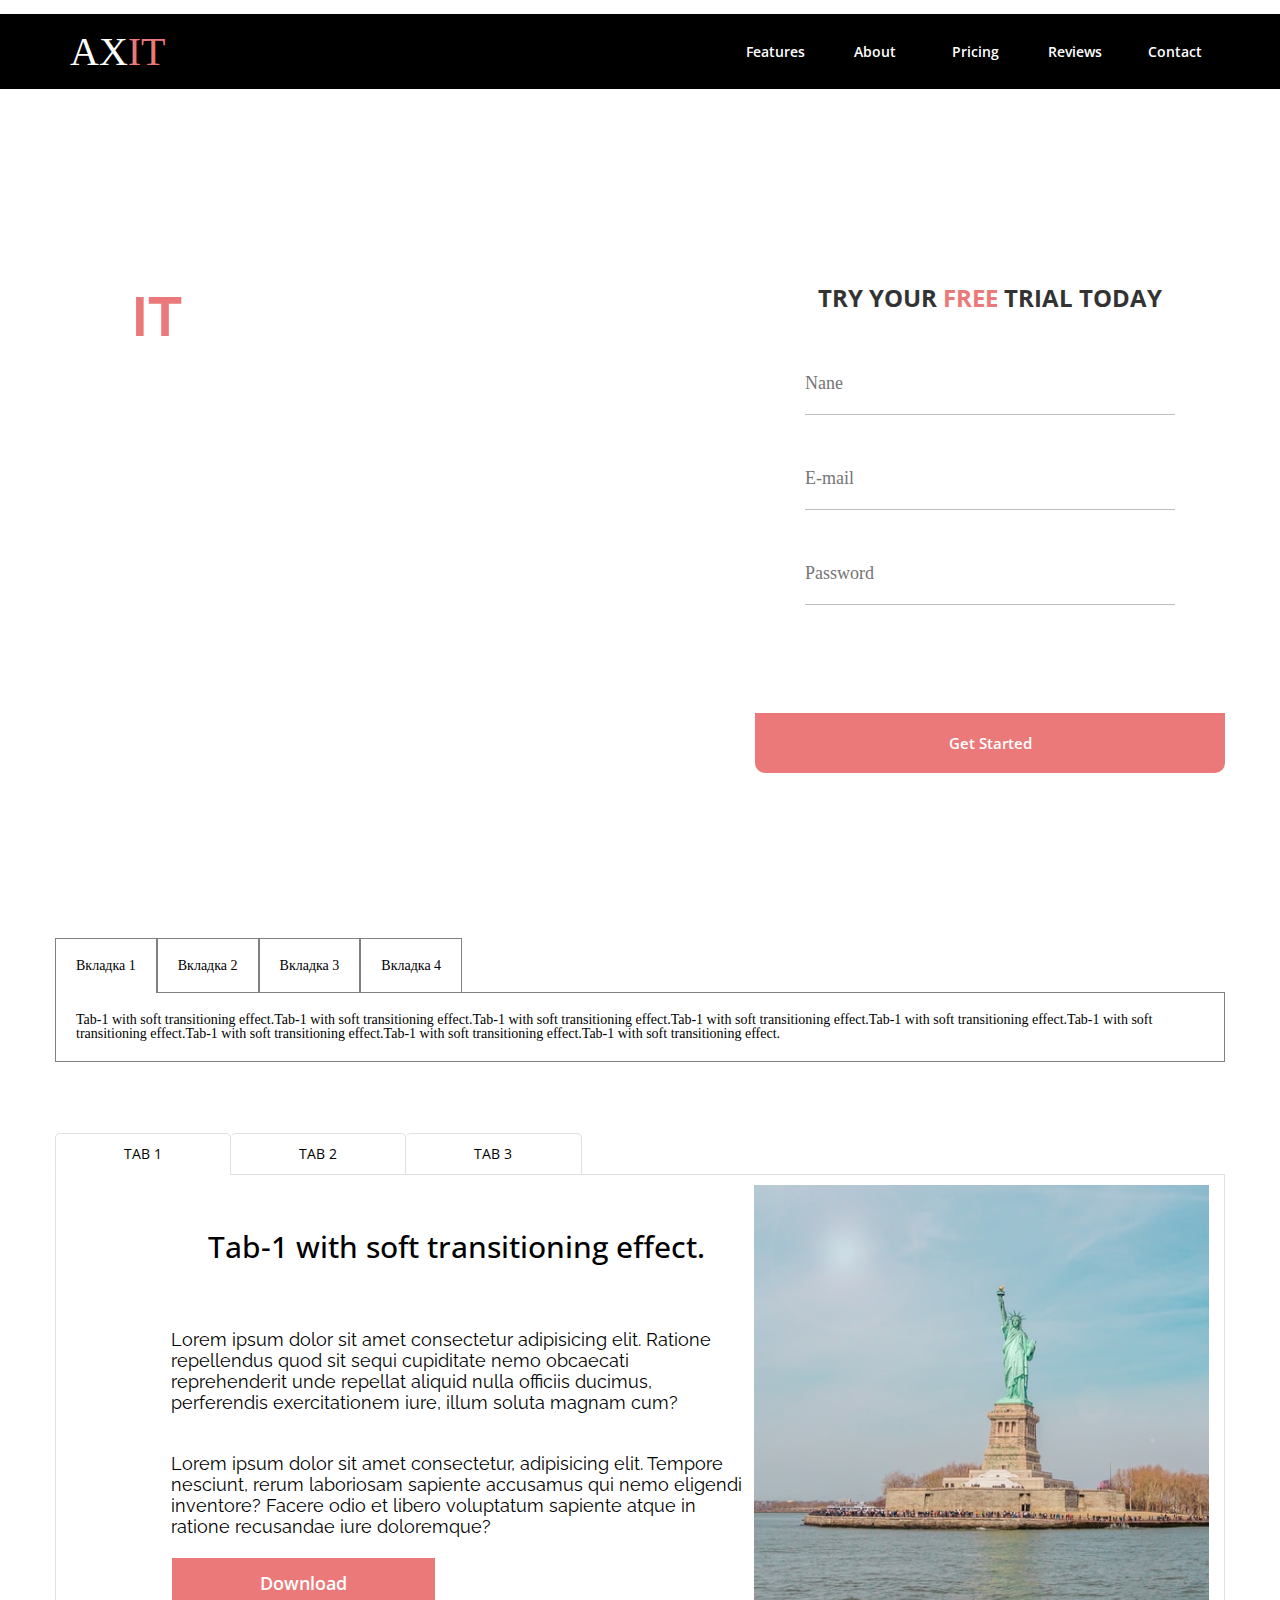
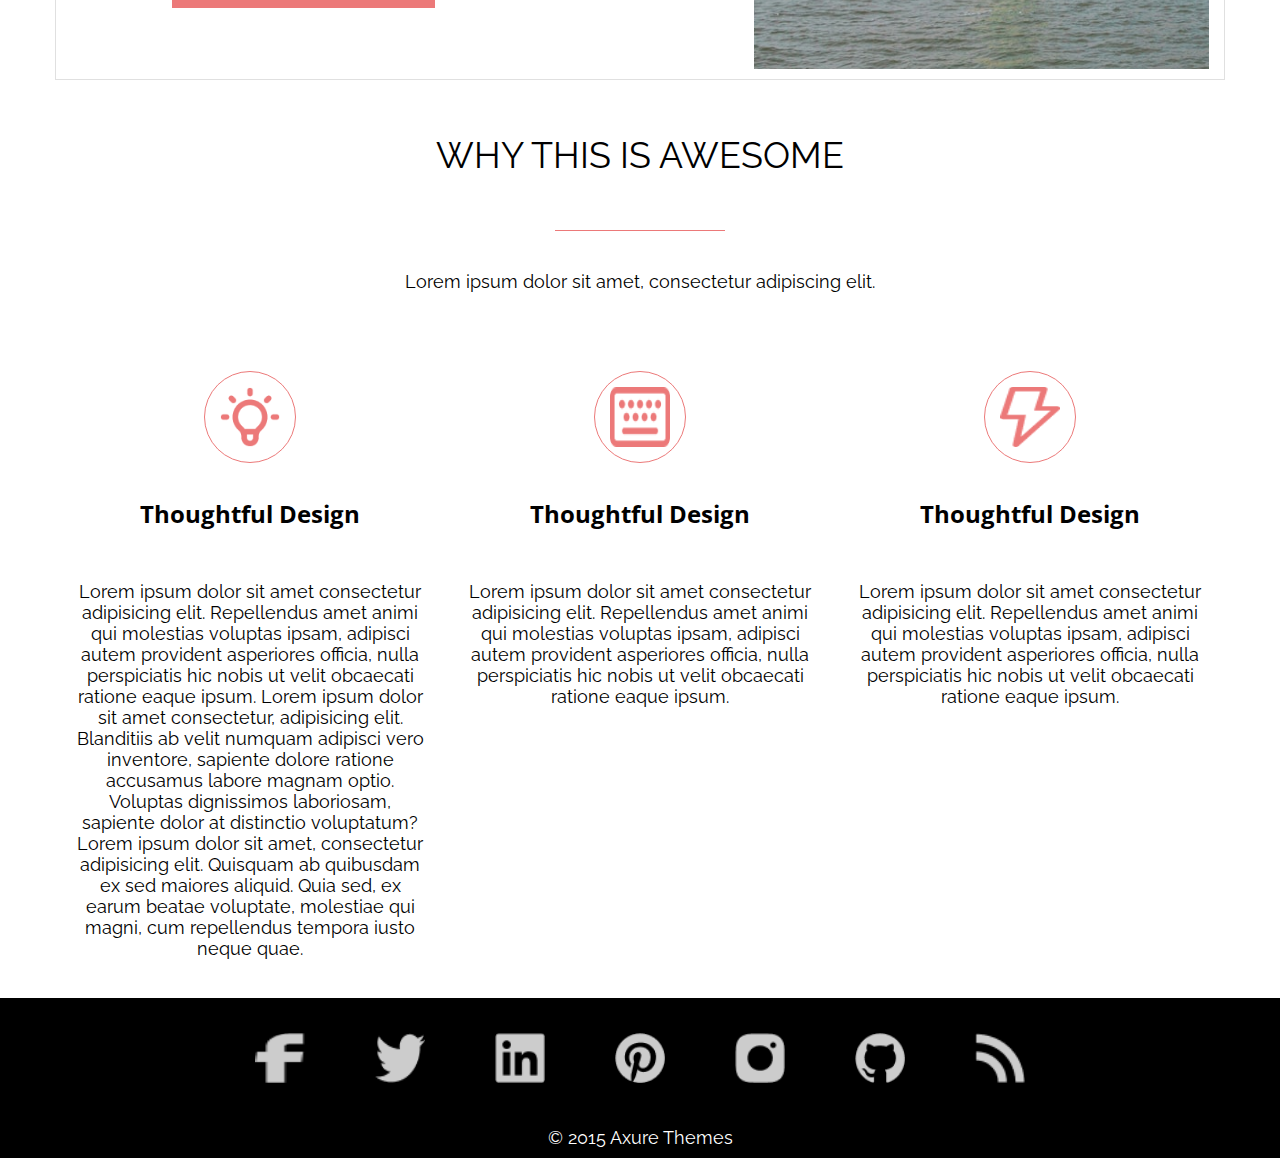
==== index.html @ 6a3c54a9 "project1" ====
<!DOCTYPE html>
<html lang="en">

<head>
    <meta charset="UTF-8">
    <meta http-equiv="X-UA-Compatible" content="IE=edge">
    <meta name="viewport" content="width=device-width, initial-scale=1.0">
    <link rel="stylesheet" href="css/style.css">
    <title>Document</title>
</head>

<body>

    <div1></div1>
    <div2>
        <ul></ul>
    </div2>
    <li>
        <div3></div3>
    </li>


    <header class="header">
        <div class="container">
            <div class="header__logo">
                <span class="logo-left">AX</span>
                <span class="logo-right">IT</span>
            </div>

            <div class="header__burger-menu">

                <input type="checkbox" name="" id="burger">
                <label for="burger" class="vvv">≡</label>

                <nav class="menu">
                    <ul class="list">
                        <li><a href="#">Features</a></li>
                        <li><a href="#">About</a></li>
                        <li><a href="#">Pricing</a></li>
                        <li><a href="#">Reviews</a></li>
                        <li><a href="#">Contact</a></li>
                    </ul>
                </nav>

            </div>
        </div>
    </header>

    <main class="main">
        <div class="container">
            <div class="main__body">
                <div class="body__logo">
                    <span class="logo__one">AX</span>
                    <span class="logo__two">IT</span>
                </div>
                <h1>
                    MODERN AXURE TEMPLATE FOR BEAUTIFUL PROTOTYPES
                </h1>
                <div class="border">

                </div>
                <p>
                    Lorem ipsum, dolor sit amet consectetur adipisicing elit.
                </p>
                <div class="body__download">
                    <a href="#" download>Download</a>
                </div>
            </div>
            <div class="main__form-invite">
                <p>
                    Try Your <span>FREE</span> Trial Today

                </p>
                <div class="person-info">
                    <input type="text" tabindex="1" required placeholder="Nane" name="name">
                    <input type="email" tabindex="2" required placeholder="E-mail" name="e-mail">
                    <input type="password" tabindex="3" placeholder="Password" name="password">
                </div>
                <div class="buttom-invite">
                    <a href="#" tabindex="4">Get Started</a>
                </div>
            </div>
        </div>
    </main>

    <section class="section-tabs">
        <div class="container">
            <div class="tabs-list">
                <div class="tab">
                    <input type="radio" id="tab1" name="tab-group" checked>
                    <label for="tab1" class="tab-title">Вкладка 1</label>
                    <div class="tab-content">
                        <div class="box1">
                            <div class="box1__content">
                                <div class="title">
                                    <p>
                                        Tab-1 with soft transitioning effect.Tab-1 with soft transitioning
                                        effect.Tab-1
                                        with soft transitioning effect.Tab-1 with soft transitioning effect.Tab-1
                                        with
                                        soft transitioning effect.Tab-1 with soft transitioning effect.Tab-1 with
                                        soft
                                        transitioning effect.Tab-1 with soft transitioning effect.Tab-1 with soft
                                        transitioning effect.
                                    </p>
                                </div>
                            </div>
                        </div>
                    </div>
                </div>
                <div class="tab">
                    <input type="radio" id="tab2" name="tab-group">
                    <label for="tab2" class="tab-title">Вкладка 2</label>
                    <section class="tab-content">Два</section>
                </div>
                <div class="tab">
                    <input type="radio" id="tab3" name="tab-group">
                    <label for="tab3" class="tab-title">Вкладка 3</label>
                    <section class="tab-content">Три</section>
                </div>
                <div class="tab">
                    <input type="radio" id="tab4" name="tab-group">
                    <label for="tab4" class="tab-title">Вкладка 4</label>
                    <section class="tab-content">Четыре</section>
                </div>
            </div>
    <br><br><br><br><br><br><br><br><br><br>
            <div class="tabs">
                <input type="radio" name="tab-btn" id="tab-btn-1" value="" checked>
                <label for="tab-btn-1">TAB 1</label>
                <input type="radio" name="tab-btn" id="tab-btn-2" value="">
                <label for="tab-btn-2">TAB 2</label>
                <input type="radio" name="tab-btn" id="tab-btn-3" value="">
                <label for="tab-btn-3">TAB 3</label>
                <div id="content-1">
                    <div class="box">
                        <div class="box__content">
                            <div class="title">
                                <p>
                                    Tab-1 with soft transitioning effect.
                                </p>
                            </div>
                            <div class="text">
                                <p>
                                    Lorem ipsum dolor sit amet consectetur adipisicing elit. Ratione repellendus quod
                                    sit sequi
                                    cupiditate nemo obcaecati reprehenderit unde repellat aliquid nulla officiis
                                    ducimus, perferendis
                                    exercitationem iure, illum soluta magnam cum?
                                </p>
                                <p>
                                    Lorem ipsum dolor sit amet consectetur, adipisicing elit. Tempore nesciunt, rerum
                                    laboriosam
                                    sapiente accusamus qui nemo eligendi inventore? Facere odio et libero voluptatum
                                    sapiente atque in
                                    ratione recusandae iure doloremque?
                                </p>
                            </div>
                            <div class="button-download">
                                <a download href="#">Download</a>
                            </div>
                        </div>
                        <div class="box__img">
                            <img src="img/section1/Rectangle 111.svg" alt="img">
                        </div>
                    </div>
                </div>
                <div id="content-2">
                    <div class="box">
                        <div class="box__content">
                            <div class="title">
                                <p>
                                    Tab-2 with soft transitioning effect.
                                </p>
                            </div>
                            <div class="text">
                                <p>
                                    Lorem ipsum dolor sit amet consectetur adipisicing elit. Ratione repellendus quod
                                    sit sequi
                                </p>
                                <p>
                                    Lorem ipsum dolor sit amet consectetur, adipisicing elit. Tempore nesciunt, rerum
                                    laboriosam
                                    sapiente accusamus qui nemo eligendi inventore? Facere odio et libero voluptatum
                                    sapiente atque in
                                    ratione recusandae iure doloremque?
                                </p>
                            </div>
                            <div class="button-download">
                                <a download href="#">Download</a>
                            </div>
                        </div>
                        <div class="box__img">
                            <img src="img/section1/Rectangle 111.svg" alt="img">
                        </div>
                    </div>
                </div>
                <div id="content-3">
                    <div class="box">
                        <div class="box__content">
                            <div class="title">
                                <p>
                                    Tab-3 with soft transitioning effect.
                                </p>
                            </div>
                            <div class="text">
                                <p>
                                    Lorem ipsum dolor sit amet consectetur adipisicing elit. Ratione repellendus quod
                                    sit sequi
                                    cupiditate nemo obcaecati reprehenderit unde repellat aliquid nulla officiis
                                    ducimus, perferendis
                                    exercitationem iure, illum soluta magnam cum?
                                    Lorem ipsum dolor sit amet consectetur adipisicing elit. Perspiciatis enim dolores
                                    atque, ducimus ut impedit dignissimos omnis alias aliquam nesciunt possimus?
                                    Molestiae mollitia quae perspiciatis molestias nemo error nam praesentium.
                                </p>
                                <p>
                                    Lorem ipsum dolor sit amet consectetur, adipisicing elit. Tempore nesciunt, rerum
                                    laboriosam
                                    sapiente accusamus qui nemo eligendi inventore? Facere odio et libero voluptatum
                                    sapiente atque in
                                    ratione recusandae iure doloremque?
                                </p>
                            </div>
                            <div class="button-download">
                                <a download href="#">Download</a>
                            </div>
                        </div>
                        <div class="box__img">
                            <img src="img/section1/Rectangle 111.svg" alt="img">
                        </div>
                    </div>
                </div>
            </div>
        </div>

    </section>


    <section class="section2">
        <div class="container">
            <div class="section2__header">
                <h2 class="awesome">
                    WHY THIS IS AWESOME
                </h2>
                <div class="border"></div>
                <p class="header__text">
                    Lorem ipsum dolor sit amet, consectetur adipiscing elit.
                </p>
            </div>

            <div class="section2__main">
                <div class="title__wraper">
                    <div class="img__wrapper">
                        <img src="img/section2/lamp.png" alt="">
                    </div>
                    <h4>
                        Thoughtful Design
                    </h4>
                    <p>
                        Lorem ipsum dolor sit amet consectetur adipisicing elit. Repellendus amet animi qui molestias
                        voluptas ipsam, adipisci autem provident asperiores officia, nulla perspiciatis hic nobis ut
                        velit obcaecati ratione eaque ipsum.
                        Lorem ipsum dolor sit amet consectetur, adipisicing elit. Blanditiis ab velit numquam adipisci
                        vero inventore, sapiente dolore ratione accusamus labore magnam optio. Voluptas dignissimos
                        laboriosam, sapiente dolor at distinctio voluptatum?
                        Lorem ipsum dolor sit amet, consectetur adipisicing elit. Quisquam ab quibusdam ex sed maiores
                        aliquid. Quia sed, ex earum beatae voluptate, molestiae qui magni, cum repellendus tempora iusto
                        neque quae.
                    </p>
                </div>
                <div class="title__wraper">
                    <div class="img__wrapper">
                        <img src="img/section2/keypad.png" alt="">
                    </div>
                    <h4>
                        Thoughtful Design
                    </h4>
                    <p>
                        Lorem ipsum dolor sit amet consectetur adipisicing elit. Repellendus amet animi qui molestias
                        voluptas ipsam, adipisci autem provident asperiores officia, nulla perspiciatis hic nobis ut
                        velit obcaecati ratione eaque ipsum.
                    </p>
                </div>
                <div class="title__wraper">
                    <div class="img__wrapper">
                        <img src="img/section2/lighting.png" alt="">
                    </div>
                    <h4>
                        Thoughtful Design
                    </h4>
                    <p>
                        Lorem ipsum dolor sit amet consectetur adipisicing elit. Repellendus amet animi qui molestias
                        voluptas ipsam, adipisci autem provident asperiores officia, nulla perspiciatis hic nobis ut
                        velit obcaecati ratione eaque ipsum.
                    </p>
                </div>
            </div>
        </div>
    </section>

    <footer class="footer">
        <div class="container">
            <div class="social">
                <a href="">
                    <img class="footer-social" src="img/footer/faceboock.png" alt="">
                </a>
                <a href="">
                    <img class="footer-social" src="img/footer/twitter.png" alt="">
                </a>
                <a href="">
                    <img class="footer-social" src="img/footer/linkedin.png" alt="">
                </a>
                <a href="">
                    <img class="footer-social" src="img/footer/pinterest.png" alt="">
                </a>
                <a href="">
                    <img class="footer-social" src="img/footer/instagram.png" alt="">
                </a>
                <a href="">
                    <img class="footer-social" src="img/footer/github.png" alt="">
                </a>
                <a href="">
                    <img class="footer-social" src="img/footer/rss.png" alt="">
                </a>

            </div>
            <p class="text-сop">
                © 2015 Axure Themes
            </p>

        </div>
    </footer>





</body>

</html>
---- css/style.css ----
@charset "UTF-8";
@import url("https://fonts.googleapis.com/css2?family=Kaushan+Script&family=Open+Sans:wght@700&family=Raleway&display=swap");
@import url("https://fonts.googleapis.com/css2?family=Kaushan+Script&family=Open+Sans:wght@700&family=Raleway&display=swap");
@import url("https://fonts.googleapis.com/css2?family=Kaushan+Script&family=Open+Sans&family=Raleway&display=swap");
* {
  padding: 0;
  margin: 0;
  border: 0;
}

*, *:before, *:after {
  -moz-box-sizing: border-box;
  -webkit-box-sizing: border-box;
  box-sizing: border-box;
}

:focus, :active {
  outline: none;
}

a:focus, a:active {
  outline: none;
}

nav, footer, header, aside {
  display: block;
}

html, body {
  height: 100%;
  width: 100%;
  font-size: 100%;
  line-height: 1;
  font-size: 14px;
  -ms-text-size-adjust: 100%;
  -moz-text-size-adjust: 100%;
  -webkit-text-size-abjust: 100%;
}

input, button, textarea {
  font-family: inherit;
}

input::-ms-clear {
  display: none;
}

button {
  cursor: pointer;
}

button::-moz-focus-inner {
  padding: 0;
  border: 0;
}

a, a :visited {
  text-decoration: none;
}

a:hover {
  text-decoration: none;
}

ul li {
  list-style: none;
}

img {
  vertical-align: top;
}

h1, h2, h3, h4, h5, h6 {
  font-size: inherit;
  font-weight: inherit;
}

.header {
  background: #000;
}
.header .container {
  max-width: 1170px;
  margin: 0 auto;
  display: flex;
  justify-content: space-between;
  align-items: flex-start;
}

.header__logo {
  margin: 0 0 0 15px;
  display: flex;
  align-items: center;
}
.header__logo .logo-left {
  color: #ffffff;
  font-size: 40px;
  line-height: 75px;
}
.header__logo .logo-right {
  color: #EC7979;
  font-size: 40px;
  line-height: 75px;
}

#burger, .vvv {
  display: none;
}

.menu {
  max-width: 570px;
}
.menu .list {
  display: flex;
  justify-content: flex-end;
}
.menu .list > li {
  text-align: center;
  width: 20%;
  min-width: 100px;
}
.menu .list > li > a {
  color: #ffffff;
  font-family: "Open Sans";
  font-weight: 600;
  font-size: 14px;
  line-height: 75px;
}

@media (max-width: 600px) {
  .header__logo {
    position: absolute;
    left: 0;
  }

  #burger, [for=burger] {
    display: none;
  }

  .vvv {
    width: 100%;
    text-align: right;
  }

  .header__burger-menu {
    width: 100%;
    padding: 15px;
  }
  .header__burger-menu .menu {
    width: 100%;
    display: none;
  }
  .header__burger-menu .menu .list {
    display: flex;
    flex-direction: column;
    align-items: center;
    background: #000;
  }
  .header__burger-menu .menu .list > li > a {
    display: inline-block;
    font-size: 14px;
    font-weight: 600;
    line-height: 19px;
    padding: 15px 0 25px 0;
    color: #ffffff;
    font-family: "Open Sans";
  }
  .header__burger-menu [for=burger] {
    display: inline-block;
    font-size: 45px;
    color: #ffffff;
  }

  #burger:checked + .vvv + .menu {
    display: block;
  }
  #burger:checked + .vvv + .menu .list {
    display: flex;
    flex-direction: column;
    align-items: center;
  }
  #burger:checked + .vvv + .menu .list > li {
    color: #ffffff;
  }
}
.main {
  background: url(../../img/main/image.png) 0 0/100% 100% no-repeat;
}
@media (width: 600px) {
  .main .main {
    background: url(../../img/main/image.png) 0 0/100% auto no-repeat;
  }
}
.main .container {
  max-width: 1170px;
  margin: 0 auto;
  display: flex;
  justify-content: space-around;
  flex-wrap: wrap;
  align-self: center;
  flex: 1 1 300px;
  align-items: center;
}
.main .container .main__body {
  display: flex;
  flex-direction: column;
  flex: 1 1 300px;
  margin: 200px 0 0 0;
}
.main .container .main__body .body__logo {
  margin: 0px 0px 45px 0px;
}
.main .container .main__body .body__logo .logo__one {
  font-family: "Raleway";
  font-weight: 700;
  color: #ffffff;
  font-size: 55px;
}
.main .container .main__body .body__logo .logo__two {
  font-family: "Raleway";
  font-weight: 700;
  color: #EC7979;
  font-size: 55px;
}
.main .container .main__body > h1 {
  font-family: "Raleway";
  color: #ffffff;
  font-weight: 500;
  font-size: 48px;
  line-height: 56px;
  margin: 0px 0px 45px 0px;
  text-transform: uppercase;
  text-align: left;
  padding: 0px 0px 0px 0px;
}
.main .container .main__body .border {
  width: 170px;
  border-bottom: 1px solid #ffffff;
  margin: 0px 0px 42px 0px;
}
.main .container .main__body > p {
  width: 270px;
  margin: 0px 0px 42px 0px;
  font-family: "Raleway";
  font-size: 18px;
  line-height: 21px;
  color: #FFFFFF;
}
.main .container .main__body .body__download {
  margin: 0 0 200px 0;
}
.main .container .main__body .body__download > a {
  display: inline-block;
  width: 40%;
  min-width: 100px;
  max-width: 350px;
  border: 3px solid #ffffff;
  text-decoration: none;
  color: #ffffff;
  font-family: "Open Sans";
  font-weight: 600;
  font-size: 18px;
  line-height: 58px;
  text-transform: capitalize;
  text-align: center;
}
.main .container .main__form-invite {
  max-width: 470px;
  background: #ffffff;
  border-radius: 10px;
  display: flex;
  flex-direction: column;
  align-items: center;
  flex: 1 1 300px;
}
.main .container .main__form-invite > p {
  padding: 28px 0px;
  font-family: "Open Sans";
  font-weight: 700;
  font-size: 24px;
  line-height: 34px;
  text-align: center;
  text-transform: uppercase;
  color: #333333;
}
.main .container .main__form-invite > p > span {
  color: #EC7979;
}
@media (width: 625px) {
  .main .container .main__form-invite .container {
    padding: 100px 20px 20px 20px;
  }
  .main .container .main__form-invite .main__body {
    margin: 0 0 0 0;
  }
  .main .container .main__form-invite .main__form-invite {
    margin: 50px 0 0 0;
  }
}
.main .container .main__form-invite .person-info {
  padding: 10px 50px 75px 50px;
}
.main .container .main__form-invite .person-info > input {
  margin: 0 0 33px 0;
  width: 100%;
  border-bottom: 1px solid #BDBDBD;
  font-size: 18px;
  line-height: 18px;
  padding: 20px 0 20px 0;
}
.main .container .main__form-invite .buttom-invite {
  width: 100%;
}
.main .container .main__form-invite .buttom-invite > a {
  display: inline-block;
  width: 100%;
  line-height: 60px;
  background: #EC7979;
  border-radius: 0px 0px 10px 10px;
  text-align: center;
  font-family: "Open Sans";
  font-weight: 600;
  font-size: 15px;
  line-height: 60px;
  color: #FFFFFF;
}

.section-tabs {
  max-width: 1200px;
  margin: 0 auto;
}
.section-tabs .container {
  max-width: 1170px;
  margin: 0 auto;
}

.tabs-list {
  display: flex;
  position: relative;
}
.tabs-list .tab {
  display: inline-block;
}
.tabs-list .tab input[type=radio] {
  display: none;
}
.tabs-list .tab .tab-title {
  display: block;
  position: relative;
  top: 1px;
  border: 1px solid gray;
  border-bottom: none;
  padding: 20px;
}
.tabs-list .tab .tab-content {
  display: none;
}
.tabs-list .tab input:checked ~ .tab-title {
  background: #fff;
  z-index: 1;
}
.tabs-list .tab input:checked ~ .tab-content {
  display: block;
  padding: 20px;
  border: 1px solid gray;
  position: absolute;
  width: 100%;
  left: 0;
}

.tabs {
  font-size: 0;
}

.tabs > input[type=radio] {
  display: none;
}

.tabs > div {
  display: none;
  border: 1px solid #e0e0e0;
  padding: 10px 15px;
  font-size: 16px;
}

#tab-btn-1:checked ~ #content-1,
#tab-btn-2:checked ~ #content-2,
#tab-btn-3:checked ~ #content-3 {
  display: block;
}

.tabs > label {
  display: inline-block;
  text-align: center;
  border: 1px solid #e0e0e0;
  border-radius: 5px 5px 0px 0px;
  width: 15%;
  min-width: 60px;
  max-width: 200px;
  font-family: "Open Sans";
  font-size: 14px;
  line-height: 40px;
  transition: color 0.15s ease-in-out, background-color 0.15s ease-in-out;
  cursor: pointer;
  position: relative;
  top: 1px;
}

.tabs > label:not(:first-of-type) {
  border-left: none;
}

.tabs > input[type=radio]:checked + label {
  background-color: #fff;
  border-bottom: 1px solid #fff;
}

.box {
  display: flex;
  flex-wrap: wrap;
  justify-content: stretch;
}
.box .box__content {
  padding: 0px 10px;
  display: flex;
  flex-direction: column;
  flex: 1 1 300px;
}
.box .box__content .title > p {
  max-width: 570px;
  margin: 0 0 0 90px;
  font-family: "Open Sans";
  font-weight: 500;
  font-size: 30px;
  line-height: 42px;
  text-align: center;
  padding: 41px 10px;
}
.box .box__content .text > p {
  margin: 0 0 0 90px;
  padding: 20px 0px;
  font-family: "Raleway";
  font-size: 18px;
  line-height: 21px;
}
.box .box__content .button-download {
  margin: 0 0 0 90px;
  width: 100%;
  display: flex;
  justify-content: left;
}
.box .box__content .button-download > a {
  width: 40%;
  line-height: 50px;
  border: 1px solid;
  text-align: center;
  background: #EC7979;
  color: #ffffff;
  text-decoration: none;
  font-size: 18px;
  font-weight: 600;
  font-family: "Open Sans";
}
.box .box__img {
  width: 40%;
}
.box .box__img img {
  width: 100%;
  max-width: 470px;
}

@media (max-width: 600px) {
  .box {
    display: flex;
    flex-direction: column;
  }
  .box .box__content {
    padding: 0px;
    display: flex;
    flex-direction: column;
    flex: 1 1 300px;
  }
  .box .box__content .title > p {
    max-width: 100%;
    margin: 0;
    font-weight: 700;
    font-size: 18px;
    line-height: 24px;
    padding: 44px 40px;
  }
  .box .box__content .text > p {
    text-align: center;
    margin: 0;
    padding: 29px 40px;
    font-family: "Raleway";
    font-size: 18px;
    line-height: 21px;
  }
  .box .box__content .button-download {
    margin: 0;
    width: 100%;
    display: flex;
    justify-content: center;
  }
  .box .box__img {
    margin: 0;
    padding: 0;
    display: flex;
    justify-content: center;
  }
  .box .box__img img {
    display: none;
  }
}
.section2 {
  max-width: 1200px;
  margin: 0 auto;
}
.section2 .container {
  max-width: 1170px;
  margin: 0 auto;
}
.section2 .container .section2__header {
  display: flex;
  align-items: center;
  text-align: center;
  flex-direction: column;
}
.section2 .container .section2__header .awesome {
  padding: 54px 0px;
  font-family: "Raleway";
  font-size: 36px;
  line-height: 42px;
}
.section2 .container .section2__header .border {
  width: 170px;
  border-bottom: 1px solid #EC7979;
}
.section2 .container .section2__header .border {
  width: 170px;
  border-bottom: 1px solid #EC7979;
}
.section2 .container .section2__header .header__text {
  padding: 40px 0;
  font-family: "Raleway";
  font-size: 18px;
  line-height: 21px;
}
.section2 .container .section2__main {
  display: flex;
  align-items: flex-start;
  justify-content: space-around;
  flex-wrap: wrap;
}
.section2 .container .section2__main .title__wraper {
  min-width: 288px;
  display: flex;
  align-items: center;
  justify-content: center;
  flex-direction: column;
  flex: 1 1 33%;
  padding: 39px 0px;
}
.section2 .container .section2__main .title__wraper .img__wrapper {
  border: 1px solid #EC7979;
  border-radius: 50%;
  width: 92px;
  height: 92px;
  display: flex;
  align-items: center;
  justify-content: center;
}
.section2 .container .section2__main .title__wraper .img__wrapper img {
  width: 60px;
  height: 60px;
}
.section2 .container .section2__main .title__wraper h4 {
  padding: 33.5px 0px;
  font-family: "Open Sans";
  font-weight: 700;
  font-size: 24px;
  line-height: 33px;
  text-align: center;
}
.section2 .container .section2__main .title__wraper p {
  padding: 18px 20px 0px 20px;
  font-family: "Raleway";
  font-size: 18px;
  line-height: 21px;
  text-align: center;
}

.footer {
  background: #000000;
}
.footer .container {
  max-width: 1200px;
  margin: 0 auto;
}
.footer .container .social {
  display: flex;
  justify-content: center;
  flex-wrap: wrap;
}
.footer .container .social .footer-social {
  margin: 35px;
  width: 50px;
  height: 50px;
}

.text-сop {
  text-align: center;
  color: #ffffff;
  font-family: "Raleway";
  font-size: 18px;
  line-height: 40px;
}
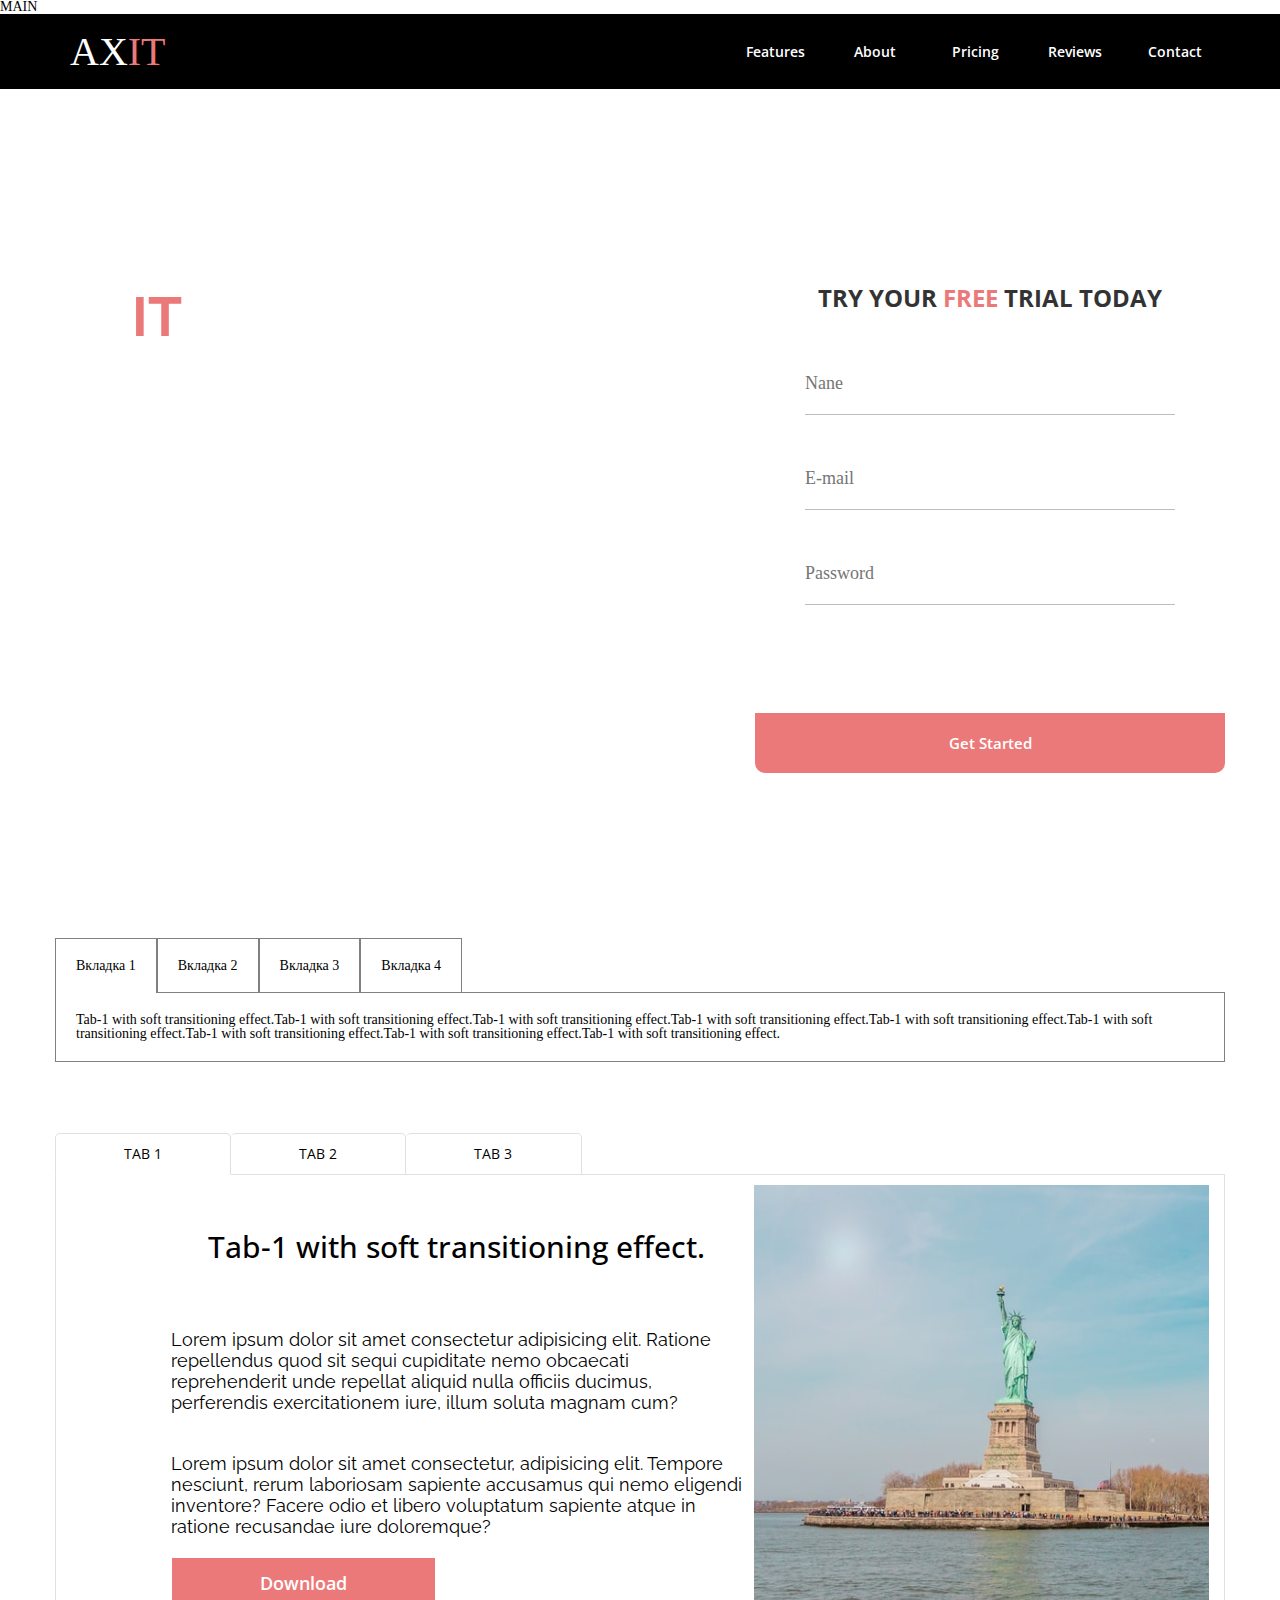
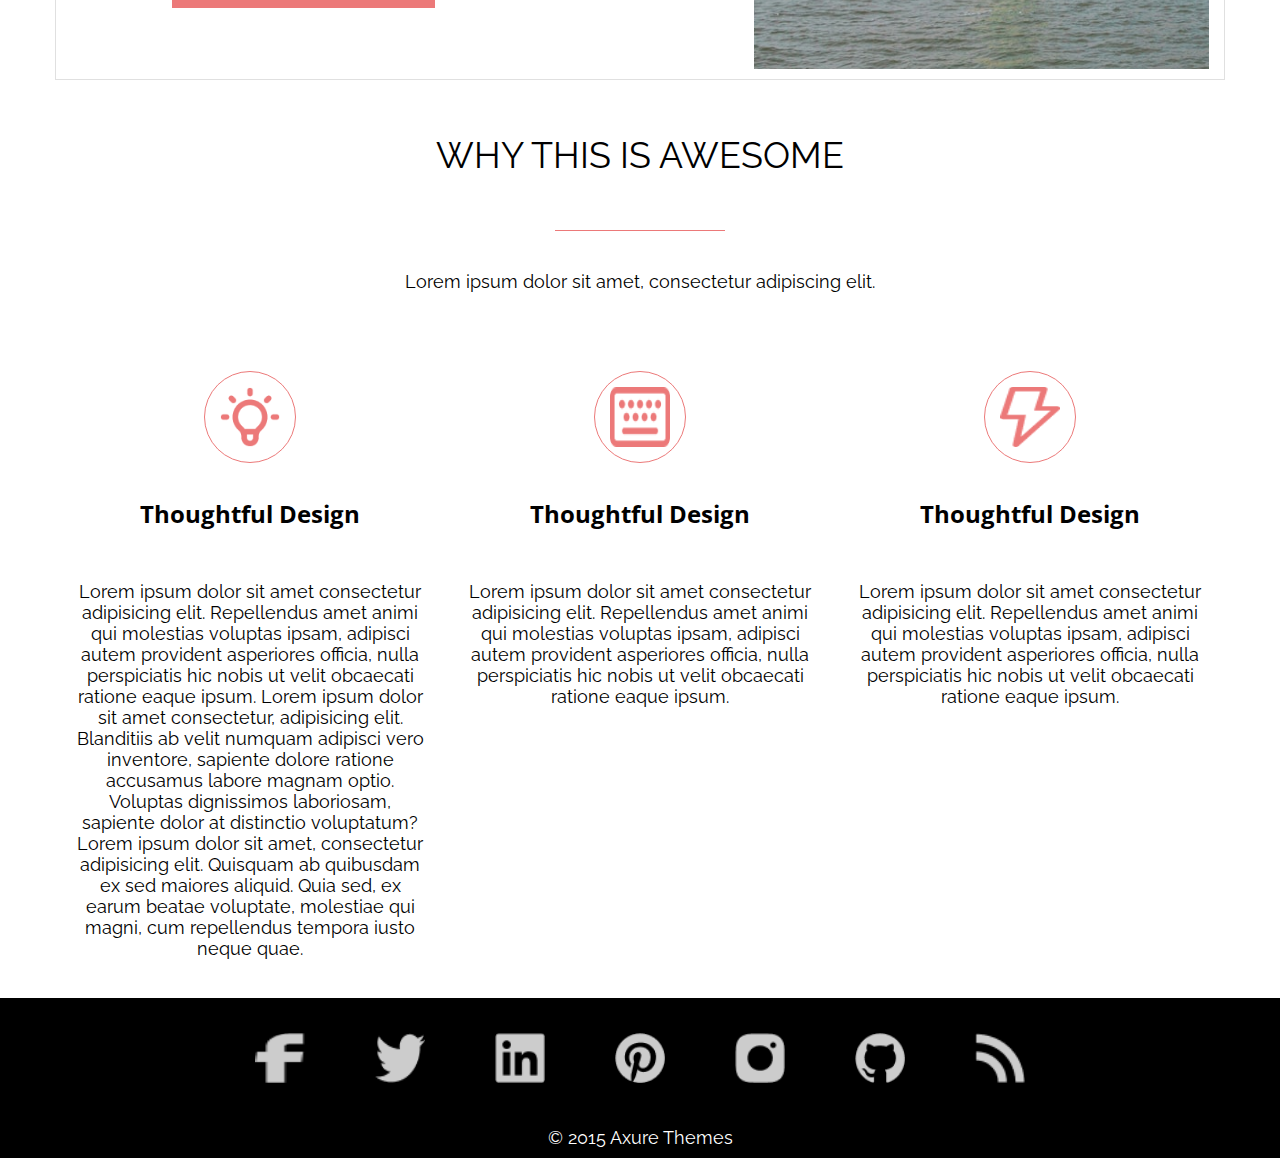
==== commit 5a09c1f1: "change index.html for amin branch" ====
--- a/index.html
+++ b/index.html
@@ -10,14 +10,7 @@
 </head>
 
 <body>
-
-    <div1></div1>
-    <div2>
-        <ul></ul>
-    </div2>
-    <li>
-        <div3></div3>
-    </li>
+<div>MAIN</div>
 
 
     <header class="header">
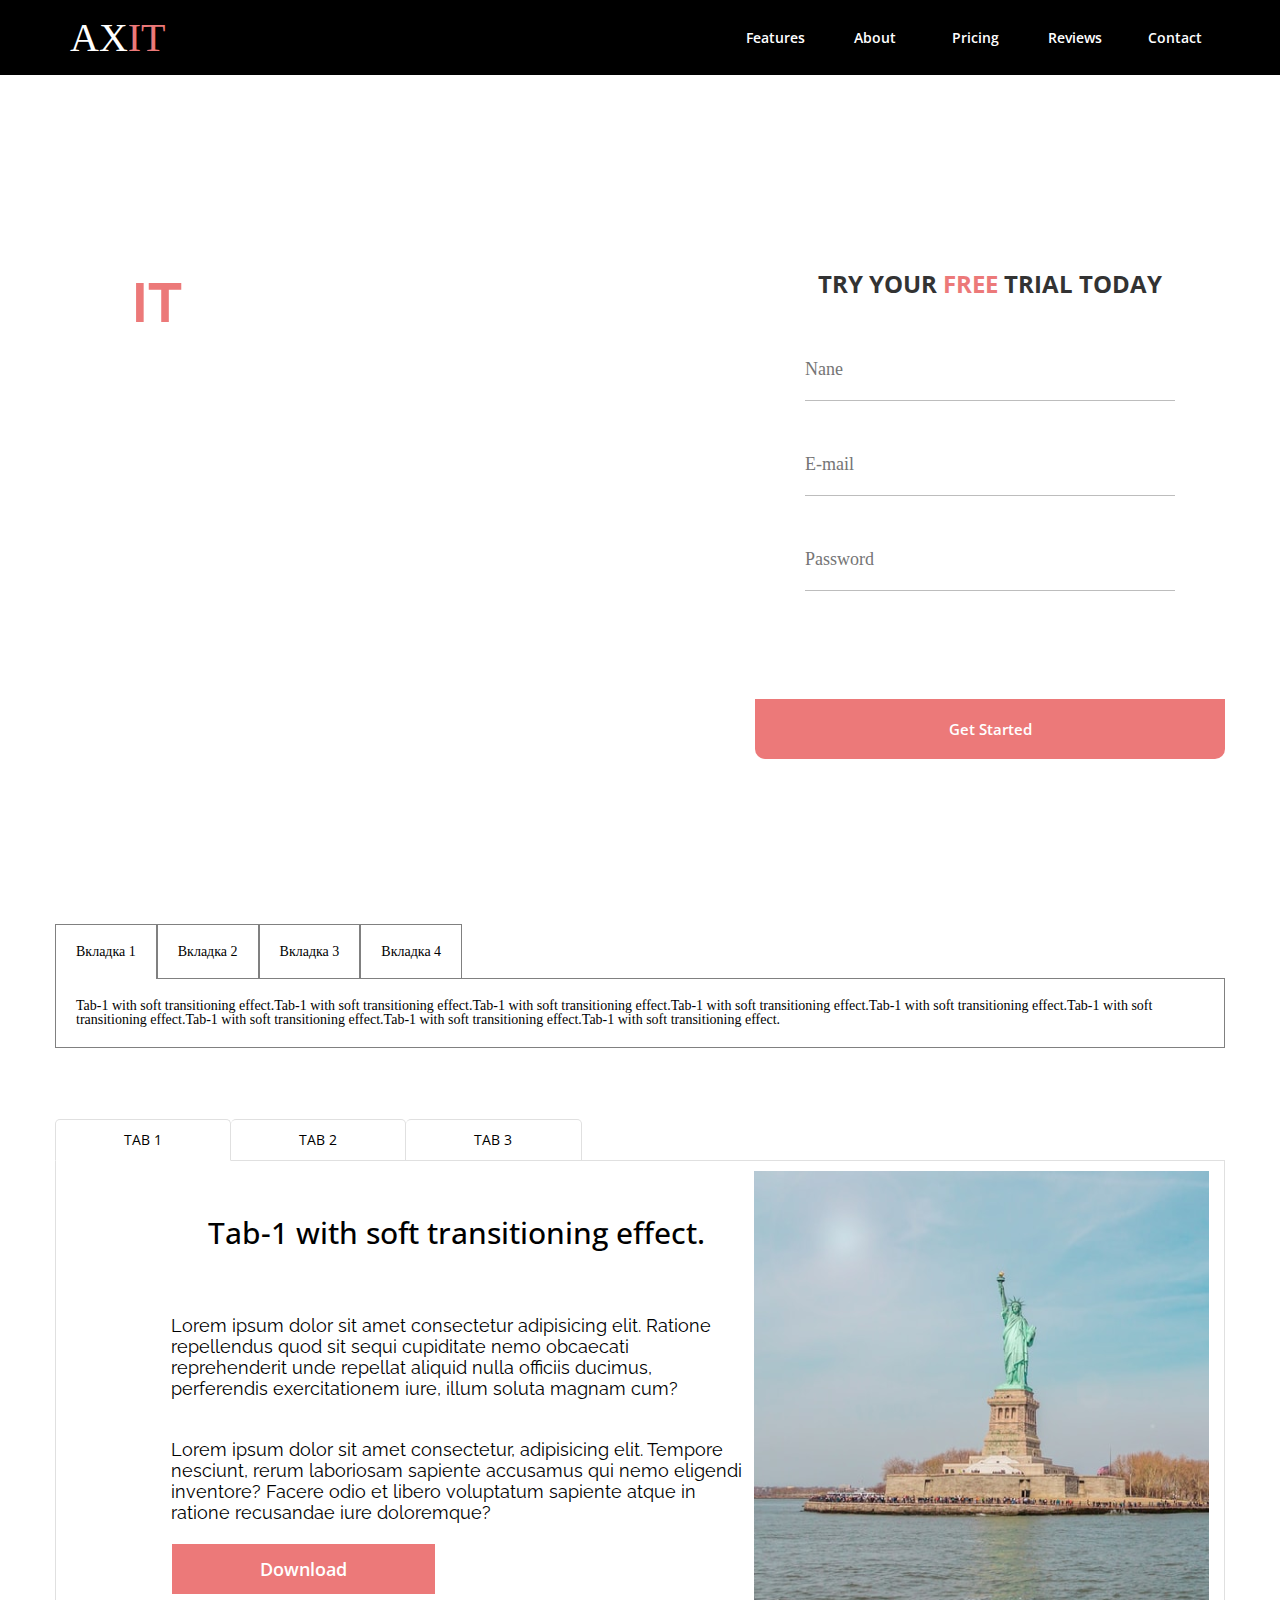
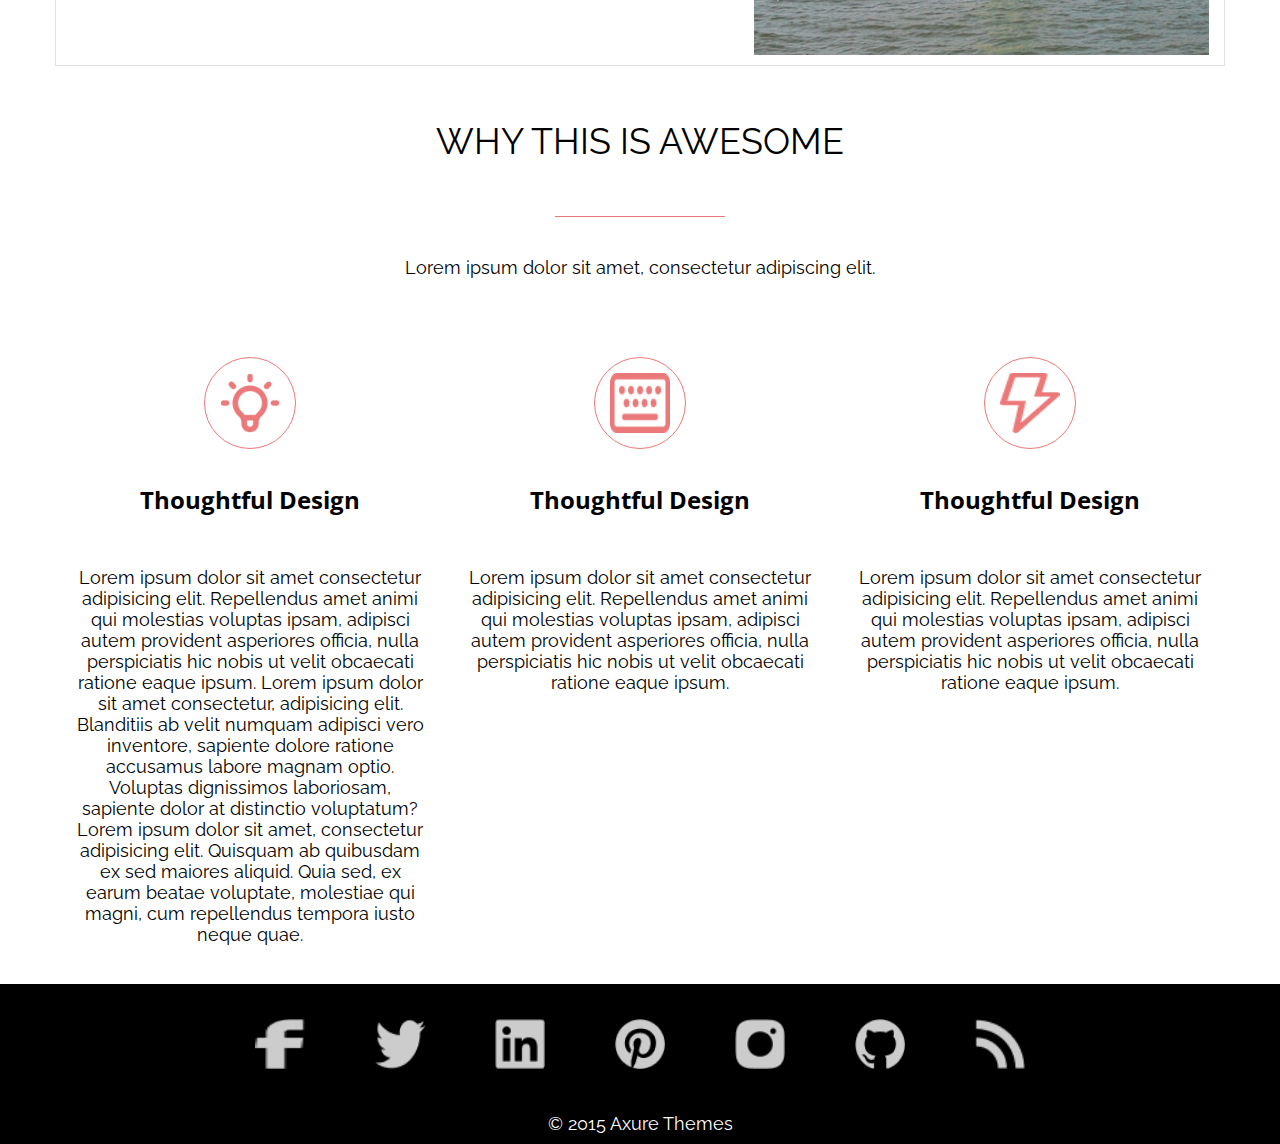
==== commit 8a34b978: "Merge branch 'dev'" ====
--- a/index.html
+++ b/index.html
@@ -6,12 +6,10 @@
     <meta http-equiv="X-UA-Compatible" content="IE=edge">
     <meta name="viewport" content="width=device-width, initial-scale=1.0">
     <link rel="stylesheet" href="css/style.css">
-    <title>Document</title>
+    <title>Document Title</title>
 </head>
 
 <body>
-<div>MAIN</div>
-
 
     <header class="header">
         <div class="container">
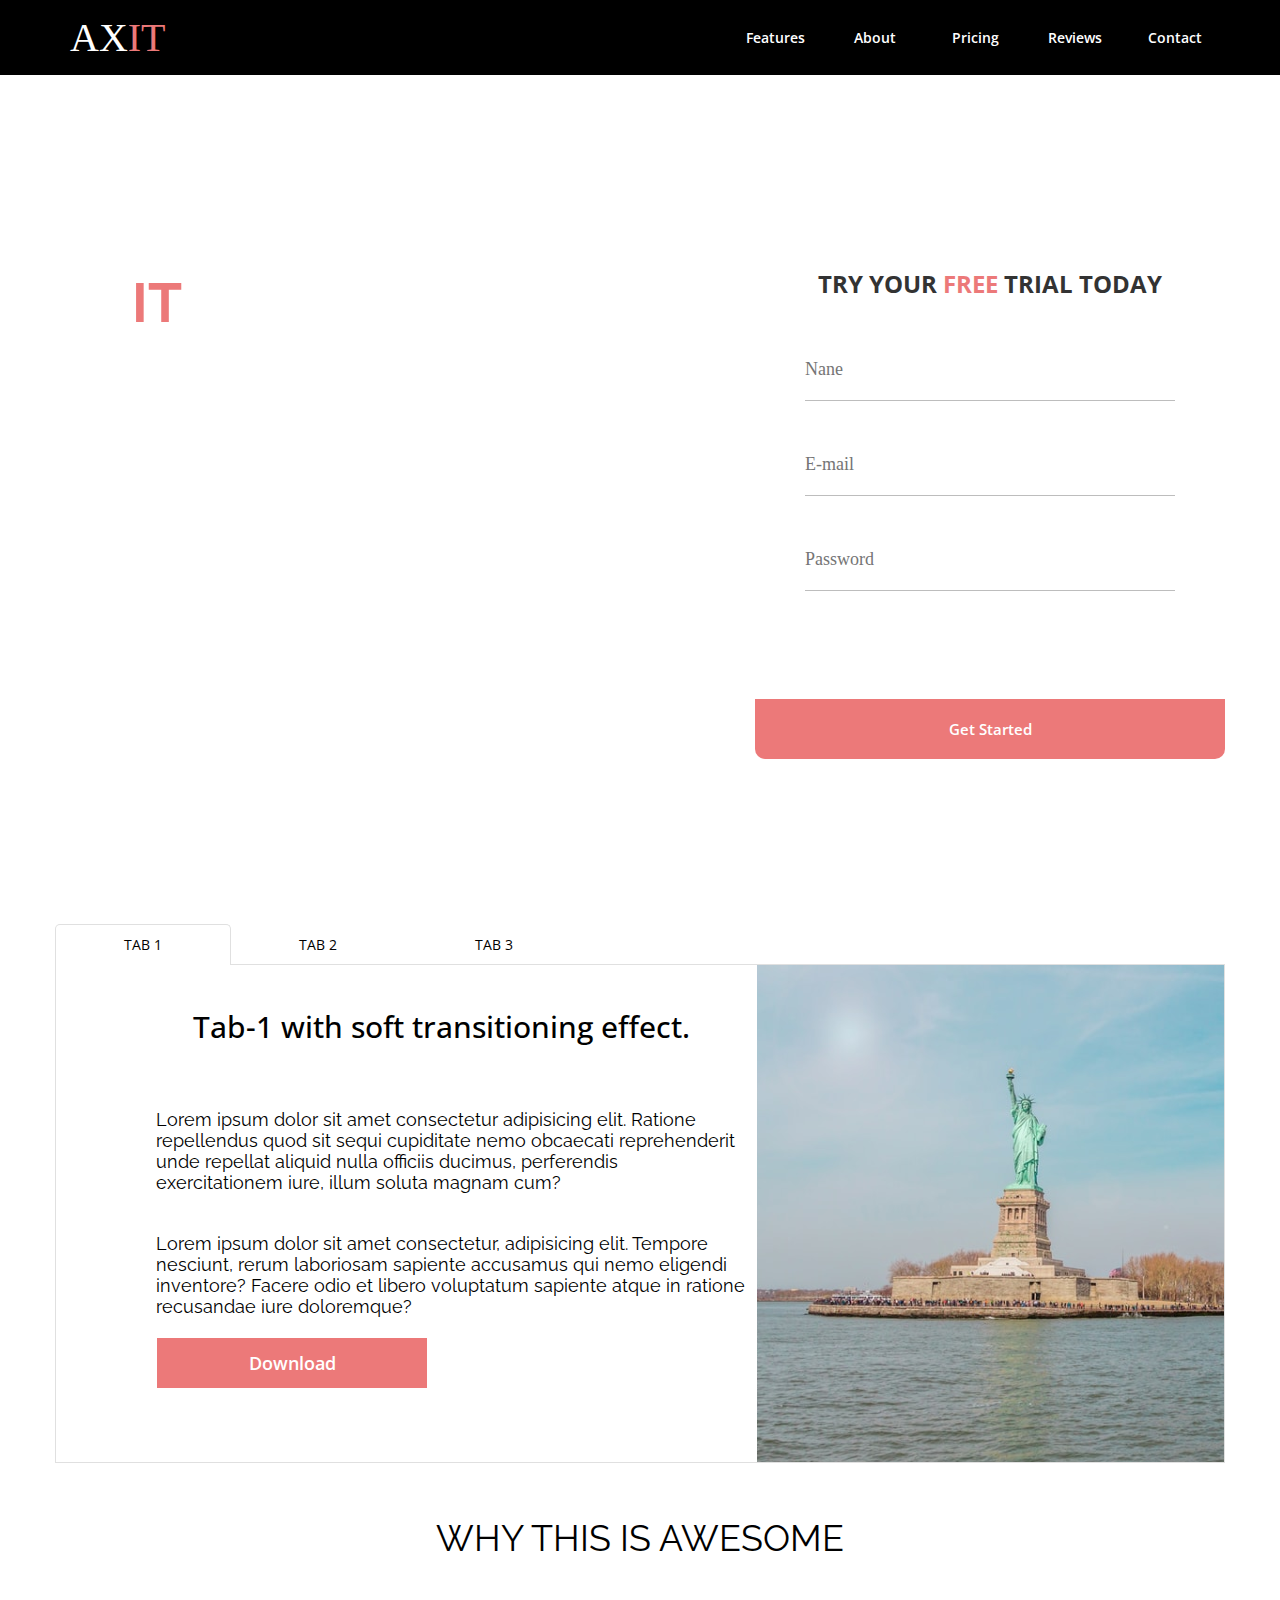
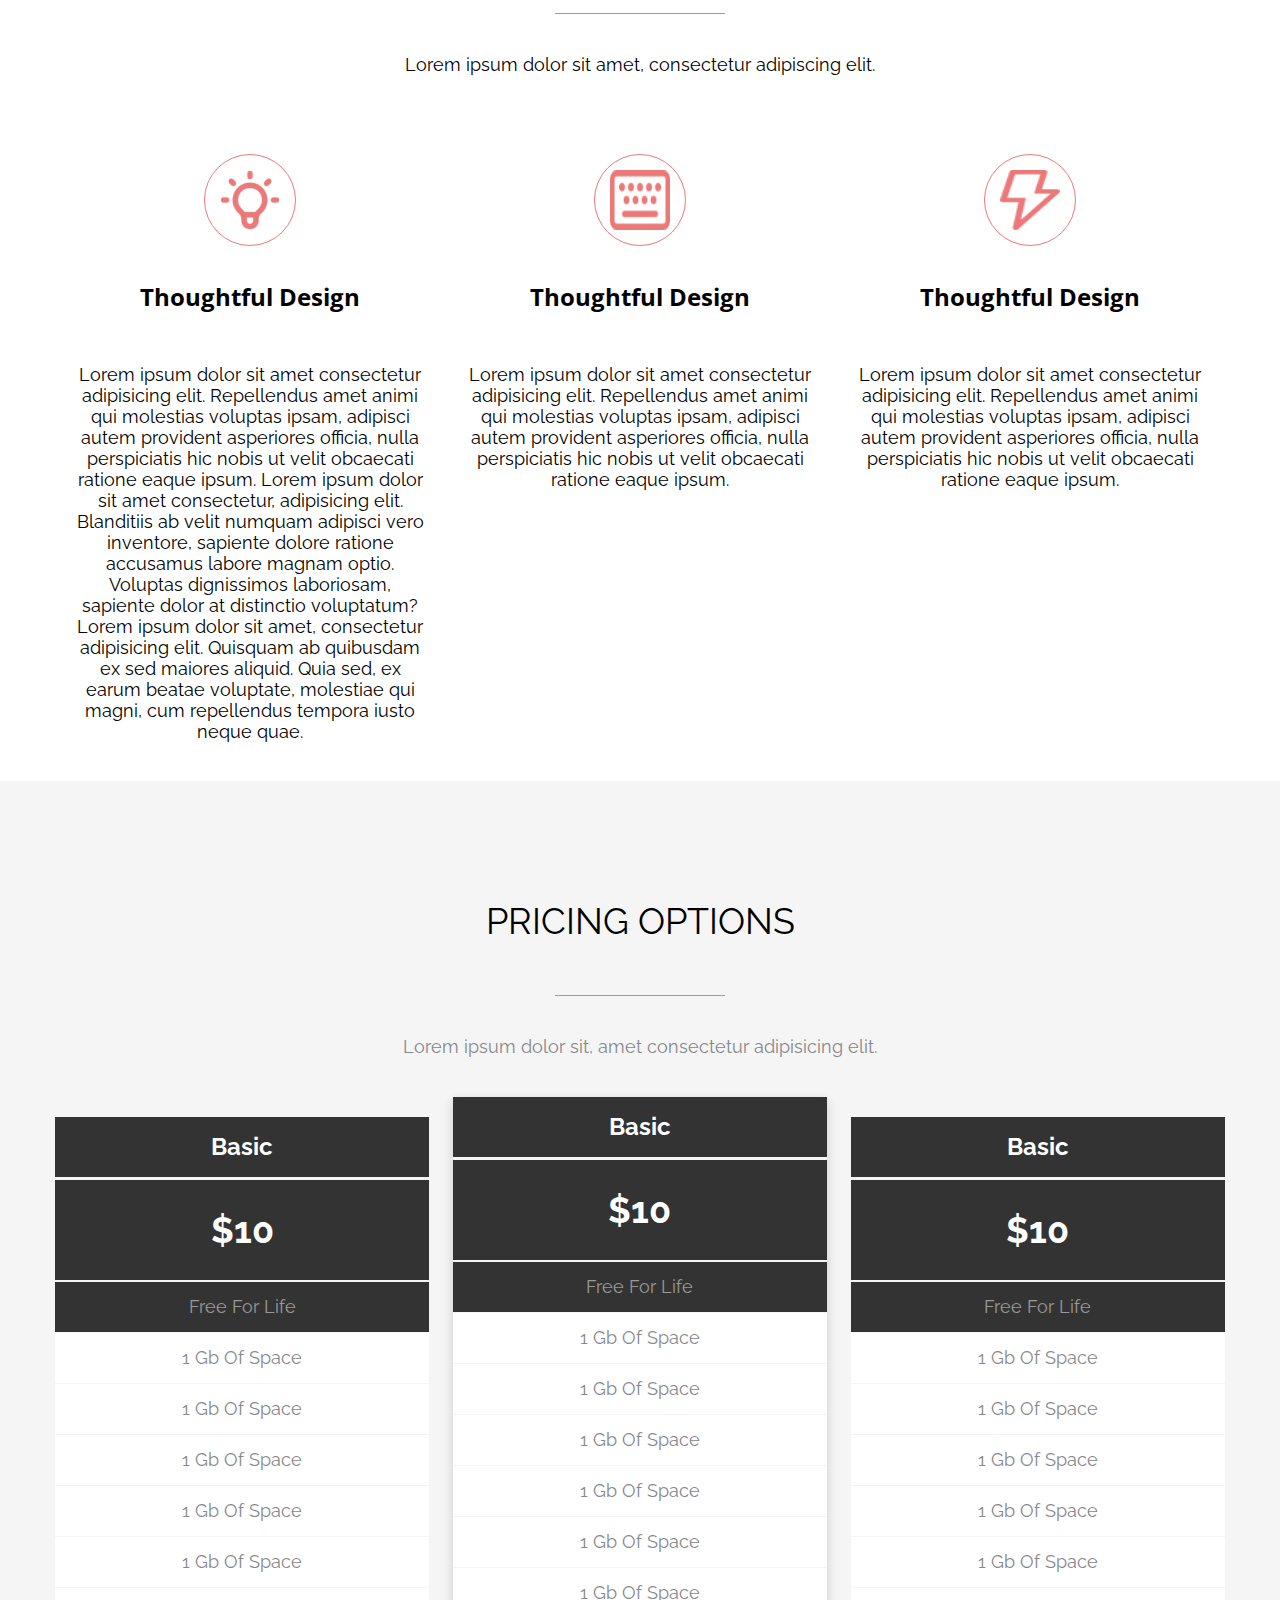
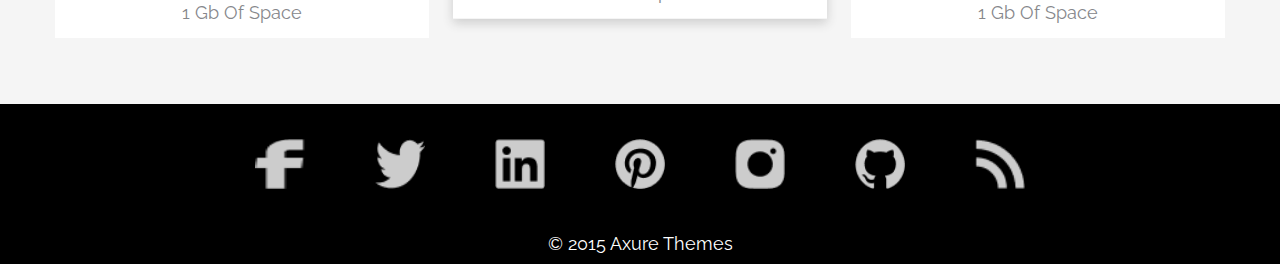
==== commit 033b048f: "error correction blocks "pricing" and "tabs"" ====
--- a/index.html
+++ b/index.html
@@ -76,54 +76,14 @@
 
     <section class="section-tabs">
         <div class="container">
-            <div class="tabs-list">
-                <div class="tab">
-                    <input type="radio" id="tab1" name="tab-group" checked>
-                    <label for="tab1" class="tab-title">Вкладка 1</label>
-                    <div class="tab-content">
-                        <div class="box1">
-                            <div class="box1__content">
-                                <div class="title">
-                                    <p>
-                                        Tab-1 with soft transitioning effect.Tab-1 with soft transitioning
-                                        effect.Tab-1
-                                        with soft transitioning effect.Tab-1 with soft transitioning effect.Tab-1
-                                        with
-                                        soft transitioning effect.Tab-1 with soft transitioning effect.Tab-1 with
-                                        soft
-                                        transitioning effect.Tab-1 with soft transitioning effect.Tab-1 with soft
-                                        transitioning effect.
-                                    </p>
-                                </div>
-                            </div>
-                        </div>
-                    </div>
-                </div>
-                <div class="tab">
-                    <input type="radio" id="tab2" name="tab-group">
-                    <label for="tab2" class="tab-title">Вкладка 2</label>
-                    <section class="tab-content">Два</section>
-                </div>
-                <div class="tab">
-                    <input type="radio" id="tab3" name="tab-group">
-                    <label for="tab3" class="tab-title">Вкладка 3</label>
-                    <section class="tab-content">Три</section>
-                </div>
-                <div class="tab">
-                    <input type="radio" id="tab4" name="tab-group">
-                    <label for="tab4" class="tab-title">Вкладка 4</label>
-                    <section class="tab-content">Четыре</section>
-                </div>
-            </div>
-    <br><br><br><br><br><br><br><br><br><br>
             <div class="tabs">
-                <input type="radio" name="tab-btn" id="tab-btn-1" value="" checked>
+                <input type="radio" name="tab-btn" id="tab-btn-1" checked>
                 <label for="tab-btn-1">TAB 1</label>
-                <input type="radio" name="tab-btn" id="tab-btn-2" value="">
+                <input type="radio" name="tab-btn" id="tab-btn-2">
                 <label for="tab-btn-2">TAB 2</label>
-                <input type="radio" name="tab-btn" id="tab-btn-3" value="">
+                <input type="radio" name="tab-btn" id="tab-btn-3">
                 <label for="tab-btn-3">TAB 3</label>
-                <div id="content-1">
+                <div class="content" id="content-1">
                     <div class="box">
                         <div class="box__content">
                             <div class="title">
@@ -156,7 +116,7 @@
                         </div>
                     </div>
                 </div>
-                <div id="content-2">
+                <div class="content" id="content-2">
                     <div class="box">
                         <div class="box__content">
                             <div class="title">
@@ -186,7 +146,7 @@
                         </div>
                     </div>
                 </div>
-                <div id="content-3">
+                <div class="content" id="content-3">
                     <div class="box">
                         <div class="box__content">
                             <div class="title">
@@ -290,6 +250,60 @@
         </div>
     </section>
 
+    <section class="prices">
+        <div class="container">
+            <div class="prices-section__titles">
+                <h2>
+                    pricing options
+                </h2>
+                <p>
+                    Lorem ipsum dolor sit, amet consectetur adipisicing elit.
+                </p>
+            </div>
+            <div class="prices-section__items">
+                <div class="prises-section__item">
+                    <ul class="item__property">
+                        <li>Basic</li>
+                        <li>$10</li>
+                        <li>Free for life</li>
+                        <li>1 Gb Of Space</li>
+                        <li>1 Gb Of Space</li>
+                        <li>1 Gb Of Space</li>
+                        <li>1 Gb Of Space</li>
+                        <li>1 Gb Of Space</li>
+                        <li>1 Gb Of Space</li>
+                    </ul>
+                </div>
+                <div class="prises-section__item">
+                    <ul class="item__property">
+                        <li>Basic</li>
+                        <li>$10</li>
+                        <li>Free for life</li>
+                        <li>1 Gb Of Space</li>
+                        <li>1 Gb Of Space</li>
+                        <li>1 Gb Of Space</li>
+                        <li>1 Gb Of Space</li>
+                        <li>1 Gb Of Space</li>
+                        <li>1 Gb Of Space</li>
+                    </ul>
+                </div>
+                <div class="prises-section__item">
+                    <ul class="item__property">
+                        <li>Basic</li>
+                        <li>$10</li>
+                        <li>Free for life</li>
+                        <li>1 Gb Of Space</li>
+                        <li>1 Gb Of Space</li>
+                        <li>1 Gb Of Space</li>
+                        <li>1 Gb Of Space</li>
+                        <li>1 Gb Of Space</li>
+                        <li>1 Gb Of Space</li>
+                    </ul>
+                </div>
+            </div>
+        </div>
+    </section>
+
     <footer class="footer">
         <div class="container">
             <div class="social">
--- a/css/style.css
+++ b/css/style.css
@@ -9,7 +9,6 @@
 }
 
 *, *:before, *:after {
-  -moz-box-sizing: border-box;
   -webkit-box-sizing: border-box;
   box-sizing: border-box;
 }
@@ -81,15 +80,25 @@
 .header .container {
   max-width: 1170px;
   margin: 0 auto;
-  display: flex;
-  justify-content: space-between;
-  align-items: flex-start;
+  display: -webkit-box;
+  display: -ms-flexbox;
+  display: flex;
+  -webkit-box-pack: justify;
+      -ms-flex-pack: justify;
+          justify-content: space-between;
+  -webkit-box-align: start;
+      -ms-flex-align: start;
+          align-items: flex-start;
 }
 
 .header__logo {
   margin: 0 0 0 15px;
-  display: flex;
-  align-items: center;
+  display: -webkit-box;
+  display: -ms-flexbox;
+  display: flex;
+  -webkit-box-align: center;
+      -ms-flex-align: center;
+          align-items: center;
 }
 .header__logo .logo-left {
   color: #ffffff;
@@ -110,8 +119,12 @@
   max-width: 570px;
 }
 .menu .list {
-  display: flex;
-  justify-content: flex-end;
+  display: -webkit-box;
+  display: -ms-flexbox;
+  display: flex;
+  -webkit-box-pack: end;
+      -ms-flex-pack: end;
+          justify-content: flex-end;
 }
 .menu .list > li {
   text-align: center;
@@ -150,9 +163,16 @@
     display: none;
   }
   .header__burger-menu .menu .list {
+    display: -webkit-box;
+    display: -ms-flexbox;
     display: flex;
-    flex-direction: column;
-    align-items: center;
+    -webkit-box-orient: vertical;
+    -webkit-box-direction: normal;
+        -ms-flex-direction: column;
+            flex-direction: column;
+    -webkit-box-align: center;
+        -ms-flex-align: center;
+            align-items: center;
     background: #000;
   }
   .header__burger-menu .menu .list > li > a {
@@ -174,9 +194,16 @@
     display: block;
   }
   #burger:checked + .vvv + .menu .list {
+    display: -webkit-box;
+    display: -ms-flexbox;
     display: flex;
-    flex-direction: column;
-    align-items: center;
+    -webkit-box-orient: vertical;
+    -webkit-box-direction: normal;
+        -ms-flex-direction: column;
+            flex-direction: column;
+    -webkit-box-align: center;
+        -ms-flex-align: center;
+            align-items: center;
   }
   #burger:checked + .vvv + .menu .list > li {
     color: #ffffff;
@@ -193,17 +220,34 @@
 .main .container {
   max-width: 1170px;
   margin: 0 auto;
-  display: flex;
-  justify-content: space-around;
-  flex-wrap: wrap;
-  align-self: center;
-  flex: 1 1 300px;
-  align-items: center;
+  display: -webkit-box;
+  display: -ms-flexbox;
+  display: flex;
+  -ms-flex-pack: distribute;
+      justify-content: space-around;
+  -ms-flex-wrap: wrap;
+      flex-wrap: wrap;
+  -ms-flex-item-align: center;
+      -ms-grid-row-align: center;
+      align-self: center;
+  -webkit-box-flex: 1;
+      -ms-flex: 1 1 300px;
+          flex: 1 1 300px;
+  -webkit-box-align: center;
+      -ms-flex-align: center;
+          align-items: center;
 }
 .main .container .main__body {
-  display: flex;
-  flex-direction: column;
-  flex: 1 1 300px;
+  display: -webkit-box;
+  display: -ms-flexbox;
+  display: flex;
+  -webkit-box-orient: vertical;
+  -webkit-box-direction: normal;
+      -ms-flex-direction: column;
+          flex-direction: column;
+  -webkit-box-flex: 1;
+      -ms-flex: 1 1 300px;
+          flex: 1 1 300px;
   margin: 200px 0 0 0;
 }
 .main .container .main__body .body__logo {
@@ -267,10 +311,19 @@
   max-width: 470px;
   background: #ffffff;
   border-radius: 10px;
-  display: flex;
-  flex-direction: column;
-  align-items: center;
-  flex: 1 1 300px;
+  display: -webkit-box;
+  display: -ms-flexbox;
+  display: flex;
+  -webkit-box-orient: vertical;
+  -webkit-box-direction: normal;
+      -ms-flex-direction: column;
+          flex-direction: column;
+  -webkit-box-align: center;
+      -ms-flex-align: center;
+          align-items: center;
+  -webkit-box-flex: 1;
+      -ms-flex: 1 1 300px;
+          flex: 1 1 300px;
 }
 .main .container .main__form-invite > p {
   padding: 28px 0px;
@@ -333,65 +386,25 @@
   margin: 0 auto;
 }
 
-.tabs-list {
-  display: flex;
-  position: relative;
-}
-.tabs-list .tab {
-  display: inline-block;
-}
-.tabs-list .tab input[type=radio] {
-  display: none;
-}
-.tabs-list .tab .tab-title {
-  display: block;
-  position: relative;
-  top: 1px;
-  border: 1px solid gray;
-  border-bottom: none;
-  padding: 20px;
-}
-.tabs-list .tab .tab-content {
-  display: none;
-}
-.tabs-list .tab input:checked ~ .tab-title {
-  background: #fff;
-  z-index: 1;
-}
-.tabs-list .tab input:checked ~ .tab-content {
-  display: block;
-  padding: 20px;
-  border: 1px solid gray;
-  position: absolute;
-  width: 100%;
-  left: 0;
-}
-
 .tabs {
   font-size: 0;
 }
-
 .tabs > input[type=radio] {
   display: none;
 }
-
-.tabs > div {
+.tabs input[type=radio]:checked + label {
+  border: 1px solid #e0e0e0;
+  background-color: #fff;
+  border-bottom: none;
+}
+.tabs .content {
   display: none;
   border: 1px solid #e0e0e0;
-  padding: 10px 15px;
   font-size: 16px;
 }
-
-#tab-btn-1:checked ~ #content-1,
-#tab-btn-2:checked ~ #content-2,
-#tab-btn-3:checked ~ #content-3 {
-  display: block;
-}
-
-.tabs > label {
+.tabs label {
   display: inline-block;
   text-align: center;
-  border: 1px solid #e0e0e0;
   border-radius: 5px 5px 0px 0px;
   width: 15%;
   min-width: 60px;
@@ -399,33 +412,39 @@
   font-family: "Open Sans";
   font-size: 14px;
   line-height: 40px;
+  -webkit-transition: color 0.15s ease-in-out, background-color 0.15s ease-in-out;
   transition: color 0.15s ease-in-out, background-color 0.15s ease-in-out;
   cursor: pointer;
   position: relative;
   top: 1px;
 }
-
-.tabs > label:not(:first-of-type) {
+.tabs label:not(:first-of-type) {
   border-left: none;
 }
-
-.tabs > input[type=radio]:checked + label {
-  background-color: #fff;
-  border-bottom: 1px solid #fff;
-}
-
-.box {
-  display: flex;
-  flex-wrap: wrap;
-  justify-content: stretch;
-}
-.box .box__content {
+.tabs .content .box {
+  display: -webkit-box;
+  display: -ms-flexbox;
+  display: flex;
+  -ms-flex-wrap: wrap;
+      flex-wrap: wrap;
+  -webkit-box-pack: stretch;
+      -ms-flex-pack: stretch;
+          justify-content: stretch;
+}
+.tabs .content .box .box__content {
   padding: 0px 10px;
-  display: flex;
-  flex-direction: column;
-  flex: 1 1 300px;
-}
-.box .box__content .title > p {
+  display: -webkit-box;
+  display: -ms-flexbox;
+  display: flex;
+  -webkit-box-orient: vertical;
+  -webkit-box-direction: normal;
+      -ms-flex-direction: column;
+          flex-direction: column;
+  -webkit-box-flex: 1;
+      -ms-flex: 1 1 300px;
+          flex: 1 1 300px;
+}
+.tabs .content .box .box__content .title > p {
   max-width: 570px;
   margin: 0 0 0 90px;
   font-family: "Open Sans";
@@ -435,20 +454,24 @@
   text-align: center;
   padding: 41px 10px;
 }
-.box .box__content .text > p {
+.tabs .content .box .box__content .text > p {
   margin: 0 0 0 90px;
   padding: 20px 0px;
   font-family: "Raleway";
   font-size: 18px;
   line-height: 21px;
 }
-.box .box__content .button-download {
-  margin: 0 0 0 90px;
+.tabs .content .box .box__content .button-download {
+  margin: 0 0 20px 90px;
   width: 100%;
-  display: flex;
-  justify-content: left;
-}
-.box .box__content .button-download > a {
+  display: -webkit-box;
+  display: -ms-flexbox;
+  display: flex;
+  -webkit-box-pack: left;
+      -ms-flex-pack: left;
+          justify-content: left;
+}
+.tabs .content .box .box__content .button-download > a {
   width: 40%;
   line-height: 50px;
   border: 1px solid;
@@ -460,24 +483,42 @@
   font-weight: 600;
   font-family: "Open Sans";
 }
-.box .box__img {
+.tabs .content .box .box__img {
   width: 40%;
 }
-.box .box__img img {
+.tabs .content .box .box__img img {
   width: 100%;
   max-width: 470px;
 }
 
+#tab-btn-1:checked ~ #content-1,
+#tab-btn-2:checked ~ #content-2,
+#tab-btn-3:checked ~ #content-3 {
+  display: block;
+}
+
 @media (max-width: 600px) {
   .box {
+    display: -webkit-box;
+    display: -ms-flexbox;
     display: flex;
-    flex-direction: column;
+    -webkit-box-orient: vertical;
+    -webkit-box-direction: normal;
+        -ms-flex-direction: column;
+            flex-direction: column;
   }
   .box .box__content {
     padding: 0px;
+    display: -webkit-box;
+    display: -ms-flexbox;
     display: flex;
-    flex-direction: column;
-    flex: 1 1 300px;
+    -webkit-box-orient: vertical;
+    -webkit-box-direction: normal;
+        -ms-flex-direction: column;
+            flex-direction: column;
+    -webkit-box-flex: 1;
+        -ms-flex: 1 1 300px;
+            flex: 1 1 300px;
   }
   .box .box__content .title > p {
     max-width: 100%;
@@ -498,14 +539,22 @@
   .box .box__content .button-download {
     margin: 0;
     width: 100%;
+    display: -webkit-box;
+    display: -ms-flexbox;
     display: flex;
-    justify-content: center;
+    -webkit-box-pack: center;
+        -ms-flex-pack: center;
+            justify-content: center;
   }
   .box .box__img {
     margin: 0;
     padding: 0;
+    display: -webkit-box;
+    display: -ms-flexbox;
     display: flex;
-    justify-content: center;
+    -webkit-box-pack: center;
+        -ms-flex-pack: center;
+            justify-content: center;
   }
   .box .box__img img {
     display: none;
@@ -520,10 +569,17 @@
   margin: 0 auto;
 }
 .section2 .container .section2__header {
-  display: flex;
-  align-items: center;
-  text-align: center;
-  flex-direction: column;
+  display: -webkit-box;
+  display: -ms-flexbox;
+  display: flex;
+  -webkit-box-align: center;
+      -ms-flex-align: center;
+          align-items: center;
+  text-align: center;
+  -webkit-box-orient: vertical;
+  -webkit-box-direction: normal;
+      -ms-flex-direction: column;
+          flex-direction: column;
 }
 .section2 .container .section2__header .awesome {
   padding: 54px 0px;
@@ -546,18 +602,35 @@
   line-height: 21px;
 }
 .section2 .container .section2__main {
-  display: flex;
-  align-items: flex-start;
-  justify-content: space-around;
-  flex-wrap: wrap;
+  display: -webkit-box;
+  display: -ms-flexbox;
+  display: flex;
+  -webkit-box-align: start;
+      -ms-flex-align: start;
+          align-items: flex-start;
+  -ms-flex-pack: distribute;
+      justify-content: space-around;
+  -ms-flex-wrap: wrap;
+      flex-wrap: wrap;
 }
 .section2 .container .section2__main .title__wraper {
   min-width: 288px;
-  display: flex;
-  align-items: center;
-  justify-content: center;
-  flex-direction: column;
-  flex: 1 1 33%;
+  display: -webkit-box;
+  display: -ms-flexbox;
+  display: flex;
+  -webkit-box-align: center;
+      -ms-flex-align: center;
+          align-items: center;
+  -webkit-box-pack: center;
+      -ms-flex-pack: center;
+          justify-content: center;
+  -webkit-box-orient: vertical;
+  -webkit-box-direction: normal;
+      -ms-flex-direction: column;
+          flex-direction: column;
+  -webkit-box-flex: 1;
+      -ms-flex: 1 1 33%;
+          flex: 1 1 33%;
   padding: 39px 0px;
 }
 .section2 .container .section2__main .title__wraper .img__wrapper {
@@ -565,9 +638,15 @@
   border-radius: 50%;
   width: 92px;
   height: 92px;
-  display: flex;
-  align-items: center;
-  justify-content: center;
+  display: -webkit-box;
+  display: -ms-flexbox;
+  display: flex;
+  -webkit-box-align: center;
+      -ms-flex-align: center;
+          align-items: center;
+  -webkit-box-pack: center;
+      -ms-flex-pack: center;
+          justify-content: center;
 }
 .section2 .container .section2__main .title__wraper .img__wrapper img {
   width: 60px;
@@ -589,6 +668,222 @@
   text-align: center;
 }
 
+.prices {
+  background: #F5F5F5;
+  padding: 50px 0px;
+}
+.prices .container {
+  margin: 0px auto;
+  max-width: 1200px;
+  padding: 15px;
+}
+.prices .container .prices-section__titles {
+  display: -webkit-box;
+  display: -ms-flexbox;
+  display: flex;
+  -webkit-box-orient: vertical;
+  -webkit-box-direction: normal;
+      -ms-flex-direction: column;
+          flex-direction: column;
+}
+.prices .container .prices-section__titles h2 {
+  font-family: "Raleway";
+  font-size: 36px;
+  line-height: 42px;
+  text-align: center;
+  text-transform: uppercase;
+  color: #000000;
+  position: relative;
+  padding: 54px 0px;
+}
+.prices .container .prices-section__titles h2::after {
+  content: "";
+  position: absolute;
+  width: 170px;
+  bottom: 0;
+  height: 1px;
+  left: 50%;
+  background: #EC7979;
+  margin: 0 0 0 -85px;
+}
+.prices .container .prices-section__titles p {
+  margin: 40px 0px;
+  font-family: "Raleway";
+  font-size: 18px;
+  line-height: 21px;
+  text-align: center;
+  color: #86878B;
+}
+.prices .container .prices-section__items {
+  display: -webkit-box;
+  display: -ms-flexbox;
+  display: flex;
+  -webkit-box-flex: 1;
+      -ms-flex: 1 1 250px;
+          flex: 1 1 250px;
+  -webkit-box-pack: justify;
+      -ms-flex-pack: justify;
+          justify-content: space-between;
+}
+.prices .container .prices-section__items .prises-section__item {
+  width: 32%;
+}
+.prices .container .prices-section__items .prises-section__item .item__property li:nth-child(1) {
+  background: #333333;
+  font-family: "Raleway";
+  font-weight: 700;
+  text-align: center;
+  color: #FFFFFF;
+  font-size: 24px;
+  line-height: 60px;
+  text-transform: capitalize;
+}
+.prices .container .prices-section__items .prises-section__item .item__property li:nth-child(2) {
+  background: #333333;
+  font-family: "Raleway";
+  font-weight: 700;
+  text-align: center;
+  color: #FFFFFF;
+  font-size: 36px;
+  line-height: 100px;
+  border: 2px solid #F5F5F5;
+  border-left: none;
+  border-right: none;
+}
+.prices .container .prices-section__items .prises-section__item .item__property li:nth-child(3) {
+  background: #333333;
+  font-family: "Raleway";
+  font-weight: 700;
+  text-align: center;
+  color: #FFFFFF;
+  font-weight: 400;
+  font-size: 18px;
+  line-height: 50px;
+  color: rgba(255, 255, 255, 0.5);
+}
+.prices .container .prices-section__items .prises-section__item .item__property li {
+  border-bottom: 1px solid #F5F5F5;
+  font-family: "Raleway";
+  font-size: 18px;
+  line-height: 50px;
+  text-align: center;
+  text-transform: capitalize;
+  color: #86878B;
+  background: #ffffff;
+}
+.prices .container .prices-section__items .prises-section__item:nth-child(2) {
+  -webkit-box-shadow: 0px 4px 10px rgba(51, 51, 51, 0.2);
+          box-shadow: 0px 4px 10px rgba(51, 51, 51, 0.2);
+  margin: 0px 0px 20px 0px;
+}
+.prices .container .prices-section__items .prises-section__item:nth-child(1) {
+  margin: 20px 0px 0px 0px;
+}
+.prices .container .prices-section__items .prises-section__item:nth-child(3) {
+  margin: 20px 0px 0px 0px;
+}
+
+@media (max-width: 992px) {
+  .prices .container .prices-section__titles h2 {
+    font-size: 24px;
+    line-height: 28px;
+    padding: 46px 0px;
+  }
+  .prices .container .prices-section__titles h2::after {
+    content: "";
+    width: 143px;
+    left: 50%;
+    background: #EC7979;
+    margin: 0 0 0 -71.5px;
+  }
+  .prices .container .prices-section__titles p {
+    margin: 32px 0px;
+    font-size: 14px;
+    line-height: 16px;
+  }
+  .prices .container .prices-section__items .prises-section__item {
+    max-width: 32%;
+  }
+  .prices .container .prices-section__items .prises-section__item .item__name {
+    line-height: 53px;
+  }
+  .prices .container .prices-section__items .prises-section__item .item__price {
+    line-height: 88.5px;
+  }
+  .prices .container .prices-section__items .prises-section__item .item__description {
+    line-height: 44px;
+  }
+  .prices .container .prices-section__items .prises-section__item .item__property li {
+    line-height: 44px;
+  }
+  .prices .container .prices-section__items .prises-section__item:nth-child(1) {
+    margin: 12px 0px 0px 0px;
+  }
+  .prices .container .prices-section__items .prises-section__item:nth-child(3) {
+    margin: 12px 0px 0px 0px;
+  }
+}
+@media (max-width: 600px) {
+  .prices .container .prices-section__titles h2 {
+    font-size: 24px;
+    line-height: 28px;
+    padding: 45px 0px;
+  }
+  .prices .container .prices-section__titles h2::after {
+    content: "";
+    position: absolute;
+    width: 134px;
+    margin: 0 0 0 -67px;
+  }
+  .prices .container .prices-section__titles p {
+    margin: 24px 0px;
+    font-size: 14px;
+    line-height: 16px;
+  }
+  .prices .container .prices-section__items {
+    display: -webkit-box;
+    display: -ms-flexbox;
+    display: flex;
+    -webkit-box-orient: vertical;
+    -webkit-box-direction: normal;
+        -ms-flex-direction: column;
+            flex-direction: column;
+    -webkit-box-align: center;
+        -ms-flex-align: center;
+            align-items: center;
+  }
+  .prices .container .prices-section__items .prises-section__item {
+    min-width: 100%;
+  }
+  .prices .container .prices-section__items .prises-section__item .item__name {
+    font-size: 18px;
+    line-height: 47px;
+    text-transform: capitalize;
+  }
+  .prices .container .prices-section__items .prises-section__item .item__price {
+    font-size: 24px;
+    line-height: 78px;
+    border: 2px solid #F5F5F5;
+  }
+  .prices .container .prices-section__items .prises-section__item .item__description {
+    font-size: 14px;
+    line-height: 39px;
+  }
+  .prices .container .prices-section__items .prises-section__item .item__property li {
+    font-size: 14px;
+    line-height: 39px;
+  }
+  .prices .container .prices-section__items .prises-section__item:nth-child(2) {
+    -webkit-box-shadow: none;
+            box-shadow: none;
+  }
+  .prices .container .prices-section__items .prises-section__item:nth-child(1) {
+    margin: 0px 0px 0px 0px;
+  }
+  .prices .container .prices-section__items .prises-section__item:nth-child(3) {
+    margin: 0px 0px 0px 0px;
+  }
+}
 .footer {
   background: #000000;
 }
@@ -597,9 +892,14 @@
   margin: 0 auto;
 }
 .footer .container .social {
-  display: flex;
-  justify-content: center;
-  flex-wrap: wrap;
+  display: -webkit-box;
+  display: -ms-flexbox;
+  display: flex;
+  -webkit-box-pack: center;
+      -ms-flex-pack: center;
+          justify-content: center;
+  -ms-flex-wrap: wrap;
+      flex-wrap: wrap;
 }
 .footer .container .social .footer-social {
   margin: 35px;
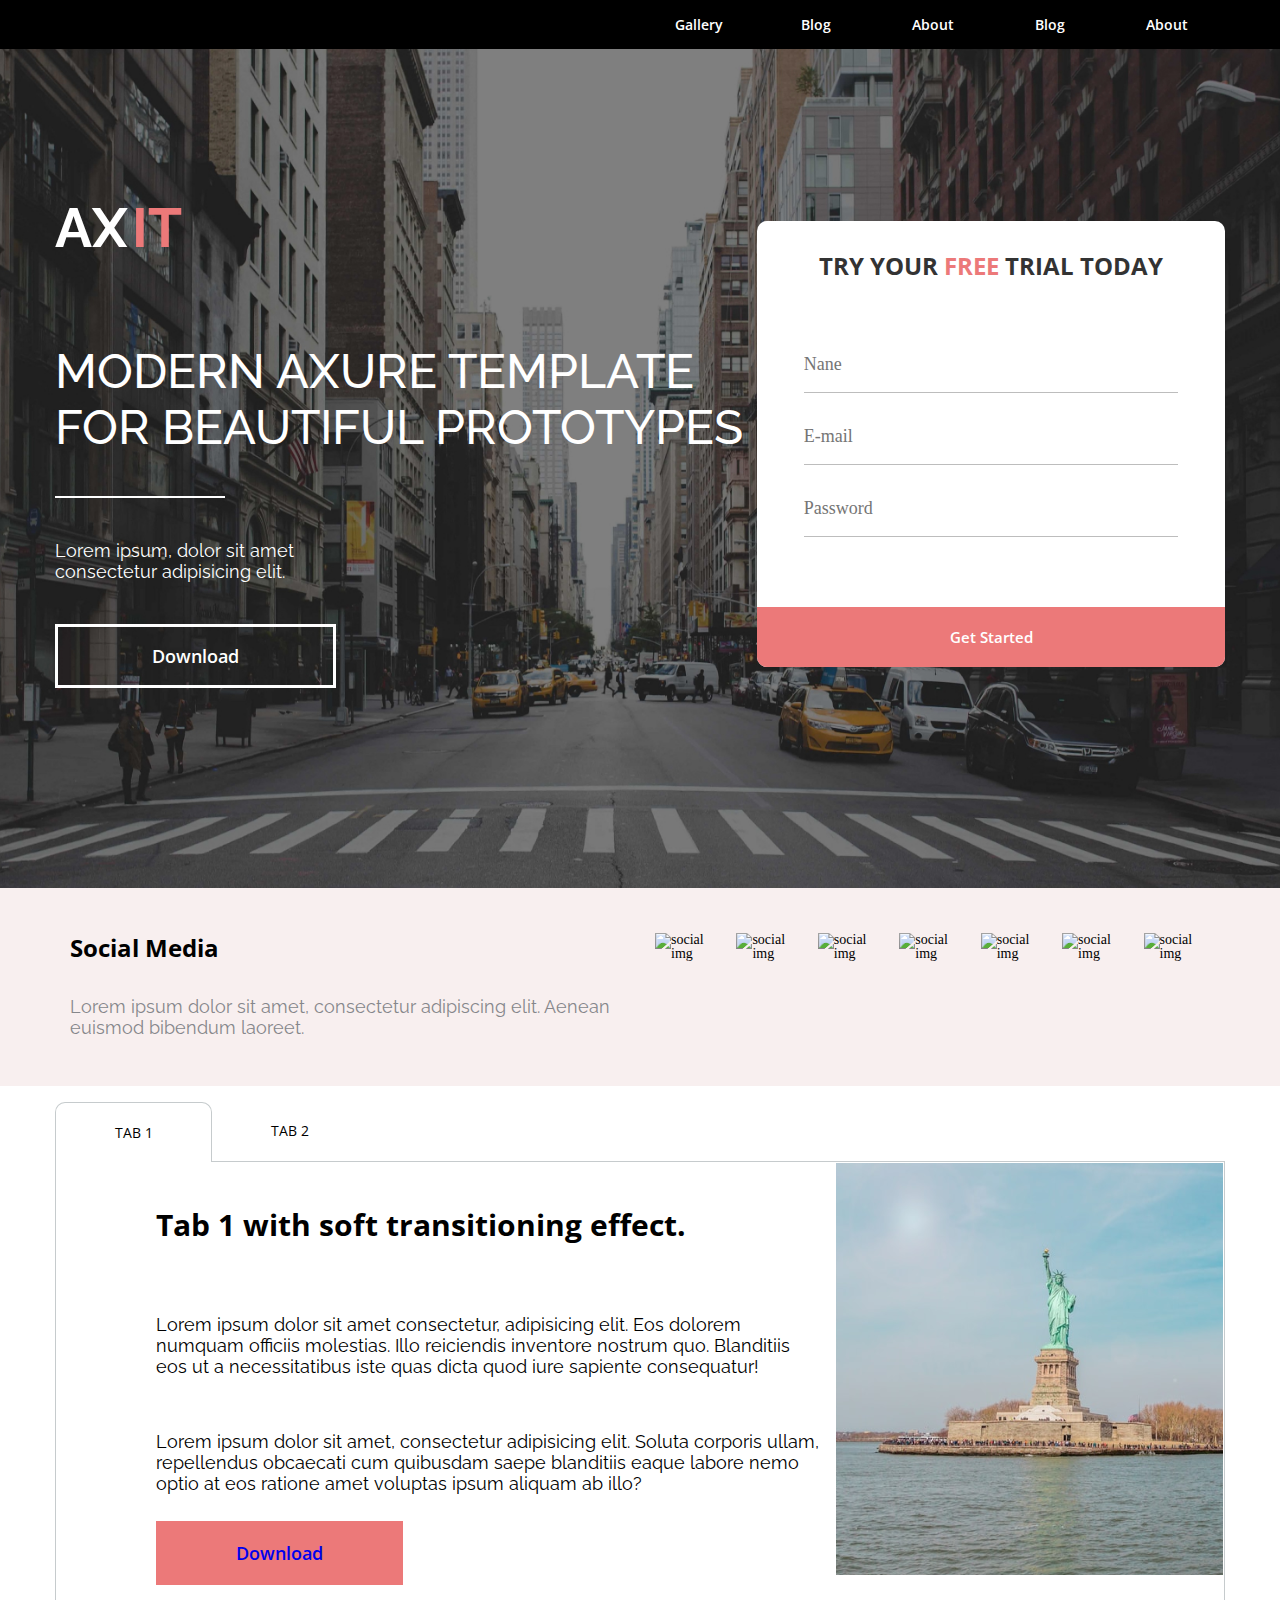
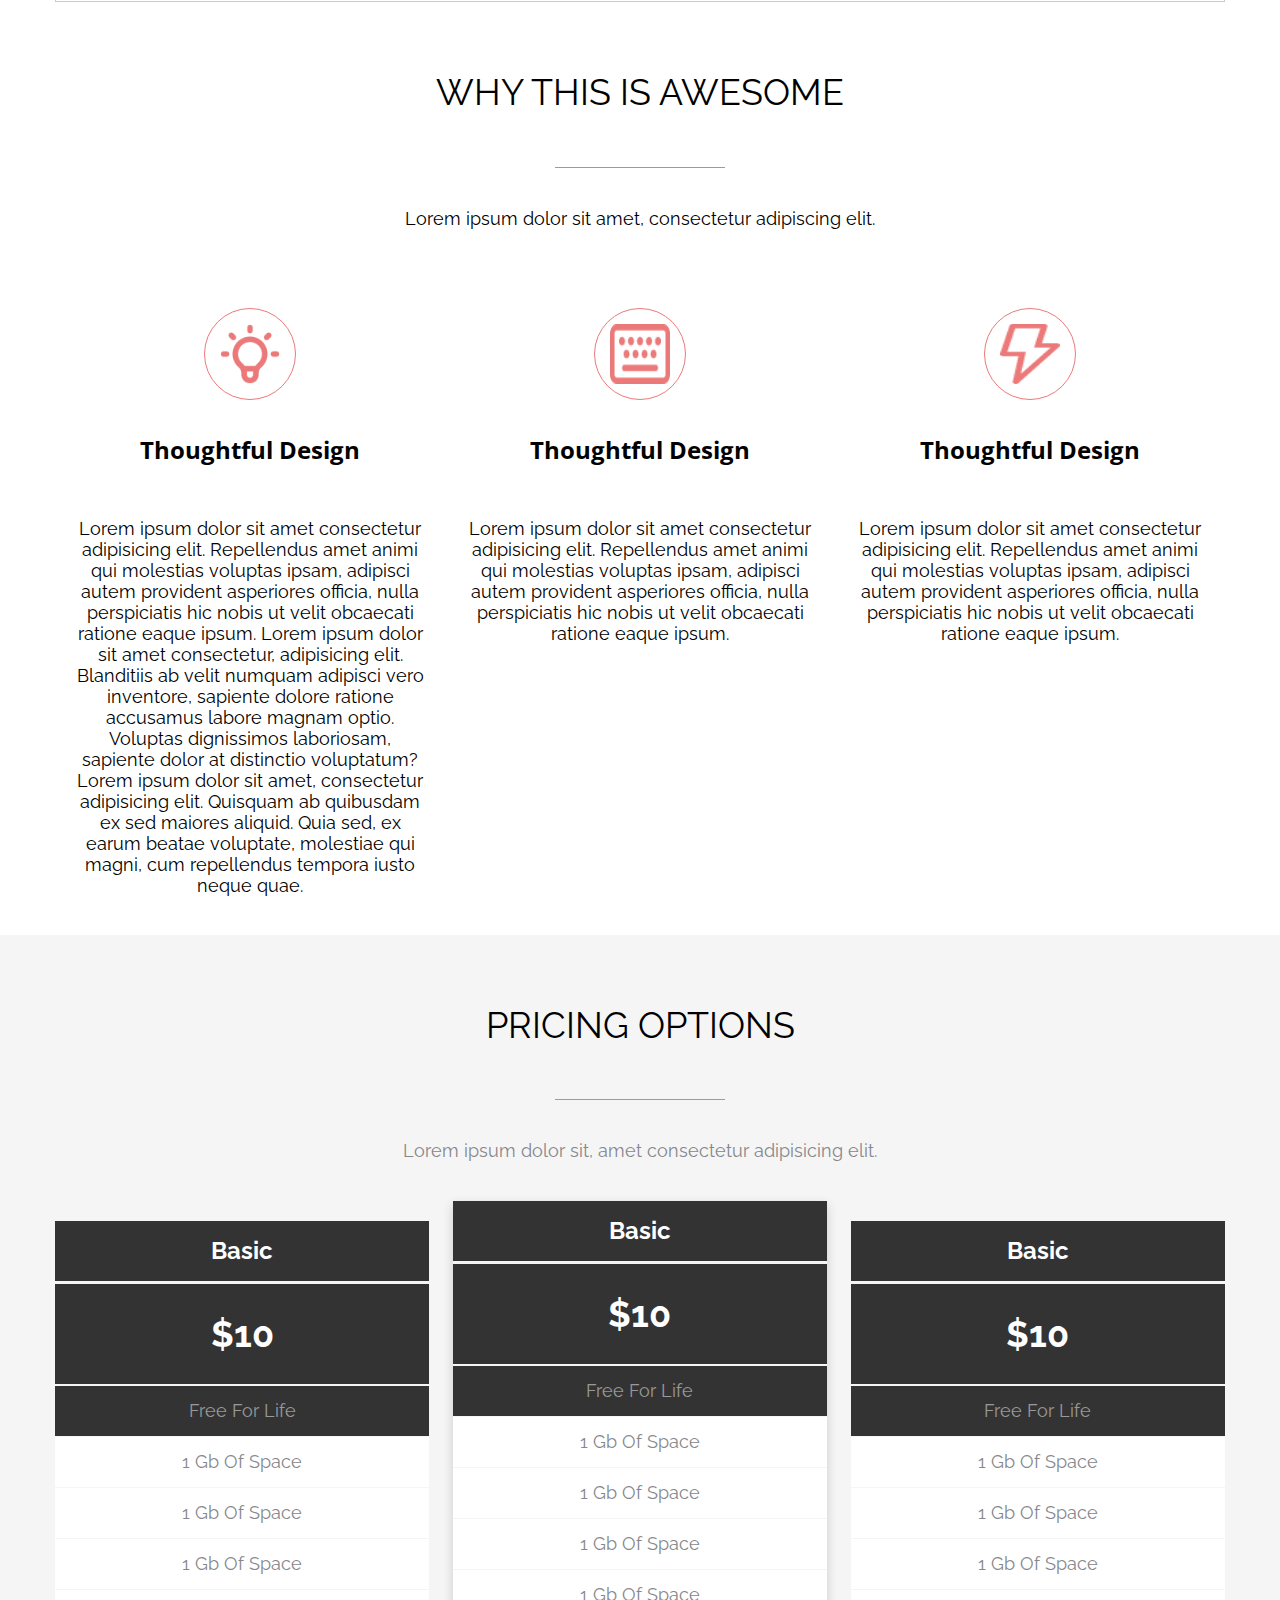
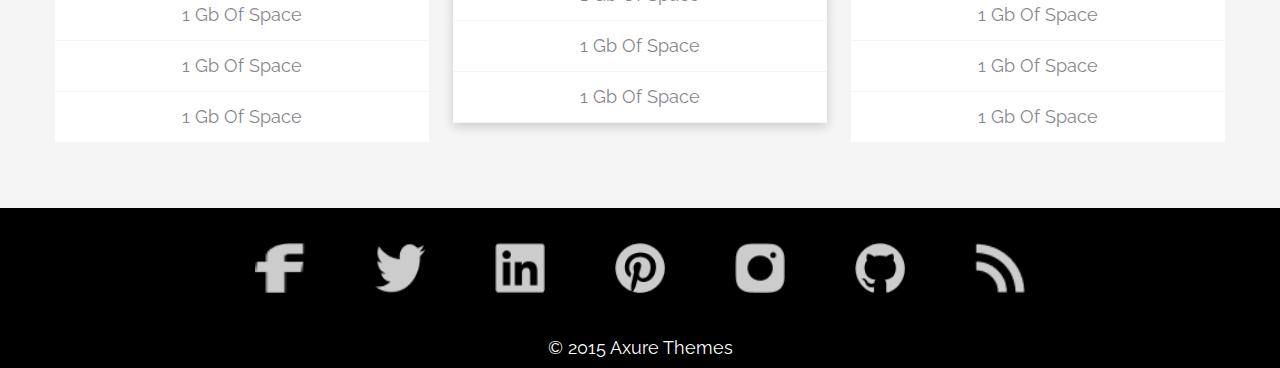
==== commit 9ebadca5: "redact section tabs" ====
--- a/index.html
+++ b/index.html
@@ -13,31 +13,32 @@
 
     <header class="header">
         <div class="container">
-            <div class="header__logo">
-                <span class="logo-left">AX</span>
-                <span class="logo-right">IT</span>
-            </div>
-
-            <div class="header__burger-menu">
-
-                <input type="checkbox" name="" id="burger">
-                <label for="burger" class="vvv">≡</label>
-
-                <nav class="menu">
-                    <ul class="list">
-                        <li><a href="#">Features</a></li>
-                        <li><a href="#">About</a></li>
-                        <li><a href="#">Pricing</a></li>
-                        <li><a href="#">Reviews</a></li>
-                        <li><a href="#">Contact</a></li>
-                    </ul>
-                </nav>
-
-            </div>
+            <!-- Logo -->
+            <a href="#" class="logo">
+                <img src="img/header/1.svg" alt="">
+            </a>
+            <!-- Hamburger icon -->
+            <input class="side-menu" type="checkbox" id="side-menu"/>
+            <label class="hamburger" for="side-menu">
+                <img src="img/header/hamburger.png" alt="">
+                <img src="img/header/cross-burger.png" alt="">
+            </label>
+            <!-- Menu -->
+            <nav class="nav">
+                <ul class="menu">
+                    <li><a href="#">Gallery</a></li>
+                    <li><a href="#">Blog</a> </li>
+                    <li><a href="#">About</a></li>
+                    <li><a href="#">Blog</a> </li>
+                    <li><a href="#">about</a></li>
+                </ul>
+            </nav>
         </div>
     </header>
 
-    <main class="main">
+
+
+    <main class="main">  
         <div class="container">
             <div class="main__body">
                 <div class="body__logo">
@@ -48,7 +49,7 @@
                     MODERN AXURE TEMPLATE FOR BEAUTIFUL PROTOTYPES
                 </h1>
                 <div class="border">
-
+        
                 </div>
                 <p>
                     Lorem ipsum, dolor sit amet consectetur adipisicing elit.
@@ -60,7 +61,6 @@
             <div class="main__form-invite">
                 <p>
                     Try Your <span>FREE</span> Trial Today
-
                 </p>
                 <div class="person-info">
                     <input type="text" tabindex="1" required placeholder="Nane" name="name">
@@ -74,117 +74,80 @@
         </div>
     </main>
 
-    <section class="section-tabs">
+    <section class="media">
+        <div class="container">
+            <div class="media__title">
+                <h2>
+                    Social Media
+                </h2>
+                <p>
+                    Lorem ipsum dolor sit amet, consectetur adipiscing elit. Aenean euismod bibendum laoreet.
+                </p>
+            </div>
+            <div class="media__social">
+                <img src="img/social/1.svg" alt="social img">
+                <img src="img/social/2.svg" alt="social img">
+                <img src="img/social/3.svg" alt="social img">
+                <img src="img/social/4.svg" alt="social img">
+                <img src="img/social/5.svg" alt="social img">
+                <img src="img/social/6.svg" alt="social img">
+                <img src="img/social/7.svg" alt="social img">
+            </div>
+        </div>
+    </section>
+
+    <section class="section-tabs" >
         <div class="container">
             <div class="tabs">
-                <input type="radio" name="tab-btn" id="tab-btn-1" checked>
-                <label for="tab-btn-1">TAB 1</label>
-                <input type="radio" name="tab-btn" id="tab-btn-2">
-                <label for="tab-btn-2">TAB 2</label>
-                <input type="radio" name="tab-btn" id="tab-btn-3">
-                <label for="tab-btn-3">TAB 3</label>
-                <div class="content" id="content-1">
-                    <div class="box">
-                        <div class="box__content">
-                            <div class="title">
-                                <p>
-                                    Tab-1 with soft transitioning effect.
-                                </p>
-                            </div>
-                            <div class="text">
-                                <p>
-                                    Lorem ipsum dolor sit amet consectetur adipisicing elit. Ratione repellendus quod
-                                    sit sequi
-                                    cupiditate nemo obcaecati reprehenderit unde repellat aliquid nulla officiis
-                                    ducimus, perferendis
-                                    exercitationem iure, illum soluta magnam cum?
-                                </p>
-                                <p>
-                                    Lorem ipsum dolor sit amet consectetur, adipisicing elit. Tempore nesciunt, rerum
-                                    laboriosam
-                                    sapiente accusamus qui nemo eligendi inventore? Facere odio et libero voluptatum
-                                    sapiente atque in
-                                    ratione recusandae iure doloremque?
-                                </p>
-                            </div>
+                <input type="radio" name="tabs" id="tabone" checked="checked">
+                <label for="tabone">Tab 1</label>
+                <div class="tab"> 
+                    <div class="tab__body">
+                        <div class="body__info">
+                            <h2>
+                                Tab 1 with soft transitioning effect.
+                            </h2>
+                            <p>
+                                Lorem ipsum dolor sit amet consectetur, adipisicing elit. Eos dolorem numquam officiis molestias. Illo reiciendis inventore nostrum quo. Blanditiis eos ut a necessitatibus iste quas dicta quod iure sapiente consequatur!
+                            </p>
+                            <p>
+                                Lorem ipsum dolor sit amet, consectetur adipisicing elit. Soluta corporis ullam, repellendus obcaecati cum quibusdam saepe blanditiis eaque labore nemo optio at eos ratione amet voluptas ipsum aliquam ab illo?
+                            </p>
                             <div class="button-download">
-                                <a download href="#">Download</a>
+                                <p><a href="#" download="">Download</a></p>
                             </div>
                         </div>
-                        <div class="box__img">
-                            <img src="img/section1/Rectangle 111.svg" alt="img">
+                        <div class="body__photo">
+                            <img src="img/section1/Rectangle 111.svg" alt="">
                         </div>
                     </div>
                 </div>
-                <div class="content" id="content-2">
-                    <div class="box">
-                        <div class="box__content">
-                            <div class="title">
-                                <p>
-                                    Tab-2 with soft transitioning effect.
-                                </p>
-                            </div>
-                            <div class="text">
-                                <p>
-                                    Lorem ipsum dolor sit amet consectetur adipisicing elit. Ratione repellendus quod
-                                    sit sequi
-                                </p>
-                                <p>
-                                    Lorem ipsum dolor sit amet consectetur, adipisicing elit. Tempore nesciunt, rerum
-                                    laboriosam
-                                    sapiente accusamus qui nemo eligendi inventore? Facere odio et libero voluptatum
-                                    sapiente atque in
-                                    ratione recusandae iure doloremque?
-                                </p>
-                            </div>
+                <input type="radio" name="tabs" id="tabtwo">
+                <label for="tabtwo">Tab 2</label>
+                <div class="tab">
+                    <div class="tab__body">
+                        <div class="body__info">
+                            <h2>
+                                Tab 2 with soft transitioning effect.
+                            </h2>
+                            <p>
+                                Lorem ipsum dolor sit amet consectetur, adipisicing elit. Eos dolorem numquam officiis molestias. Illo reiciendis inventore nostrum quo. Blanditiis eos ut a necessitatibus iste quas dicta quod iure sapiente consequatur!
+                            </p>
+                            <p>
+                                Lorem ipsum dolor sit amet consectetur adipisicing elit. Quod atque delectus necessitatibus ratione iure optio magnam autem ipsam, exercitationem nobis omnis praesentium quam sapiente perferendis consequuntur, fugit consequatur aliquid eum!
+                                Lorem ipsum dolor sit amet, consectetur adipisicing elit. Soluta corporis ullam, repellendus obcaecati cum quibusdam saepe blanditiis eaque labore nemo optio at eos ratione amet voluptas ipsum aliquam ab illo?
+                            </p>
                             <div class="button-download">
-                                <a download href="#">Download</a>
+                                <p>Download</p>
                             </div>
                         </div>
-                        <div class="box__img">
-                            <img src="img/section1/Rectangle 111.svg" alt="img">
+                        <div class="body__photo">
+                            <img src="img/section1/Rectangle 111.svg" alt="">
                         </div>
                     </div>
                 </div>
-                <div class="content" id="content-3">
-                    <div class="box">
-                        <div class="box__content">
-                            <div class="title">
-                                <p>
-                                    Tab-3 with soft transitioning effect.
-                                </p>
-                            </div>
-                            <div class="text">
-                                <p>
-                                    Lorem ipsum dolor sit amet consectetur adipisicing elit. Ratione repellendus quod
-                                    sit sequi
-                                    cupiditate nemo obcaecati reprehenderit unde repellat aliquid nulla officiis
-                                    ducimus, perferendis
-                                    exercitationem iure, illum soluta magnam cum?
-                                    Lorem ipsum dolor sit amet consectetur adipisicing elit. Perspiciatis enim dolores
-                                    atque, ducimus ut impedit dignissimos omnis alias aliquam nesciunt possimus?
-                                    Molestiae mollitia quae perspiciatis molestias nemo error nam praesentium.
-                                </p>
-                                <p>
-                                    Lorem ipsum dolor sit amet consectetur, adipisicing elit. Tempore nesciunt, rerum
-                                    laboriosam
-                                    sapiente accusamus qui nemo eligendi inventore? Facere odio et libero voluptatum
-                                    sapiente atque in
-                                    ratione recusandae iure doloremque?
-                                </p>
-                            </div>
-                            <div class="button-download">
-                                <a download href="#">Download</a>
-                            </div>
-                        </div>
-                        <div class="box__img">
-                            <img src="img/section1/Rectangle 111.svg" alt="img">
-                        </div>
-                    </div>
-                </div>
-            </div>
-        </div>
-
+            </div>  
+        </div>
     </section>
 
 
@@ -337,6 +300,7 @@
         </div>
     </footer>
 
+    
 
 
 
--- a/css/style.css
+++ b/css/style.css
@@ -9,6 +9,7 @@
 }
 
 *, *:before, *:after {
+  -moz-box-sizing: border-box;
   -webkit-box-sizing: border-box;
   box-sizing: border-box;
 }
@@ -75,180 +76,109 @@
 }
 
 .header {
-  background: #000;
+  background-color: #000000;
+  position: fixed;
+  width: 100%;
+  top: 0;
+  z-index: 50;
 }
 .header .container {
-  max-width: 1170px;
   margin: 0 auto;
-  display: -webkit-box;
-  display: -ms-flexbox;
-  display: flex;
-  -webkit-box-pack: justify;
-      -ms-flex-pack: justify;
-          justify-content: space-between;
-  -webkit-box-align: start;
-      -ms-flex-align: start;
-          align-items: flex-start;
-}
-
-.header__logo {
-  margin: 0 0 0 15px;
-  display: -webkit-box;
-  display: -ms-flexbox;
-  display: flex;
-  -webkit-box-align: center;
-      -ms-flex-align: center;
-          align-items: center;
-}
-.header__logo .logo-left {
-  color: #ffffff;
-  font-size: 40px;
-  line-height: 75px;
-}
-.header__logo .logo-right {
-  color: #EC7979;
-  font-size: 40px;
-  line-height: 75px;
-}
-
-#burger, .vvv {
-  display: none;
-}
-
-.menu {
-  max-width: 570px;
-}
-.menu .list {
-  display: -webkit-box;
-  display: -ms-flexbox;
-  display: flex;
-  -webkit-box-pack: end;
-      -ms-flex-pack: end;
-          justify-content: flex-end;
-}
-.menu .list > li {
-  text-align: center;
+  max-width: 1200px;
+  width: 100%;
+  padding: 15px;
+  display: flex;
+  justify-content: space-between;
+  align-items: center;
+}
+.header .container .logo img {
+  height: 45px;
+}
+.header .container .nav {
+  min-width: 50%;
+}
+.header .container .nav .menu {
+  display: flex;
+}
+.header .container .nav .menu li {
+  min-width: 80px;
   width: 20%;
-  min-width: 100px;
-}
-.menu .list > li > a {
-  color: #ffffff;
+  text-align: center;
+  text-transform: capitalize;
+}
+.header .container .nav .menu li a {
+  color: #FFFFFF;
   font-family: "Open Sans";
   font-weight: 600;
   font-size: 14px;
-  line-height: 75px;
+  line-height: 19px;
+}
+
+.side-menu[type=checkbox] {
+  display: none;
+}
+
+.hamburger {
+  display: none;
 }
 
 @media (max-width: 600px) {
-  .header__logo {
+  .header .container {
+    display: block;
+  }
+  .header .container .hamburger {
+    display: block;
     position: absolute;
-    left: 0;
-  }
-
-  #burger, [for=burger] {
+    right: 15px;
+    top: 15px;
+  }
+  .header .container .hamburger img {
+    width: 45px;
+  }
+  .header .container .hamburger :nth-child(2) {
     display: none;
   }
-
-  .vvv {
+  .header .container .nav {
+    max-width: 1200px;
+    margin: 15px -15px 0px -15px;
     width: 100%;
-    text-align: right;
-  }
-
-  .header__burger-menu {
-    width: 100%;
-    padding: 15px;
-  }
-  .header__burger-menu .menu {
-    width: 100%;
+    height: 100%;
+    position: fixed;
+    background-color: #000000;
+    overflow: hidden;
+    max-height: 0;
+  }
+  .header .container .nav .menu {
+    flex-direction: column;
+    align-items: center;
+  }
+  .header .container .nav .menu li {
+    margin: 25px 0 25px 0;
+  }
+  .header .side-menu:checked ~ label :nth-child(1) {
     display: none;
   }
-  .header__burger-menu .menu .list {
-    display: -webkit-box;
-    display: -ms-flexbox;
-    display: flex;
-    -webkit-box-orient: vertical;
-    -webkit-box-direction: normal;
-        -ms-flex-direction: column;
-            flex-direction: column;
-    -webkit-box-align: center;
-        -ms-flex-align: center;
-            align-items: center;
-    background: #000;
-  }
-  .header__burger-menu .menu .list > li > a {
-    display: inline-block;
-    font-size: 14px;
-    font-weight: 600;
-    line-height: 19px;
-    padding: 15px 0 25px 0;
-    color: #ffffff;
-    font-family: "Open Sans";
-  }
-  .header__burger-menu [for=burger] {
-    display: inline-block;
-    font-size: 45px;
-    color: #ffffff;
-  }
-
-  #burger:checked + .vvv + .menu {
+  .header .side-menu:checked ~ label :nth-child(2) {
     display: block;
   }
-  #burger:checked + .vvv + .menu .list {
-    display: -webkit-box;
-    display: -ms-flexbox;
-    display: flex;
-    -webkit-box-orient: vertical;
-    -webkit-box-direction: normal;
-        -ms-flex-direction: column;
-            flex-direction: column;
-    -webkit-box-align: center;
-        -ms-flex-align: center;
-            align-items: center;
-  }
-  #burger:checked + .vvv + .menu .list > li {
-    color: #ffffff;
+  .header .side-menu:checked ~ nav {
+    max-height: 100%;
   }
 }
 .main {
-  background: url(../../img/main/image.png) 0 0/100% 100% no-repeat;
-}
-@media (width: 600px) {
-  .main .main {
-    background: url(../../img/main/image.png) 0 0/100% auto no-repeat;
-  }
+  background: #F8EFEF url(../img/main/group.jpg) center/auto 100% no-repeat;
 }
 .main .container {
-  max-width: 1170px;
+  padding: 200px 15px;
+  max-width: 1200px;
   margin: 0 auto;
-  display: -webkit-box;
-  display: -ms-flexbox;
-  display: flex;
-  -ms-flex-pack: distribute;
-      justify-content: space-around;
-  -ms-flex-wrap: wrap;
-      flex-wrap: wrap;
-  -ms-flex-item-align: center;
-      -ms-grid-row-align: center;
-      align-self: center;
-  -webkit-box-flex: 1;
-      -ms-flex: 1 1 300px;
-          flex: 1 1 300px;
-  -webkit-box-align: center;
-      -ms-flex-align: center;
-          align-items: center;
+  display: flex;
+  justify-content: center;
+  align-items: center;
 }
 .main .container .main__body {
-  display: -webkit-box;
-  display: -ms-flexbox;
-  display: flex;
-  -webkit-box-orient: vertical;
-  -webkit-box-direction: normal;
-      -ms-flex-direction: column;
-          flex-direction: column;
-  -webkit-box-flex: 1;
-      -ms-flex: 1 1 300px;
-          flex: 1 1 300px;
-  margin: 200px 0 0 0;
+  display: flex;
+  flex-direction: column;
 }
 .main .container .main__body .body__logo {
   margin: 0px 0px 45px 0px;
@@ -265,23 +195,27 @@
   color: #EC7979;
   font-size: 55px;
 }
-.main .container .main__body > h1 {
-  font-family: "Raleway";
-  color: #ffffff;
+.main .container .main__body h1 {
+  font-family: "Raleway";
   font-weight: 500;
   font-size: 48px;
   line-height: 56px;
-  margin: 0px 0px 45px 0px;
   text-transform: uppercase;
-  text-align: left;
-  padding: 0px 0px 0px 0px;
-}
-.main .container .main__body .border {
+  color: #ffffff;
+  position: relative;
+  padding: 43px 0px;
+  margin: 0 0 42px 0;
+}
+.main .container .main__body h1::after {
+  content: "";
+  position: absolute;
   width: 170px;
-  border-bottom: 1px solid #ffffff;
-  margin: 0px 0px 42px 0px;
-}
-.main .container .main__body > p {
+  bottom: 0;
+  height: 2px;
+  left: 0;
+  background: #ffffff;
+}
+.main .container .main__body p {
   width: 270px;
   margin: 0px 0px 42px 0px;
   font-family: "Raleway";
@@ -289,10 +223,7 @@
   line-height: 21px;
   color: #FFFFFF;
 }
-.main .container .main__body .body__download {
-  margin: 0 0 200px 0;
-}
-.main .container .main__body .body__download > a {
+.main .container .main__body .body__download a {
   display: inline-block;
   width: 40%;
   min-width: 100px;
@@ -308,25 +239,17 @@
   text-align: center;
 }
 .main .container .main__form-invite {
+  min-width: 40%;
   max-width: 470px;
   background: #ffffff;
   border-radius: 10px;
-  display: -webkit-box;
-  display: -ms-flexbox;
-  display: flex;
-  -webkit-box-orient: vertical;
-  -webkit-box-direction: normal;
-      -ms-flex-direction: column;
-          flex-direction: column;
-  -webkit-box-align: center;
-      -ms-flex-align: center;
-          align-items: center;
-  -webkit-box-flex: 1;
-      -ms-flex: 1 1 300px;
-          flex: 1 1 300px;
+  display: flex;
+  flex-direction: column;
+  align-items: center;
+  flex: 1 1 300px;
 }
 .main .container .main__form-invite > p {
-  padding: 28px 0px;
+  padding: 28px 0px 0px 0px;
   font-family: "Open Sans";
   font-weight: 700;
   font-size: 24px;
@@ -338,225 +261,289 @@
 .main .container .main__form-invite > p > span {
   color: #EC7979;
 }
-@media (width: 625px) {
-  .main .container .main__form-invite .container {
-    padding: 100px 20px 20px 20px;
-  }
-  .main .container .main__form-invite .main__body {
-    margin: 0 0 0 0;
-  }
-  .main .container .main__form-invite .main__form-invite {
-    margin: 50px 0 0 0;
-  }
-}
 .main .container .main__form-invite .person-info {
-  padding: 10px 50px 75px 50px;
+  padding: 15% 10%;
 }
 .main .container .main__form-invite .person-info > input {
-  margin: 0 0 33px 0;
+  padding: 0px 0px 18px 0px;
   width: 100%;
   border-bottom: 1px solid #BDBDBD;
   font-size: 18px;
-  line-height: 18px;
-  padding: 20px 0 20px 0;
+  line-height: 20px;
+}
+.main .container .main__form-invite .person-info > input:nth-child(2) {
+  margin: 33px 0;
 }
 .main .container .main__form-invite .buttom-invite {
   width: 100%;
 }
 .main .container .main__form-invite .buttom-invite > a {
-  display: inline-block;
   width: 100%;
-  line-height: 60px;
+  height: 60px;
   background: #EC7979;
   border-radius: 0px 0px 10px 10px;
-  text-align: center;
   font-family: "Open Sans";
   font-weight: 600;
   font-size: 15px;
-  line-height: 60px;
+  line-height: 18px;
   color: #FFFFFF;
-}
-
-.section-tabs {
+  display: flex;
+  align-items: center;
+  justify-content: center;
+}
+
+@media (max-width: 600px) {
+  .main {
+    padding: 80px 0 50px 0;
+  }
+  .main .container {
+    padding: 100px 20px 20px 20px;
+    flex-direction: column;
+  }
+  .main .container .main__body {
+    width: 100%;
+    align-items: center;
+  }
+  .main .container .main__body .body__logo {
+    display: none;
+  }
+  .main .container .main__body h1 {
+    font-size: 36px;
+    line-height: 42px;
+    text-align: center;
+  }
+  .main .container .main__body h1::after {
+    content: "";
+    width: 134px;
+    left: 50%;
+    background: #ffffff;
+    margin: 0 0 0 -67px;
+  }
+  .main .container .main__body p {
+    font-size: 14px;
+    line-height: 16px;
+    text-align: center;
+  }
+  .main .container .main__body .body__download {
+    width: 100%;
+  }
+  .main .container .main__body .body__download a {
+    display: inline-block;
+    width: 100%;
+    max-width: 600px;
+    font-size: 18px;
+    line-height: 44px;
+  }
+  .main .container .main__form-invite {
+    margin: 40px 0 0 0;
+    width: 100%;
+  }
+}
+.media {
+  padding: 15px;
+  background: #F8EFEF;
+}
+.media .container {
+  margin: 0 auto;
+  max-width: 1170px;
+  padding: 15px;
+  display: flex;
+  justify-content: center;
+}
+.media .container .media__title {
+  width: 50%;
+}
+.media .container .media__title h2 {
+  padding: 14px 0px;
+  font-family: "Open Sans";
+  font-weight: 700;
+  font-size: 24px;
+  line-height: 32px;
+  text-transform: capitalize;
+}
+.media .container .media__title p {
+  margin: 18px 0px 18px 0px;
+  font-family: "Raleway";
+  font-size: 18px;
+  line-height: 21px;
+  color: #86878B;
+}
+.media .container .media__social {
+  width: 50%;
+  display: flex;
+}
+.media .container .media__social img {
+  padding: 15px;
+  width: 15%;
+}
+
+@media (max-width: 992px) {
+  .media .container .media__title h2 {
+    padding: 10px 0px;
+    font-size: 18px;
+    line-height: 25px;
+  }
+  .media .container .media__title p {
+    margin: 13px 0px 13px 0px;
+    font-size: 14px;
+    line-height: 16px;
+  }
+}
+@media (max-width: 600px) {
+  .media .container {
+    flex-direction: column;
+    align-items: center;
+  }
+  .media .container .media__title {
+    width: 100%;
+  }
+  .media .container .media__title h2 {
+    margin: 30px 0px 0px 0px;
+    text-align: center;
+    padding: 10px 0px;
+    font-size: 18px;
+    line-height: 25px;
+  }
+  .media .container .media__title p {
+    text-align: center;
+    margin: 13px 0px 13px 0px;
+    font-size: 14px;
+    line-height: 16px;
+  }
+  .media .container .media__social {
+    margin: 19px 0px 44px 0px;
+    width: 100%;
+  }
+}
+.section-tabs .container {
+  margin: 0 auto;
   max-width: 1200px;
-  margin: 0 auto;
-}
-.section-tabs .container {
-  max-width: 1170px;
-  margin: 0 auto;
-}
-
-.tabs {
-  font-size: 0;
-}
-.tabs > input[type=radio] {
-  display: none;
-}
-.tabs input[type=radio]:checked + label {
-  border: 1px solid #e0e0e0;
-  background-color: #fff;
-  border-bottom: none;
-}
-.tabs .content {
-  display: none;
-  border: 1px solid #e0e0e0;
-  font-size: 16px;
-}
-.tabs label {
-  display: inline-block;
-  text-align: center;
-  border-radius: 5px 5px 0px 0px;
-  width: 15%;
-  min-width: 60px;
-  max-width: 200px;
+  padding: 15px;
+}
+.section-tabs .container .tabs {
+  display: flex;
+  flex-wrap: wrap;
+}
+.section-tabs .container .tabs label {
+  border-radius: 10px 10px 0 0;
+  display: block;
+  padding: 20px 5%;
+  text-transform: uppercase;
+  background: #fff;
   font-family: "Open Sans";
   font-size: 14px;
+  line-height: 19px;
+}
+.section-tabs .container .tabs .tab {
+  order: 99;
+  border: 1px solid #C6CBCD;
+  width: 100%;
+  display: none;
+  padding: 1px 1px 1px 100px;
+  background: #fff;
+}
+.section-tabs .container .tabs .tab .tab__body {
+  display: flex;
+}
+.section-tabs .container .tabs .tab .tab__body .body__info {
+  padding: 0 15px 15px 0;
+}
+.section-tabs .container .tabs .tab .tab__body .body__info h2 {
+  padding: 42px 0px;
+  font-family: "Open Sans";
+  font-weight: 700;
+  font-size: 30px;
   line-height: 40px;
-  -webkit-transition: color 0.15s ease-in-out, background-color 0.15s ease-in-out;
-  transition: color 0.15s ease-in-out, background-color 0.15s ease-in-out;
-  cursor: pointer;
+}
+.section-tabs .container .tabs .tab .tab__body .body__info p {
+  padding: 27px 0px;
+  font-family: "Raleway";
+  font-size: 18px;
+  line-height: 21px;
+  align-items: center;
+}
+.section-tabs .container .tabs .tab .tab__body .body__info .button-download p {
+  display: inline-block;
+  background: #EC7979;
+  font-family: "Open Sans";
+  font-weight: 600;
+  font-size: 18px;
+  line-height: 24px;
+  text-align: center;
+  text-transform: capitalize;
+  padding: 3% 12%;
+  color: #FFFFFF;
+}
+.section-tabs .container .tabs .tab .tab__body .body__photo {
+  width: 100%;
+}
+.section-tabs .container .tabs .tab .tab__body .body__photo img {
+  max-width: 470px;
+  width: 100%;
+}
+.section-tabs .container .tabs input[type=radio] {
+  display: none;
+}
+.section-tabs .container .tabs input[type=radio]:checked + label {
+  background: #fff;
+  border: 1px solid #C6CBCD;
   position: relative;
-  top: 1px;
-}
-.tabs label:not(:first-of-type) {
-  border-left: none;
-}
-.tabs .content .box {
-  display: -webkit-box;
-  display: -ms-flexbox;
-  display: flex;
-  -ms-flex-wrap: wrap;
-      flex-wrap: wrap;
-  -webkit-box-pack: stretch;
-      -ms-flex-pack: stretch;
-          justify-content: stretch;
-}
-.tabs .content .box .box__content {
-  padding: 0px 10px;
-  display: -webkit-box;
-  display: -ms-flexbox;
-  display: flex;
-  -webkit-box-orient: vertical;
-  -webkit-box-direction: normal;
-      -ms-flex-direction: column;
-          flex-direction: column;
-  -webkit-box-flex: 1;
-      -ms-flex: 1 1 300px;
-          flex: 1 1 300px;
-}
-.tabs .content .box .box__content .title > p {
-  max-width: 570px;
-  margin: 0 0 0 90px;
-  font-family: "Open Sans";
-  font-weight: 500;
-  font-size: 30px;
-  line-height: 42px;
-  text-align: center;
-  padding: 41px 10px;
-}
-.tabs .content .box .box__content .text > p {
-  margin: 0 0 0 90px;
-  padding: 20px 0px;
-  font-family: "Raleway";
-  font-size: 18px;
-  line-height: 21px;
-}
-.tabs .content .box .box__content .button-download {
-  margin: 0 0 20px 90px;
-  width: 100%;
-  display: -webkit-box;
-  display: -ms-flexbox;
-  display: flex;
-  -webkit-box-pack: left;
-      -ms-flex-pack: left;
-          justify-content: left;
-}
-.tabs .content .box .box__content .button-download > a {
-  width: 40%;
-  line-height: 50px;
-  border: 1px solid;
-  text-align: center;
-  background: #EC7979;
-  color: #ffffff;
-  text-decoration: none;
-  font-size: 18px;
-  font-weight: 600;
-  font-family: "Open Sans";
-}
-.tabs .content .box .box__img {
-  width: 40%;
-}
-.tabs .content .box .box__img img {
-  width: 100%;
-  max-width: 470px;
-}
-
-#tab-btn-1:checked ~ #content-1,
-#tab-btn-2:checked ~ #content-2,
-#tab-btn-3:checked ~ #content-3 {
+  bottom: -1px;
+  border-bottom: none;
+}
+.section-tabs .container .tabs input[type=radio]:checked + label + .tab {
   display: block;
 }
 
 @media (max-width: 600px) {
-  .box {
-    display: -webkit-box;
-    display: -ms-flexbox;
+  .section-tabs .container .tabs label {
+    font-family: "Open Sans";
+    font-size: 18px;
+    line-height: 25px;
+  }
+  .section-tabs .container .tabs .tab {
+    order: 99;
+    border: 1px solid #C6CBCD;
+    width: 100%;
+    display: none;
+    padding: 15px;
+    background: #fff;
+  }
+  .section-tabs .container .tabs .tab .tab__body {
     display: flex;
-    -webkit-box-orient: vertical;
-    -webkit-box-direction: normal;
-        -ms-flex-direction: column;
-            flex-direction: column;
-  }
-  .box .box__content {
-    padding: 0px;
-    display: -webkit-box;
-    display: -ms-flexbox;
-    display: flex;
-    -webkit-box-orient: vertical;
-    -webkit-box-direction: normal;
-        -ms-flex-direction: column;
-            flex-direction: column;
-    -webkit-box-flex: 1;
-        -ms-flex: 1 1 300px;
-            flex: 1 1 300px;
-  }
-  .box .box__content .title > p {
-    max-width: 100%;
-    margin: 0;
-    font-weight: 700;
+  }
+  .section-tabs .container .tabs .tab .tab__body .body__info {
+    padding: 0 15px 15px 0;
+  }
+  .section-tabs .container .tabs .tab .tab__body .body__info h2 {
+    padding: 42px 0px;
+    text-align: center;
     font-size: 18px;
-    line-height: 24px;
-    padding: 44px 40px;
-  }
-  .box .box__content .text > p {
+    line-height: 25px;
+  }
+  .section-tabs .container .tabs .tab .tab__body .body__info p {
     text-align: center;
-    margin: 0;
-    padding: 29px 40px;
+    padding: 27px 0px;
     font-family: "Raleway";
     font-size: 18px;
     line-height: 21px;
-  }
-  .box .box__content .button-download {
-    margin: 0;
-    width: 100%;
-    display: -webkit-box;
-    display: -ms-flexbox;
-    display: flex;
-    -webkit-box-pack: center;
-        -ms-flex-pack: center;
-            justify-content: center;
-  }
-  .box .box__img {
-    margin: 0;
-    padding: 0;
-    display: -webkit-box;
-    display: -ms-flexbox;
-    display: flex;
-    -webkit-box-pack: center;
-        -ms-flex-pack: center;
-            justify-content: center;
-  }
-  .box .box__img img {
+    align-items: center;
+  }
+  .section-tabs .container .tabs .tab .tab__body .body__info .button-download p {
+    display: inline-block;
+    background: #EC7979;
+    font-family: "Open Sans";
+    font-weight: 600;
+    font-size: 18px;
+    line-height: 24px;
+    text-align: center;
+    text-transform: capitalize;
+    padding: 17px 100px;
+  }
+  .section-tabs .container .tabs .tab .tab__body .body__info .button-download p a {
+    color: #fff;
+  }
+  .section-tabs .container .tabs .tab .tab__body .body__photo {
     display: none;
   }
 }
@@ -569,17 +556,10 @@
   margin: 0 auto;
 }
 .section2 .container .section2__header {
-  display: -webkit-box;
-  display: -ms-flexbox;
-  display: flex;
-  -webkit-box-align: center;
-      -ms-flex-align: center;
-          align-items: center;
-  text-align: center;
-  -webkit-box-orient: vertical;
-  -webkit-box-direction: normal;
-      -ms-flex-direction: column;
-          flex-direction: column;
+  display: flex;
+  align-items: center;
+  text-align: center;
+  flex-direction: column;
 }
 .section2 .container .section2__header .awesome {
   padding: 54px 0px;
@@ -602,35 +582,18 @@
   line-height: 21px;
 }
 .section2 .container .section2__main {
-  display: -webkit-box;
-  display: -ms-flexbox;
-  display: flex;
-  -webkit-box-align: start;
-      -ms-flex-align: start;
-          align-items: flex-start;
-  -ms-flex-pack: distribute;
-      justify-content: space-around;
-  -ms-flex-wrap: wrap;
-      flex-wrap: wrap;
+  display: flex;
+  align-items: flex-start;
+  justify-content: space-around;
+  flex-wrap: wrap;
 }
 .section2 .container .section2__main .title__wraper {
   min-width: 288px;
-  display: -webkit-box;
-  display: -ms-flexbox;
-  display: flex;
-  -webkit-box-align: center;
-      -ms-flex-align: center;
-          align-items: center;
-  -webkit-box-pack: center;
-      -ms-flex-pack: center;
-          justify-content: center;
-  -webkit-box-orient: vertical;
-  -webkit-box-direction: normal;
-      -ms-flex-direction: column;
-          flex-direction: column;
-  -webkit-box-flex: 1;
-      -ms-flex: 1 1 33%;
-          flex: 1 1 33%;
+  display: flex;
+  align-items: center;
+  justify-content: center;
+  flex-direction: column;
+  flex: 1 1 33%;
   padding: 39px 0px;
 }
 .section2 .container .section2__main .title__wraper .img__wrapper {
@@ -638,15 +601,9 @@
   border-radius: 50%;
   width: 92px;
   height: 92px;
-  display: -webkit-box;
-  display: -ms-flexbox;
-  display: flex;
-  -webkit-box-align: center;
-      -ms-flex-align: center;
-          align-items: center;
-  -webkit-box-pack: center;
-      -ms-flex-pack: center;
-          justify-content: center;
+  display: flex;
+  align-items: center;
+  justify-content: center;
 }
 .section2 .container .section2__main .title__wraper .img__wrapper img {
   width: 60px;
@@ -670,7 +627,7 @@
 
 .prices {
   background: #F5F5F5;
-  padding: 50px 0px;
+  padding: 0px 0px 50px 0px;
 }
 .prices .container {
   margin: 0px auto;
@@ -678,13 +635,8 @@
   padding: 15px;
 }
 .prices .container .prices-section__titles {
-  display: -webkit-box;
-  display: -ms-flexbox;
-  display: flex;
-  -webkit-box-orient: vertical;
-  -webkit-box-direction: normal;
-      -ms-flex-direction: column;
-          flex-direction: column;
+  display: flex;
+  flex-direction: column;
 }
 .prices .container .prices-section__titles h2 {
   font-family: "Raleway";
@@ -715,15 +667,9 @@
   color: #86878B;
 }
 .prices .container .prices-section__items {
-  display: -webkit-box;
-  display: -ms-flexbox;
-  display: flex;
-  -webkit-box-flex: 1;
-      -ms-flex: 1 1 250px;
-          flex: 1 1 250px;
-  -webkit-box-pack: justify;
-      -ms-flex-pack: justify;
-          justify-content: space-between;
+  display: flex;
+  flex: 1 1 250px;
+  justify-content: space-between;
 }
 .prices .container .prices-section__items .prises-section__item {
   width: 32%;
@@ -772,8 +718,7 @@
   background: #ffffff;
 }
 .prices .container .prices-section__items .prises-section__item:nth-child(2) {
-  -webkit-box-shadow: 0px 4px 10px rgba(51, 51, 51, 0.2);
-          box-shadow: 0px 4px 10px rgba(51, 51, 51, 0.2);
+  box-shadow: 0px 4px 10px rgba(51, 51, 51, 0.2);
   margin: 0px 0px 20px 0px;
 }
 .prices .container .prices-section__items .prises-section__item:nth-child(1) {
@@ -841,16 +786,9 @@
     line-height: 16px;
   }
   .prices .container .prices-section__items {
-    display: -webkit-box;
-    display: -ms-flexbox;
     display: flex;
-    -webkit-box-orient: vertical;
-    -webkit-box-direction: normal;
-        -ms-flex-direction: column;
-            flex-direction: column;
-    -webkit-box-align: center;
-        -ms-flex-align: center;
-            align-items: center;
+    flex-direction: column;
+    align-items: center;
   }
   .prices .container .prices-section__items .prises-section__item {
     min-width: 100%;
@@ -874,8 +812,7 @@
     line-height: 39px;
   }
   .prices .container .prices-section__items .prises-section__item:nth-child(2) {
-    -webkit-box-shadow: none;
-            box-shadow: none;
+    box-shadow: none;
   }
   .prices .container .prices-section__items .prises-section__item:nth-child(1) {
     margin: 0px 0px 0px 0px;
@@ -892,14 +829,9 @@
   margin: 0 auto;
 }
 .footer .container .social {
-  display: -webkit-box;
-  display: -ms-flexbox;
-  display: flex;
-  -webkit-box-pack: center;
-      -ms-flex-pack: center;
-          justify-content: center;
-  -ms-flex-wrap: wrap;
-      flex-wrap: wrap;
+  display: flex;
+  justify-content: center;
+  flex-wrap: wrap;
 }
 .footer .container .social .footer-social {
   margin: 35px;
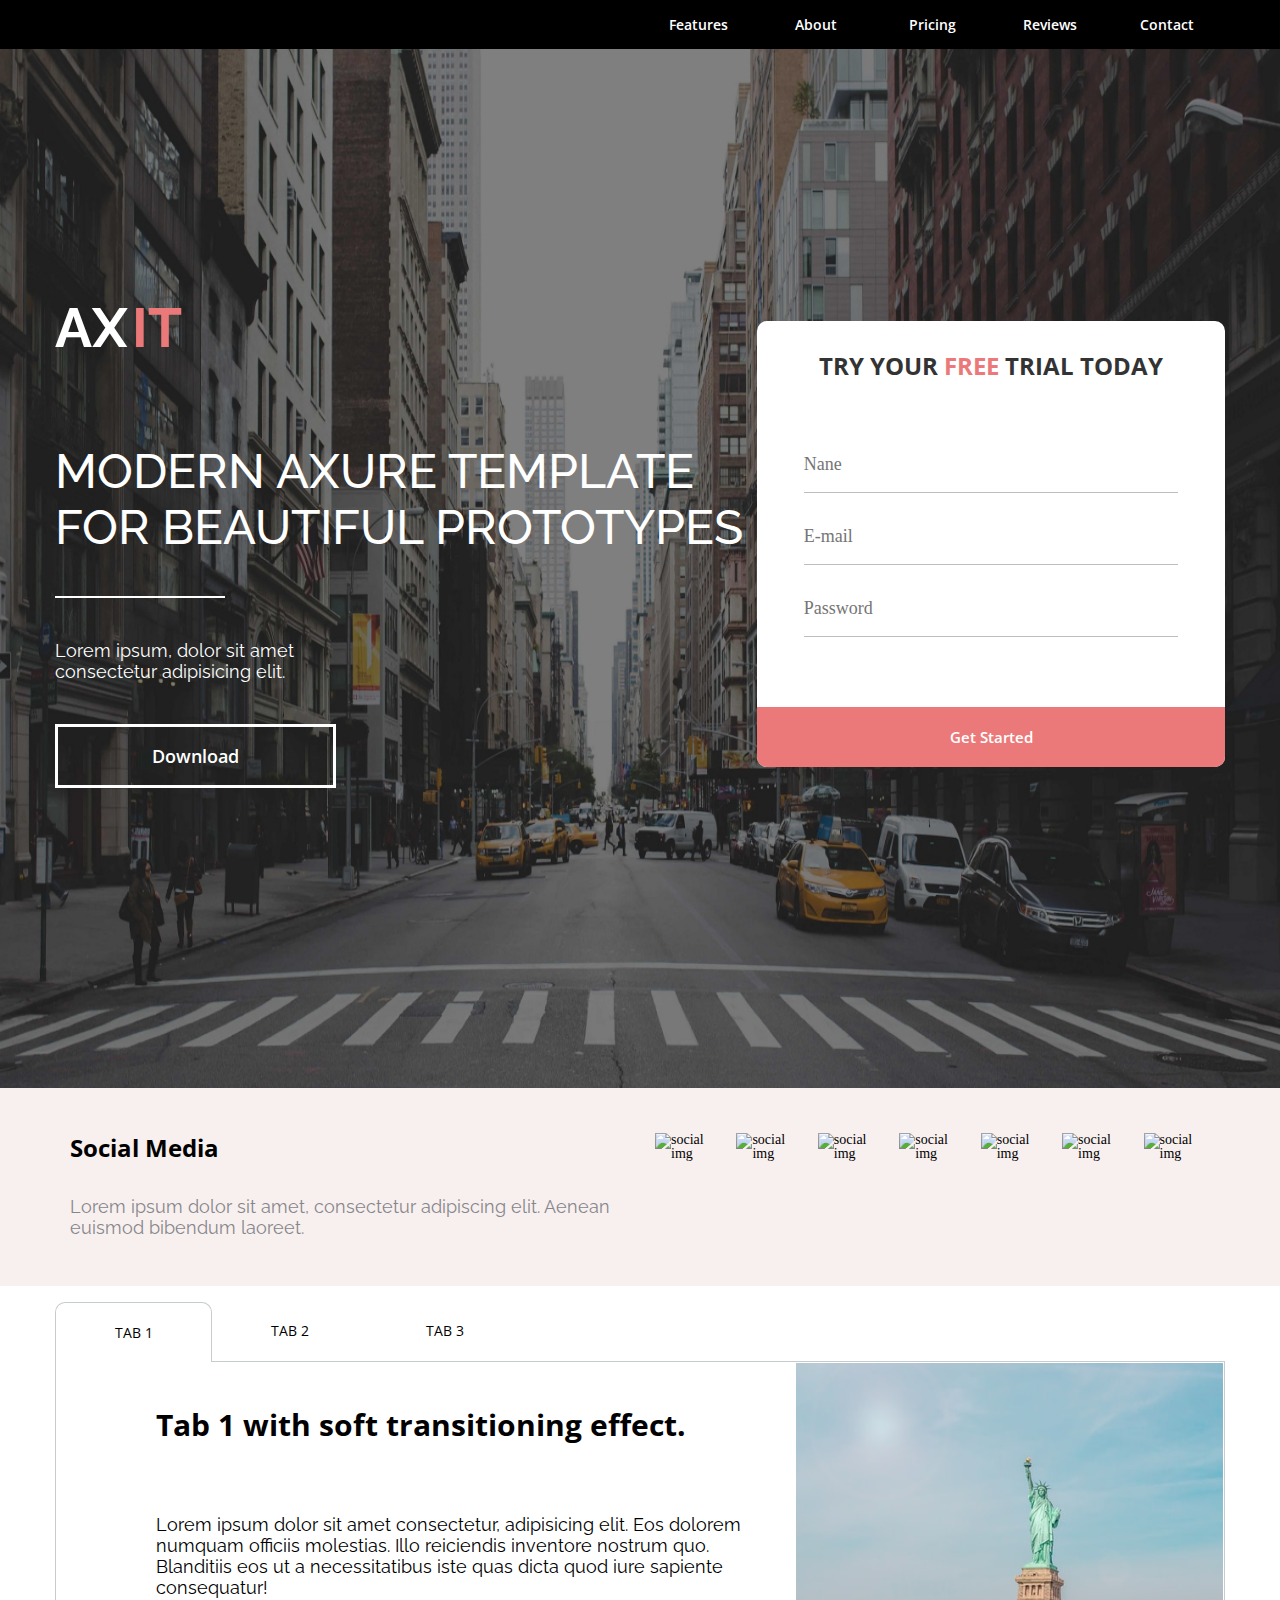
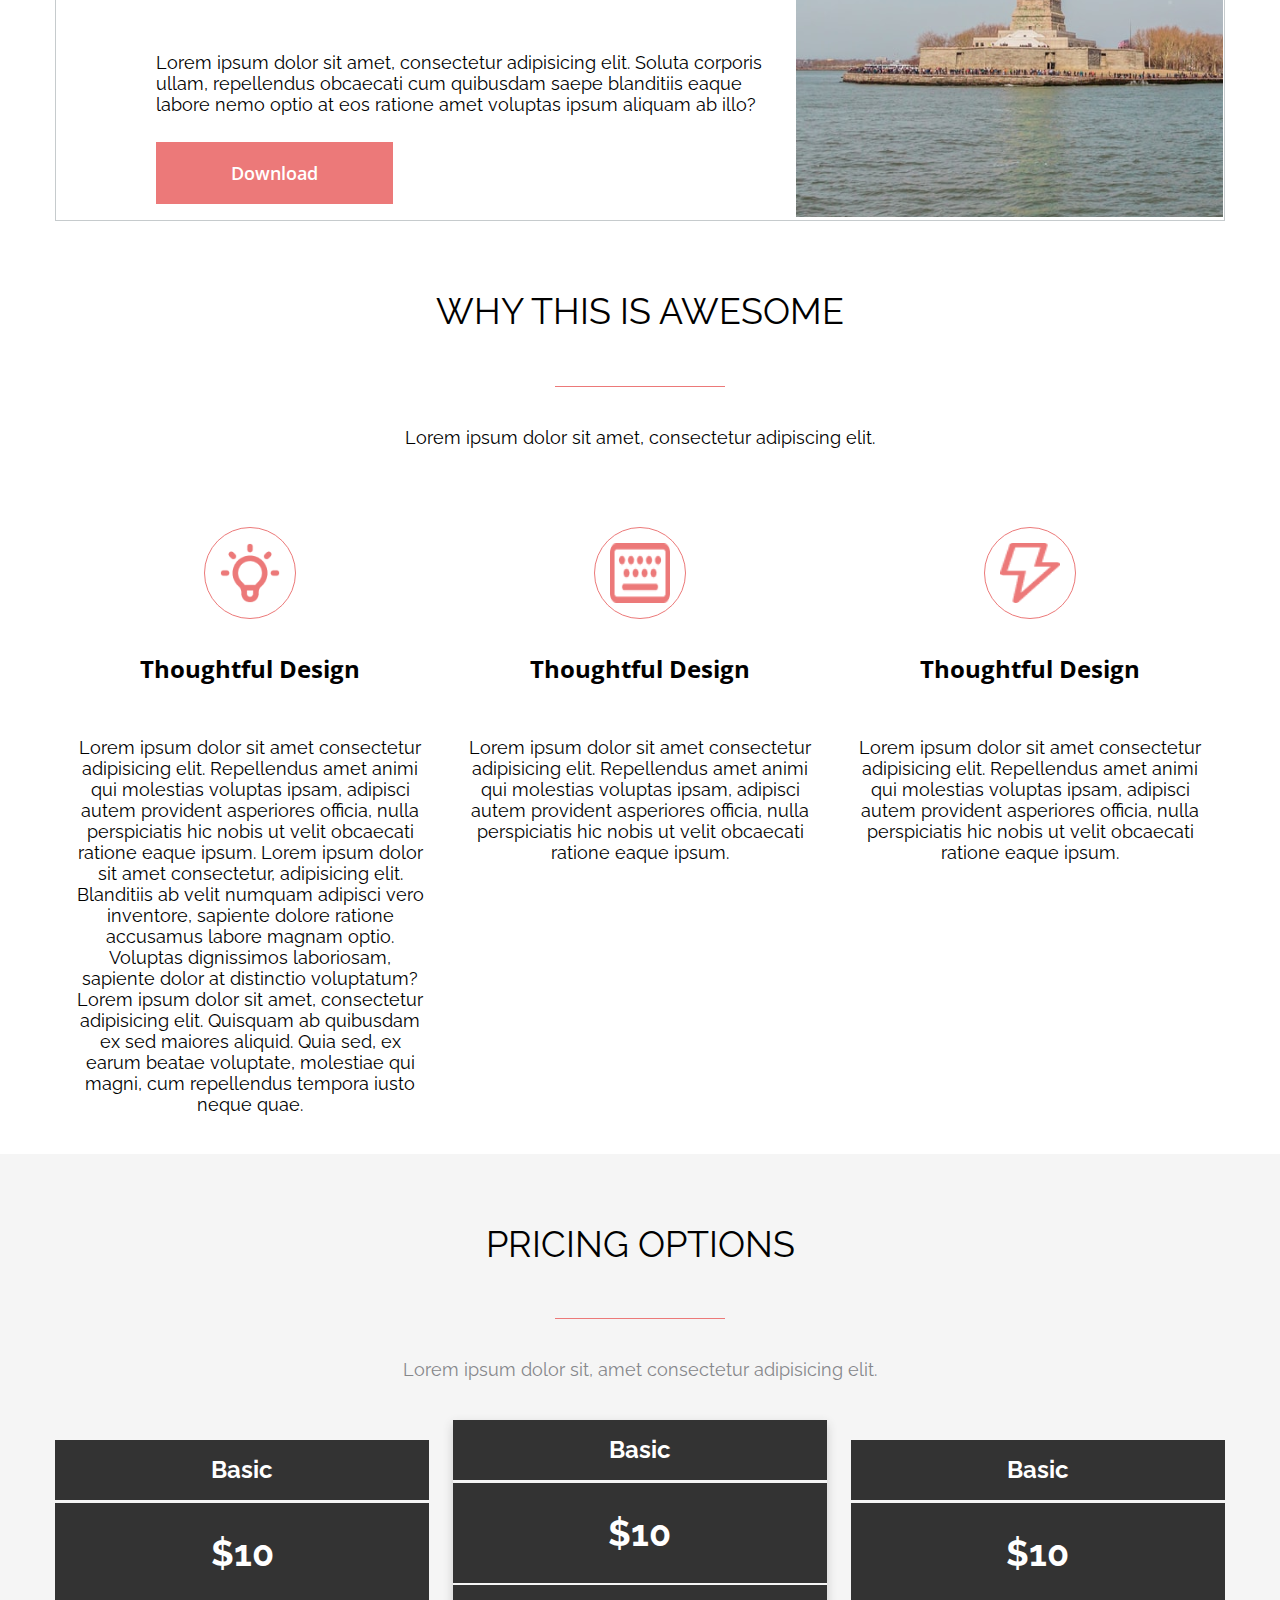
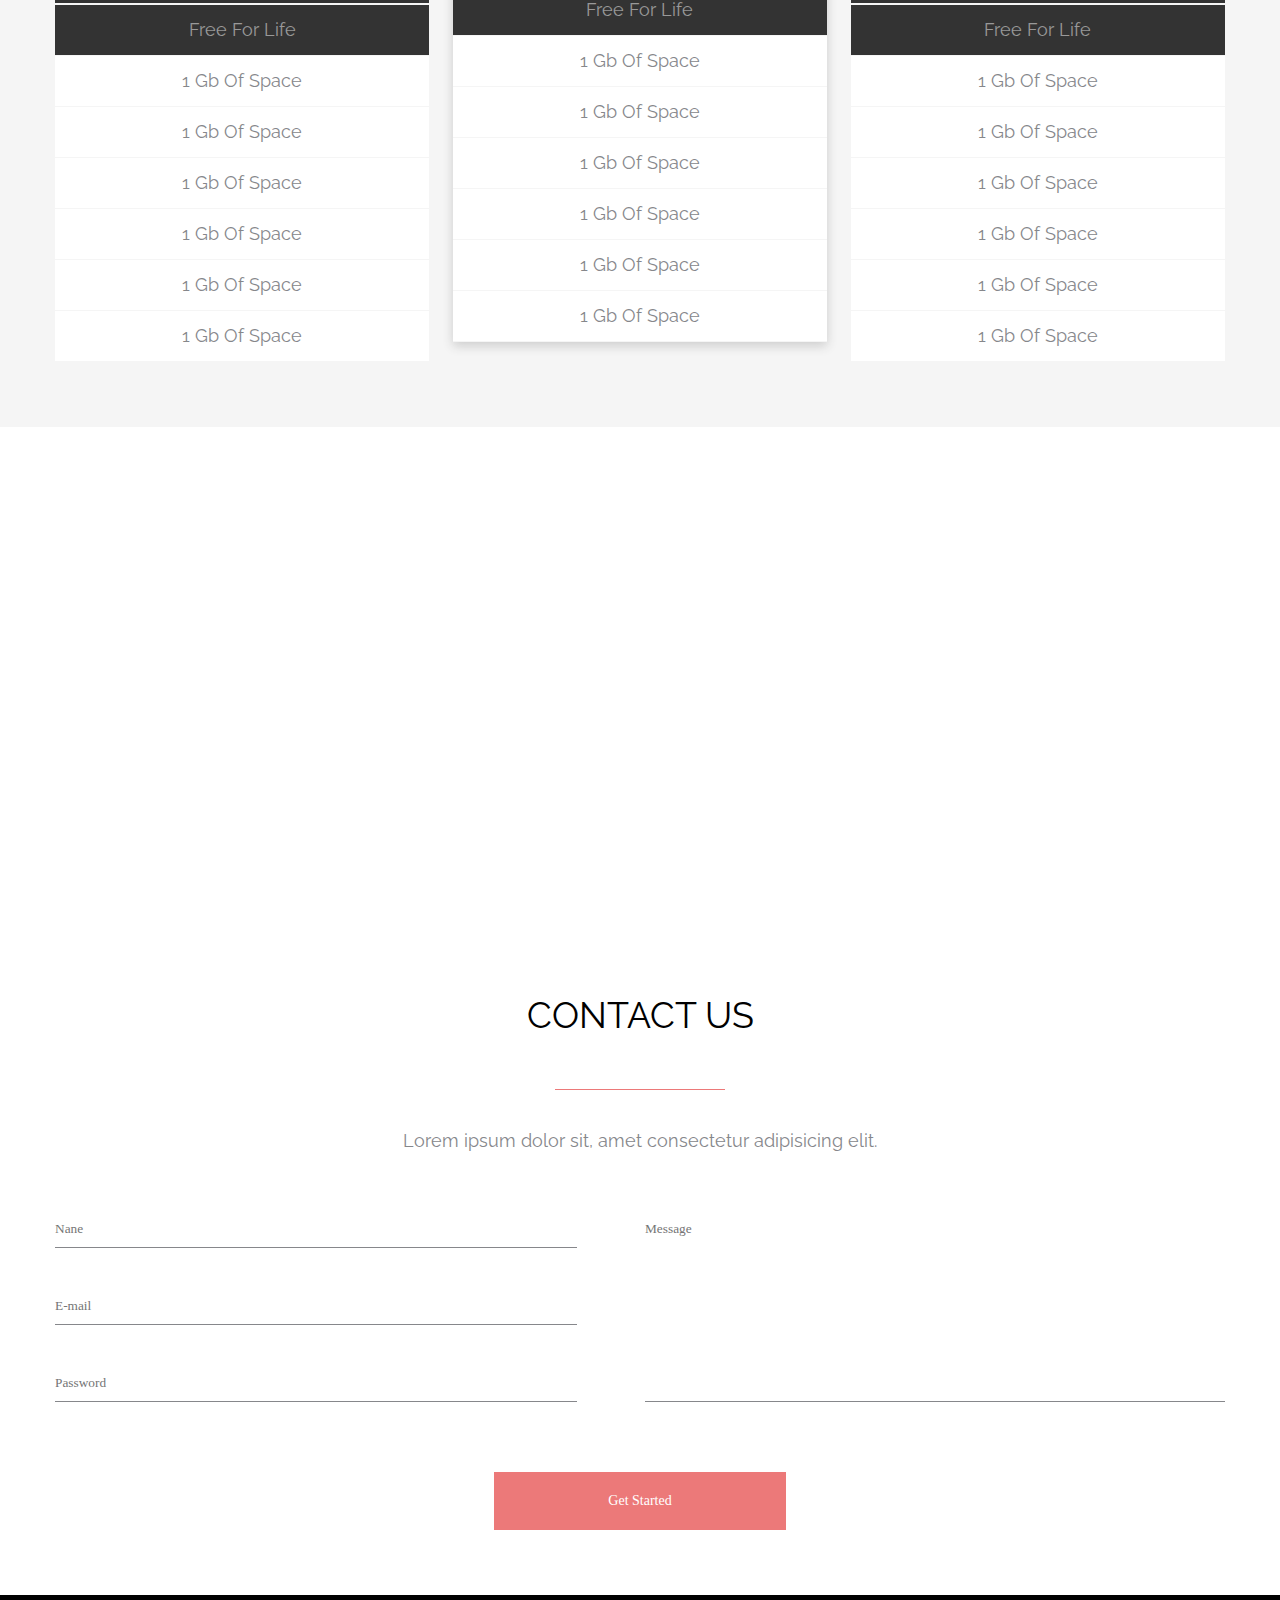
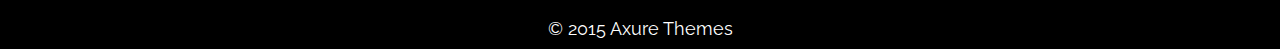
==== commit ff7c0f59: "add section contacts" ====
--- a/index.html
+++ b/index.html
@@ -13,24 +13,21 @@
 
     <header class="header">
         <div class="container">
-            <!-- Logo -->
             <a href="#" class="logo">
                 <img src="img/header/1.svg" alt="">
             </a>
-            <!-- Hamburger icon -->
             <input class="side-menu" type="checkbox" id="side-menu"/>
             <label class="hamburger" for="side-menu">
                 <img src="img/header/hamburger.png" alt="">
                 <img src="img/header/cross-burger.png" alt="">
             </label>
-            <!-- Menu -->
             <nav class="nav">
                 <ul class="menu">
-                    <li><a href="#">Gallery</a></li>
-                    <li><a href="#">Blog</a> </li>
-                    <li><a href="#">About</a></li>
-                    <li><a href="#">Blog</a> </li>
-                    <li><a href="#">about</a></li>
+                    <li><a href="#features">features</a></li>
+                    <li><a href="#about">About</a> </li>
+                    <li><a href="#pricing">Pricing</a></li>
+                    <li><a href="#reviews">Reviews</a> </li>
+                    <li><a href="#contacts">Contact</a></li>
                 </ul>
             </nav>
         </div>
@@ -96,7 +93,7 @@
         </div>
     </section>
 
-    <section class="section-tabs" >
+    <section class="section-tabs" id="features">
         <div class="container">
             <div class="tabs">
                 <input type="radio" name="tabs" id="tabone" checked="checked">
@@ -138,7 +135,7 @@
                                 Lorem ipsum dolor sit amet, consectetur adipisicing elit. Soluta corporis ullam, repellendus obcaecati cum quibusdam saepe blanditiis eaque labore nemo optio at eos ratione amet voluptas ipsum aliquam ab illo?
                             </p>
                             <div class="button-download">
-                                <p>Download</p>
+                                <p><a href="#" download="">Download</a></p>
                             </div>
                         </div>
                         <div class="body__photo">
@@ -146,12 +143,36 @@
                         </div>
                     </div>
                 </div>
+                <input type="radio" name="tabs" id="tabthree">
+                <label for="tabthree">Tab 3</label>
+                <div class="tab">
+                    <div class="tab__body">
+                        <div class="body__info">
+                            <h2>
+                                Tab 3 with soft transitioning effect.
+                            </h2>
+                            <p>
+                                Lorem ipsum dolor sit amet consectetur, adipisicing elit. Eos dolorem numquam officiis molestias. Illo reiciendis inventore nostrum quo. Blanditiis eos ut a necessitatibus iste quas dicta quod iure sapiente consequatur!
+                            </p>
+                            <p>
+                                Lorem ipsum dolor sit amet consectetur adipisicing elit. Quod atque delectus necessitatibus ratione iure optio magnam autem ipsam, exercitationem nobis omnis praesentium quam sapiente perferendis consequuntur, fugit consequatur aliquid eum!
+                                Lorem ipsum dolor sit amet, consectetur adipisicing elit. Soluta corporis ullam, repellendus obcaecati cum quibusdam saepe blanditiis eaque labore nemo optio at eos ratione amet voluptas ipsum aliquam ab illo?
+                            </p>
+                            <div class="button-download">
+                                <p><a href="#" download="">Download</a></p>
+                            </div>
+                        </div>
+                        <div class="body__photo">
+                            <img src="img/section1/Rectangle 111.svg" alt="">
+                        </div>
+                    </div>
+                </div>
             </div>  
         </div>
     </section>
 
 
-    <section class="section2">
+    <section class="section2" id="about">
         <div class="container">
             <div class="section2__header">
                 <h2 class="awesome">
@@ -213,7 +234,7 @@
         </div>
     </section>
 
-    <section class="prices">
+    <section class="prices" id="pricing">
         <div class="container">
             <div class="prices-section__titles">
                 <h2>
@@ -267,29 +288,156 @@
         </div>
     </section>
 
+    <!-- <section class="saying" id="reviews">
+        <div class="container">
+            <div class="saying__titles">
+                <h2>
+                    what our customers are saying
+                </h2>
+                <p>
+                    Lorem ipsum dolor sit, amet consectetur adipisicing elit.
+                </p>
+            </div>
+            <div class="saying__message">
+                <div class="box-info">
+                    <div class="message__text-box">
+                        <p>
+                            Lorem ipsum dolor sit amet consectetur adipisicing elit. Error, exercitationem, praesentium ea distinctio voluptatum eos nostrum, suscipit nemo minus recusandae similique. Libero nesciunt cupiditate mollitia et quos nemo tempora hic?
+                        </p>
+                        <div class="triangle">
+    
+                        </div>
+                    </div>
+                    <div class="message__person-info">
+                        <div class="person-info__photo">
+                            <img src="img/saying/1.svg
+                            " alt="">
+                        </div>
+                        <div class="person-info__person-name">
+                            <p class="name">
+                                Davis Rhiel Madsen
+                            </p>
+                            <p class="job-title">Manager</p>
+                        </div>
+                    </div>
+                </div>
+                <div class="box-info">
+                    <div class="message__text-box">
+                        <p>
+                            Lorem ipsum dolor sit amet consectetur adipisicing elit. Error, exercitationem, praesentium ea distinctio voluptatum eos nostrum, suscipit nemo minus recusandae similique. Libero nesciunt cupiditate mollitia et quos nemo tempora hic?
+                        </p>
+                        <div class="triangle">
+    
+                        </div>
+                    </div>
+                    <div class="message__person-info">
+                        <div class="person-info__photo">
+                            <img src="img/saying/2.svg
+                            " alt="">
+                        </div>
+                        <div class="person-info__person-name">
+                            <p class="name">
+                                Jaydon Rosser
+                            </p>
+                            <p class="job-title">Manager</p>
+                        </div>
+                    </div>
+                </div>
+                <div class="box-info">
+                    <div class="message__text-box">
+                        <p>
+                            Lorem ipsum dolor sit amet consectetur adipisicing elit. Error, exercitationem, praesentium ea distinctio voluptatum eos nostrum, suscipit nemo minus recusandae similique. Libero nesciunt cupiditate mollitia et quos nemo tempora hic?
+                        </p>
+                        <div class="triangle">
+    
+                        </div>
+                    </div>
+                    <div class="message__person-info">
+                        <div class="person-info__photo">
+                            <img src="img/saying/3.svg
+                            " alt="">
+                        </div>
+                        <div class="person-info__person-name">
+                            <p class="name">
+                                Cooper Dorwart
+                            </p>
+                            <p class="job-title">Manager</p>
+                        </div>
+                    </div>
+                </div>
+            </div>
+
+        </div>
+    </section> -->
+
+    <section class="design">
+        <div class="container">
+            <div class="design__titles">
+                <h2>
+                    STYLISH AXURE DESIGN
+                </h2>
+                <p>
+                    Use the sections you need, remove the ones you don't.  Create gorgeous prototypes faster than ever!
+                </p>
+                <div class="design__download">
+                    <a href="#" download>Download</a>
+                </div>
+            </div>
+        </div>
+    </section>
+
+    <section class="contact" id="contacts">
+        <div class="container">
+            <div class="contact__titles">
+                <h2>
+                    contact us
+                </h2>
+                <p>
+                    Lorem ipsum dolor sit, amet consectetur adipisicing elit.
+                </p>
+            </div>  
+            <div class="contact__form">
+                <div class="form__content">
+                    <div class="content__left">
+                        <input type="text" tabindex="5" required placeholder="Nane" name="name">
+                        <input type="email" tabindex="6" required placeholder="E-mail" name="e-mail">
+                        <input type="password" tabindex="7" placeholder="Password" name="password">
+                    </div>
+                    <div class="content__right">
+                        <textarea name="Text" placeholder="Message"></textarea>
+                        
+                    </div>
+                </div>
+                <div class="buttom-invite">
+                    <a href="#" tabindex="4">Get Started</a>
+                </div>
+            </div>  
+        </div>
+    </section>
+
     <footer class="footer">
         <div class="container">
             <div class="social">
                 <a href="">
-                    <img class="footer-social" src="img/footer/faceboock.png" alt="">
-                </a>
-                <a href="">
-                    <img class="footer-social" src="img/footer/twitter.png" alt="">
-                </a>
-                <a href="">
-                    <img class="footer-social" src="img/footer/linkedin.png" alt="">
-                </a>
-                <a href="">
-                    <img class="footer-social" src="img/footer/pinterest.png" alt="">
-                </a>
-                <a href="">
-                    <img class="footer-social" src="img/footer/instagram.png" alt="">
-                </a>
-                <a href="">
-                    <img class="footer-social" src="img/footer/github.png" alt="">
-                </a>
-                <a href="">
-                    <img class="footer-social" src="img/footer/rss.png" alt="">
+                    <img class="footer-social" src="img/footer/1.svg" alt="">
+                </a>
+                <a href="">
+                    <img class="footer-social" src="img/footer/2.svg" alt="">
+                </a>
+                <a href="">
+                    <img class="footer-social" src="img/footer/3.svg" alt="">
+                </a>
+                <a href="">
+                    <img class="footer-social" src="img/footer/4.svg" alt="">
+                </a>
+                <a href="">
+                    <img class="footer-social" src="img/footer/5.svg" alt="">
+                </a>
+                <a href="">
+                    <img class="footer-social" src="img/footer/6.svg" alt="">
+                </a>
+                <a href="">
+                    <img class="footer-social" src="img/footer/7.svg" alt="">
                 </a>
 
             </div>
@@ -300,8 +448,6 @@
         </div>
     </footer>
 
-    
-
 
 
 
--- a/css/style.css
+++ b/css/style.css
@@ -166,10 +166,10 @@
   }
 }
 .main {
-  background: #F8EFEF url(../img/main/group.jpg) center/auto 100% no-repeat;
+  background: #F8EFEF url(../img/main/group.jpg) center/100% 100% no-repeat;
 }
 .main .container {
-  padding: 200px 15px;
+  padding: 300px 15px;
   max-width: 1200px;
   margin: 0 auto;
   display: flex;
@@ -248,7 +248,7 @@
   align-items: center;
   flex: 1 1 300px;
 }
-.main .container .main__form-invite > p {
+.main .container .main__form-invite p {
   padding: 28px 0px 0px 0px;
   font-family: "Open Sans";
   font-weight: 700;
@@ -258,26 +258,26 @@
   text-transform: uppercase;
   color: #333333;
 }
-.main .container .main__form-invite > p > span {
+.main .container .main__form-invite p span {
   color: #EC7979;
 }
 .main .container .main__form-invite .person-info {
   padding: 15% 10%;
 }
-.main .container .main__form-invite .person-info > input {
+.main .container .main__form-invite .person-info input {
   padding: 0px 0px 18px 0px;
   width: 100%;
   border-bottom: 1px solid #BDBDBD;
   font-size: 18px;
   line-height: 20px;
 }
-.main .container .main__form-invite .person-info > input:nth-child(2) {
+.main .container .main__form-invite .person-info input:nth-child(2) {
   margin: 33px 0;
 }
 .main .container .main__form-invite .buttom-invite {
   width: 100%;
 }
-.main .container .main__form-invite .buttom-invite > a {
+.main .container .main__form-invite .buttom-invite a {
   width: 100%;
   height: 60px;
   background: #EC7979;
@@ -460,7 +460,6 @@
   font-family: "Raleway";
   font-size: 18px;
   line-height: 21px;
-  align-items: center;
 }
 .section-tabs .container .tabs .tab .tab__body .body__info .button-download p {
   display: inline-block;
@@ -472,10 +471,13 @@
   text-align: center;
   text-transform: capitalize;
   padding: 3% 12%;
+}
+.section-tabs .container .tabs .tab .tab__body .body__info .button-download p a {
   color: #FFFFFF;
 }
 .section-tabs .container .tabs .tab .tab__body .body__photo {
   width: 100%;
+  min-width: 40%;
 }
 .section-tabs .container .tabs .tab .tab__body .body__photo img {
   max-width: 470px;
@@ -496,24 +498,14 @@
 }
 
 @media (max-width: 600px) {
-  .section-tabs .container .tabs label {
-    font-family: "Open Sans";
-    font-size: 18px;
-    line-height: 25px;
-  }
   .section-tabs .container .tabs .tab {
-    order: 99;
-    border: 1px solid #C6CBCD;
-    width: 100%;
-    display: none;
     padding: 15px;
-    background: #fff;
   }
   .section-tabs .container .tabs .tab .tab__body {
     display: flex;
   }
   .section-tabs .container .tabs .tab .tab__body .body__info {
-    padding: 0 15px 15px 0;
+    padding: 0px;
   }
   .section-tabs .container .tabs .tab .tab__body .body__info h2 {
     padding: 42px 0px;
@@ -523,25 +515,14 @@
   }
   .section-tabs .container .tabs .tab .tab__body .body__info p {
     text-align: center;
-    padding: 27px 0px;
-    font-family: "Raleway";
-    font-size: 18px;
-    line-height: 21px;
-    align-items: center;
+    font-size: 13px;
+    line-height: 15px;
+  }
+  .section-tabs .container .tabs .tab .tab__body .body__info .button-download {
+    padding: 0 15px;
   }
   .section-tabs .container .tabs .tab .tab__body .body__info .button-download p {
-    display: inline-block;
-    background: #EC7979;
-    font-family: "Open Sans";
-    font-weight: 600;
-    font-size: 18px;
-    line-height: 24px;
-    text-align: center;
-    text-transform: capitalize;
-    padding: 17px 100px;
-  }
-  .section-tabs .container .tabs .tab .tab__body .body__info .button-download p a {
-    color: #fff;
+    width: 100%;
   }
   .section-tabs .container .tabs .tab .tab__body .body__photo {
     display: none;
@@ -821,6 +802,377 @@
     margin: 0px 0px 0px 0px;
   }
 }
+.saying {
+  padding: 0px 0px 50px 0px;
+}
+.saying .container {
+  margin: 0px auto;
+  max-width: 1200px;
+  padding: 15px;
+}
+.saying .container .saying__titles {
+  display: flex;
+  flex-direction: column;
+}
+.saying .container .saying__titles h2 {
+  font-family: "Raleway";
+  font-size: 36px;
+  line-height: 42px;
+  text-align: center;
+  text-transform: uppercase;
+  color: #000000;
+  position: relative;
+  padding: 54px 0px;
+}
+.saying .container .saying__titles h2::after {
+  content: "";
+  position: absolute;
+  width: 170px;
+  bottom: 0;
+  height: 1px;
+  left: 50%;
+  background: #EC7979;
+  margin: 0 0 0 -85px;
+}
+.saying .container .saying__titles p {
+  margin: 40px 0px;
+  font-family: "Raleway";
+  font-size: 18px;
+  line-height: 21px;
+  text-align: center;
+  color: #86878B;
+}
+
+.saying__message {
+  display: flex;
+}
+.saying__message .box-info {
+  width: 33.333%;
+  padding: 15px;
+}
+.saying__message .box-info .message__text-box p {
+  display: inline-block;
+  padding: 15px 37px;
+  border-radius: 10px;
+  background: #E2E2E2;
+  font-family: "Raleway";
+  font-size: 18px;
+  line-height: 21px;
+  color: #86878B;
+  text-align: center;
+}
+.saying__message .box-info .message__text-box .triangle {
+  margin: 0 20%;
+  width: 10px;
+  border: 20px solid transparent;
+  order-top: 20px solid #E2E2E2;
+}
+.saying__message .box-info .message__person-info {
+  padding: 45px 0;
+  display: flex;
+}
+.saying__message .box-info .message__person-info .person-info__photo {
+  width: 25%;
+}
+.saying__message .box-info .message__person-info .person-info__photo img {
+  max-width: 70px;
+  width: 100%;
+}
+.saying__message .box-info .message__person-info .person-info__person-name .name {
+  font-family: "Open Sans";
+  font-weight: 700;
+  font-size: 24px;
+  line-height: 33px;
+  text-transform: capitalize;
+}
+.saying__message .box-info .message__person-info .person-info__person-name .job-title {
+  padding-top: 15px;
+  font-family: "Raleway";
+  font-size: 18px;
+  line-height: 21px;
+}
+
+.design {
+  background: url(../img/desine/img2.jpg) 0 0/100% 100% no-repeat;
+  padding: 0px 0px 50px 0px;
+}
+.design .container {
+  margin: 0px auto;
+  max-width: 1200px;
+  padding: 50px;
+}
+.design .container .design__titles {
+  display: flex;
+  flex-direction: column;
+}
+.design .container .design__titles h2 {
+  font-family: "Raleway";
+  font-size: 36px;
+  line-height: 42px;
+  text-align: center;
+  text-transform: uppercase;
+  color: #ffffff;
+  position: relative;
+  padding: 54px 0px;
+}
+.design .container .design__titles h2::after {
+  content: "";
+  position: absolute;
+  width: 170px;
+  bottom: 0;
+  height: 1px;
+  left: 50%;
+  background: #ffffff;
+  margin: 0 0 0 -85px;
+}
+.design .container .design__titles p {
+  margin: 40px 0px;
+  font-family: "Raleway";
+  font-size: 18px;
+  line-height: 21px;
+  text-align: center;
+  color: #ffffff;
+}
+.design .container .design__titles .design__download {
+  margin-top: 33px;
+  display: flex;
+  justify-content: center;
+}
+.design .container .design__titles .design__download a {
+  display: inline-block;
+  width: 40%;
+  min-width: 100px;
+  max-width: 350px;
+  border: 3px solid #ffffff;
+  text-decoration: none;
+  color: #ffffff;
+  font-family: "Open Sans";
+  font-weight: 600;
+  font-size: 18px;
+  line-height: 58px;
+  text-transform: capitalize;
+  text-align: center;
+}
+
+@media (max-width: 600px) {
+  .design {
+    background: url(../img/desine/img2.jpg) 0 0/auto 100% no-repeat;
+    padding: 0px 15px 58px;
+  }
+  .design .container {
+    padding: 0px;
+  }
+  .design .container .design__titles {
+    display: flex;
+    flex-direction: column;
+  }
+  .design .container .design__titles h2 {
+    font-size: 24px;
+    line-height: 28px;
+    padding: 46px 0px;
+  }
+  .design .container .design__titles h2::after {
+    content: "";
+    position: absolute;
+    width: 120px;
+    bottom: 0;
+    height: 1px;
+    left: 50%;
+    background: #ffffff;
+    margin: 0 0 0 -60px;
+  }
+  .design .container .design__titles p {
+    margin: 16px 0px;
+    font-family: "Raleway";
+    font-size: 18px;
+    line-height: 21px;
+    text-align: center;
+    color: #ffffff;
+  }
+  .design .container .design__titles .design__download {
+    width: 100%;
+    margin-top: 33px;
+    display: flex;
+    justify-content: center;
+  }
+  .design .container .design__titles .design__download a {
+    display: inline-block;
+    width: 100%;
+    min-width: 100px;
+    max-width: 350px;
+    border: 3px solid #ffffff;
+    text-decoration: none;
+    color: #ffffff;
+    font-family: "Open Sans";
+    font-weight: 600;
+    font-size: 18px;
+    line-height: 58px;
+    text-transform: capitalize;
+    text-align: center;
+  }
+}
+.contact {
+  padding: 0px 0px 0px 0px;
+}
+.contact .container {
+  margin: 0px auto;
+  max-width: 1200px;
+  padding: 15px;
+}
+.contact .container .contact__titles {
+  display: flex;
+  flex-direction: column;
+}
+.contact .container .contact__titles h2 {
+  font-family: "Raleway";
+  font-size: 36px;
+  line-height: 42px;
+  text-align: center;
+  text-transform: uppercase;
+  color: #000000;
+  position: relative;
+  padding: 54px 0px;
+}
+.contact .container .contact__titles h2::after {
+  content: "";
+  position: absolute;
+  width: 170px;
+  bottom: 0;
+  height: 1px;
+  left: 50%;
+  background: #EC7979;
+  margin: 0 0 0 -85px;
+}
+.contact .container .contact__titles p {
+  margin: 40px 0px;
+  font-family: "Raleway";
+  font-size: 18px;
+  line-height: 21px;
+  text-align: center;
+  color: #86878B;
+}
+.contact .container .contact__form .form__content {
+  display: flex;
+}
+.contact .container .contact__form .form__content .content__left {
+  padding: 20px 5px 20px 0;
+  width: 50%;
+}
+.contact .container .contact__form .form__content .content__left input {
+  border-bottom: 1px solid #86878B;
+  padding: 10px 0px;
+  width: 90%;
+}
+.contact .container .contact__form .form__content .content__left :nth-child(2) {
+  margin: 40px 0;
+}
+.contact .container .contact__form .form__content .content__right {
+  width: 50%;
+  padding: 20px 0px 20px 5px;
+}
+.contact .container .contact__form .form__content .content__right textarea {
+  display: inline-block;
+  width: 100%;
+  height: 100%;
+  resize: none;
+  padding: 10px 0px 0px 0px;
+  border-bottom: 1px solid #86878B;
+  text-decoration: none;
+}
+.contact .container .contact__form .buttom-invite {
+  display: flex;
+  justify-content: center;
+  padding: 50px 0;
+}
+.contact .container .contact__form .buttom-invite a {
+  text-decoration: none;
+  display: inline-block;
+  width: 25%;
+  text-align: center;
+  background: #EC7979;
+  color: #ffffff;
+  line-height: 58px;
+}
+
+@media (max-width: 600px) {
+  .contact {
+    padding: 0px 0px 0px 0px;
+  }
+  .contact .container {
+    margin: 0px auto;
+    max-width: 1200px;
+    padding: 15px;
+  }
+  .contact .container .contact__titles {
+    display: flex;
+    flex-direction: column;
+  }
+  .contact .container .contact__titles h2 {
+    font-family: "Raleway";
+    font-size: 36px;
+    line-height: 42px;
+    text-align: center;
+    text-transform: uppercase;
+    color: #000000;
+    position: relative;
+    padding: 54px 0px;
+  }
+  .contact .container .contact__titles h2::after {
+    content: "";
+    position: absolute;
+    width: 170px;
+    bottom: 0;
+    height: 1px;
+    left: 50%;
+    background: #EC7979;
+    margin: 0 0 0 -85px;
+  }
+  .contact .container .contact__titles p {
+    margin: 40px 0px;
+    font-family: "Raleway";
+    font-size: 18px;
+    line-height: 21px;
+    text-align: center;
+    color: #86878B;
+  }
+  .contact .container .contact__form .form__content {
+    display: flex;
+    flex-direction: column;
+  }
+  .contact .container .contact__form .form__content .content__left {
+    padding: 30px 0 0 0;
+    width: 100%;
+  }
+  .contact .container .contact__form .form__content .content__left input {
+    padding: 0px;
+    width: 100%;
+    margin: 0 0 40px 0;
+  }
+  .contact .container .contact__form .form__content .content__left :nth-child(2) {
+    margin: 0 0 40px 0;
+  }
+  .contact .container .contact__form .form__content .content__right {
+    width: 100%;
+    padding: 0;
+  }
+  .contact .container .contact__form .form__content .content__right textarea {
+    display: inline-block;
+    width: 100%;
+    height: 200px;
+    resize: none;
+    padding: 10px 0px 0px 0px;
+    border-bottom: 1px solid #86878B;
+    text-decoration: none;
+  }
+  .contact .container .contact__form .buttom-invite {
+    display: flex;
+    justify-content: center;
+    padding: 50px 0;
+  }
+  .contact .container .contact__form .buttom-invite a {
+    width: 100%;
+  }
+}
 .footer {
   background: #000000;
 }
@@ -831,12 +1183,12 @@
 .footer .container .social {
   display: flex;
   justify-content: center;
-  flex-wrap: wrap;
+  width: 100%;
 }
 .footer .container .social .footer-social {
-  margin: 35px;
-  width: 50px;
-  height: 50px;
+  margin: 25%;
+  max-width: 75px;
+  width: 50%;
 }
 
 .text-сop {
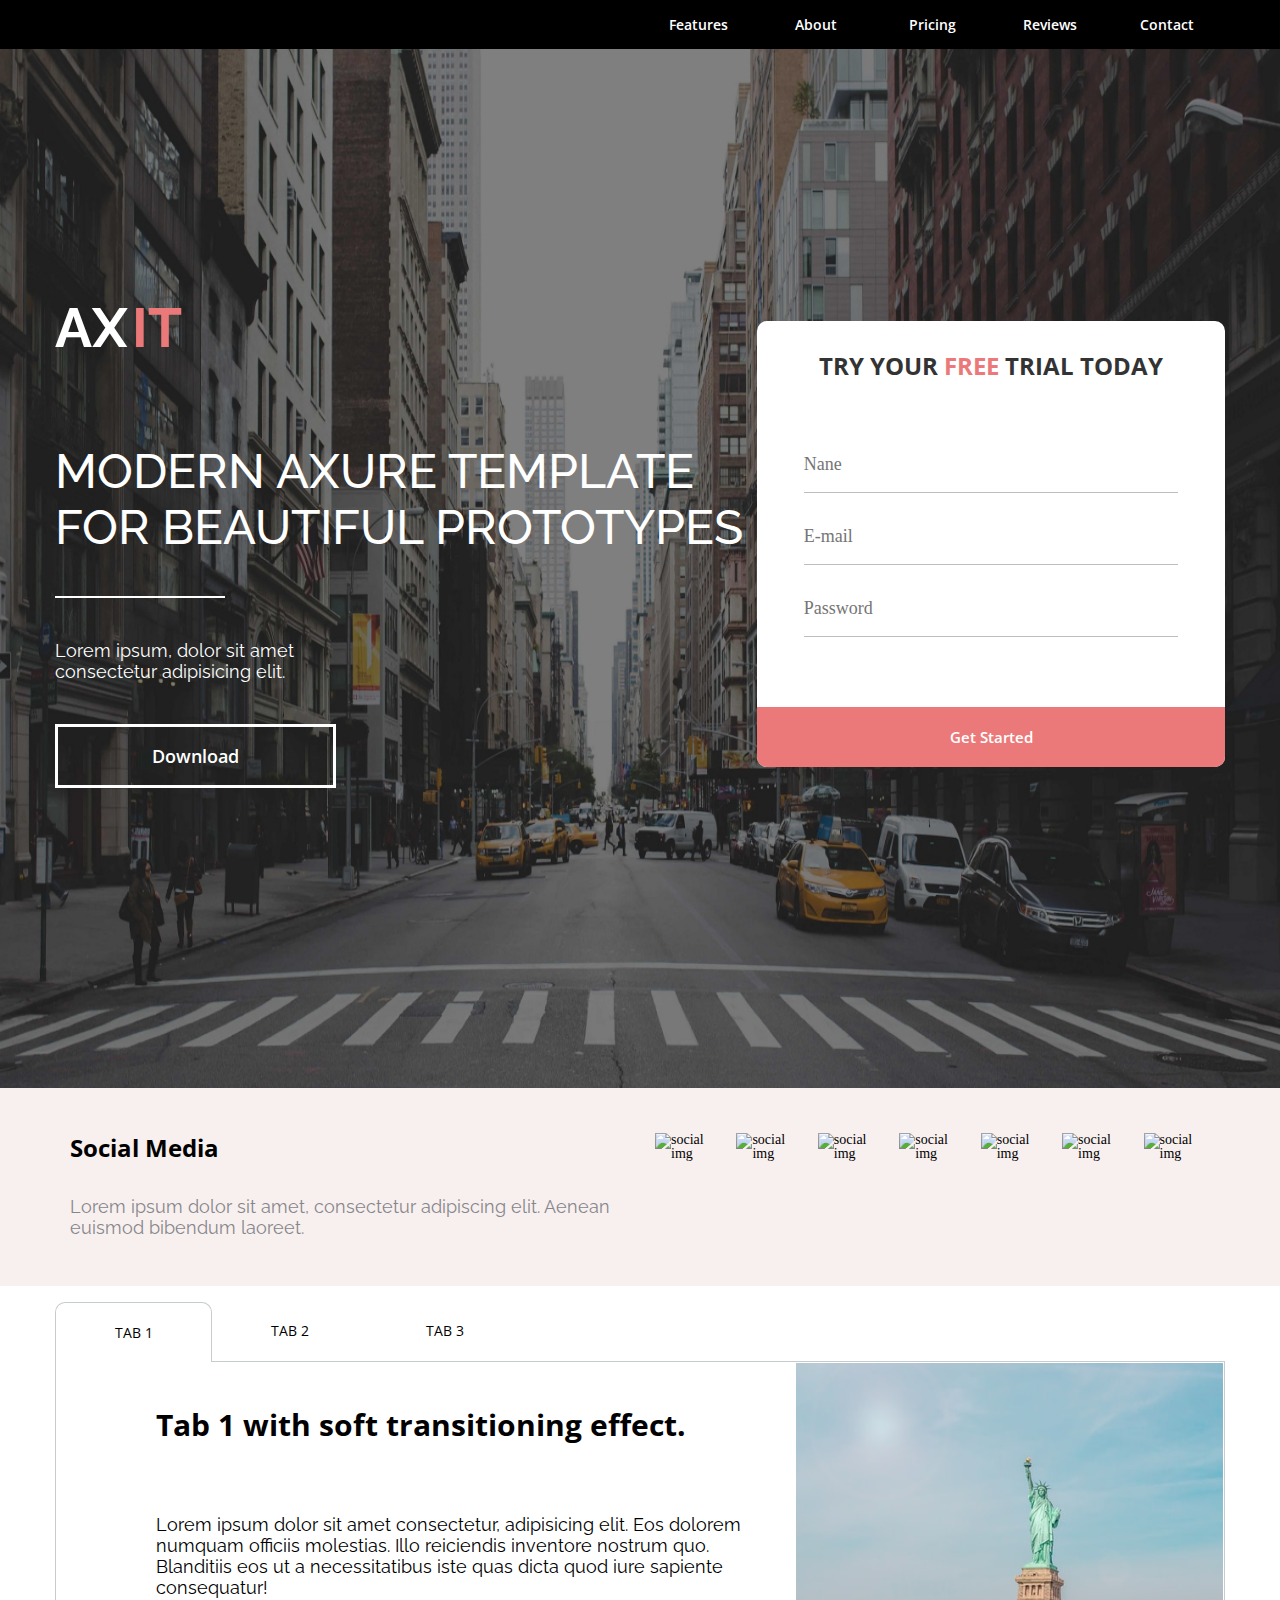
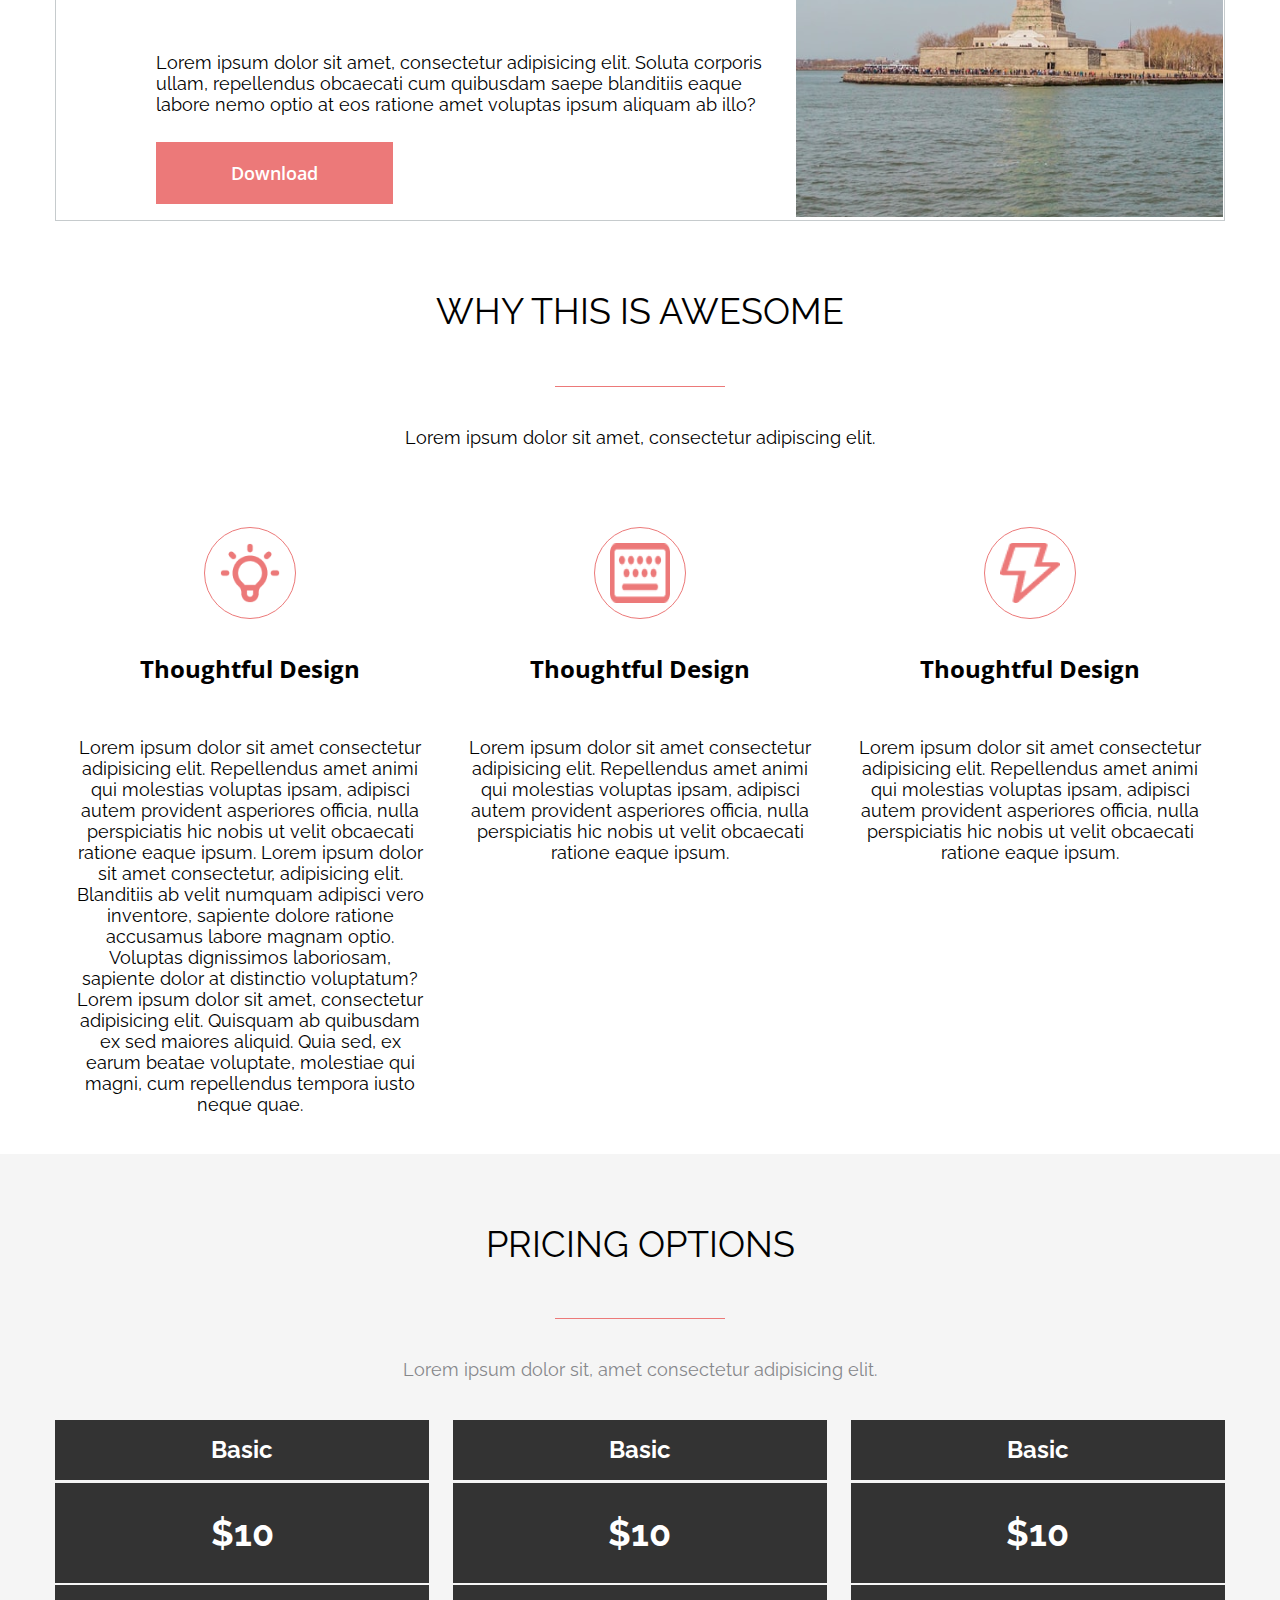
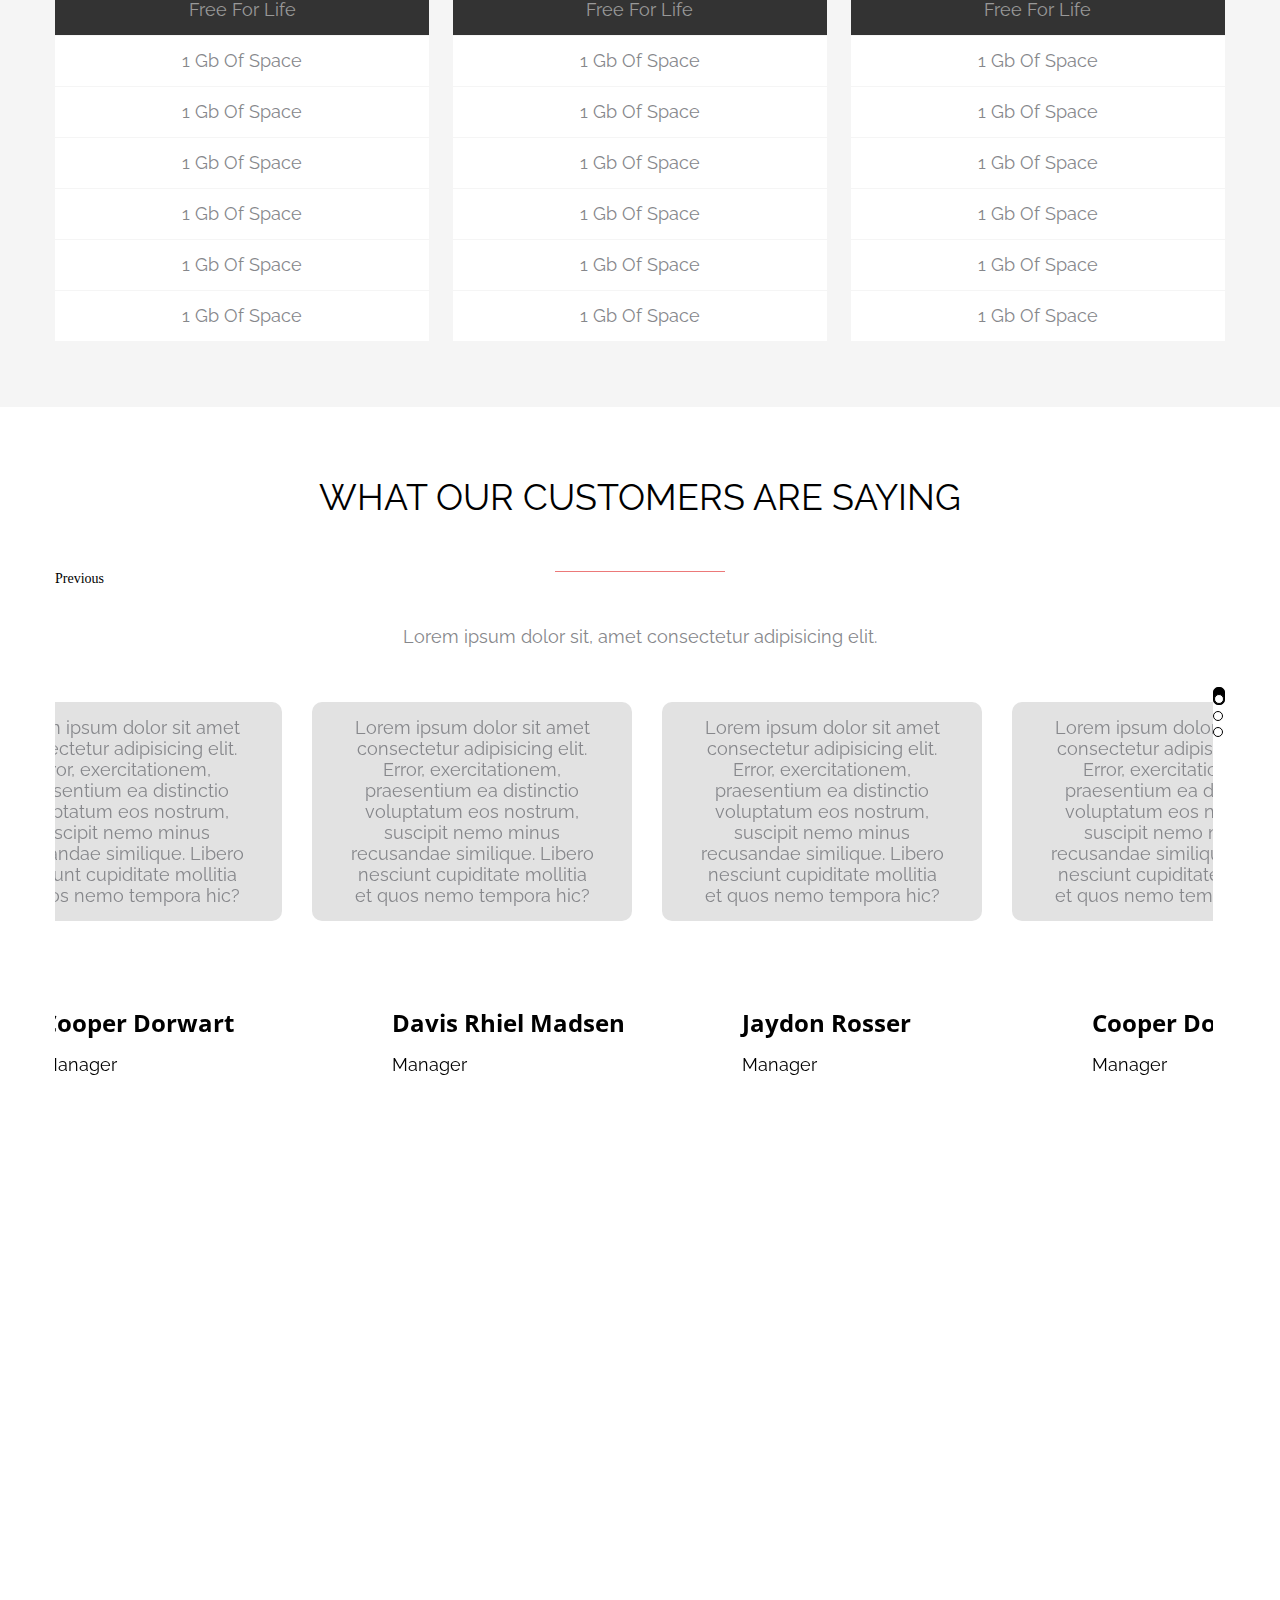
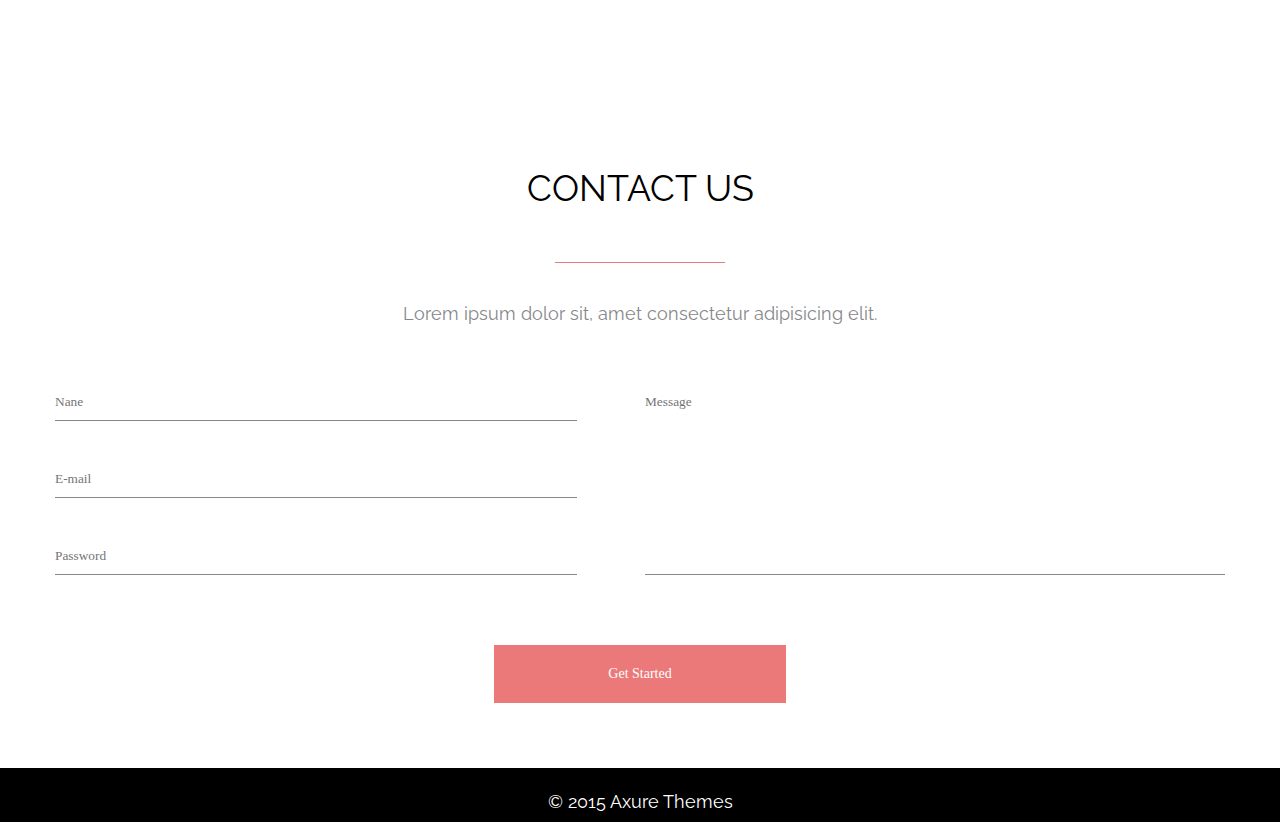
==== commit 6f2435be: "test slick slide 1" ====
--- a/index.html
+++ b/index.html
@@ -247,9 +247,9 @@
             <div class="prices-section__items">
                 <div class="prises-section__item">
                     <ul class="item__property">
-                        <li>Basic</li>
-                        <li>$10</li>
-                        <li>Free for life</li>
+                        <li class="name-program">Basic</li>
+                        <li class="price-program">$10</li>
+                        <li class="description-program">Free for life</li>
                         <li>1 Gb Of Space</li>
                         <li>1 Gb Of Space</li>
                         <li>1 Gb Of Space</li>
@@ -260,9 +260,9 @@
                 </div>
                 <div class="prises-section__item">
                     <ul class="item__property">
-                        <li>Basic</li>
-                        <li>$10</li>
-                        <li>Free for life</li>
+                        <li class="name-program">Basic</li>
+                        <li class="price-program">$10</li>
+                        <li class="description-program">Free for life</li>
                         <li>1 Gb Of Space</li>
                         <li>1 Gb Of Space</li>
                         <li>1 Gb Of Space</li>
@@ -273,9 +273,9 @@
                 </div>
                 <div class="prises-section__item">
                     <ul class="item__property">
-                        <li>Basic</li>
-                        <li>$10</li>
-                        <li>Free for life</li>
+                        <li class="name-program">Basic</li>
+                        <li class="price-program">$10</li>
+                        <li class="description-program">Free for life</li>
                         <li>1 Gb Of Space</li>
                         <li>1 Gb Of Space</li>
                         <li>1 Gb Of Space</li>
@@ -288,12 +288,13 @@
         </div>
     </section>
 
-    <!-- <section class="saying" id="reviews">
+    <section class="saying" id="reviews">
         <div class="container">
             <div class="saying__titles">
                 <h2>
                     what our customers are saying
-                </h2>
+                </h2>Previous
+                
                 <p>
                     Lorem ipsum dolor sit, amet consectetur adipisicing elit.
                 </p>
@@ -364,11 +365,13 @@
                             <p class="job-title">Manager</p>
                         </div>
                     </div>
-                </div>
-            </div>
-
-        </div>
-    </section> -->
+                </div>                
+            </div>
+            <script src="https://code.jquery.com/jquery-3.6.0.min.js"></script>
+            <script src="js/slick.min.js"></script>
+            <script src="js/script.js"></script>
+        </div>        
+    </section>
 
     <section class="design">
         <div class="container">
@@ -451,6 +454,9 @@
 
 
 
+
+    
+
 </body>
 
-</html>+</html>
--- a/css/style.css
+++ b/css/style.css
@@ -637,7 +637,7 @@
   height: 1px;
   left: 50%;
   background: #EC7979;
-  margin: 0 0 0 -85px;
+  transform: translate(-50%, 0);
 }
 .prices .container .prices-section__titles p {
   margin: 40px 0px;
@@ -655,7 +655,16 @@
 .prices .container .prices-section__items .prises-section__item {
   width: 32%;
 }
-.prices .container .prices-section__items .prises-section__item .item__property li:nth-child(1) {
+.prices .container .prices-section__items .prises-section__item :hover {
+  transform: translate(0px, -10px);
+  box-shadow: 0px 4px 10px rgba(51, 51, 51, 0.2);
+  transition: all 0.8s ease 0s;
+}
+.prices .container .prices-section__items .prises-section__item .item__property :hover {
+  transform: translate(0px, 0px);
+  box-shadow: none;
+}
+.prices .container .prices-section__items .prises-section__item .item__property .name-program {
   background: #333333;
   font-family: "Raleway";
   font-weight: 700;
@@ -665,7 +674,7 @@
   line-height: 60px;
   text-transform: capitalize;
 }
-.prices .container .prices-section__items .prises-section__item .item__property li:nth-child(2) {
+.prices .container .prices-section__items .prises-section__item .item__property .price-program {
   background: #333333;
   font-family: "Raleway";
   font-weight: 700;
@@ -677,7 +686,7 @@
   border-left: none;
   border-right: none;
 }
-.prices .container .prices-section__items .prises-section__item .item__property li:nth-child(3) {
+.prices .container .prices-section__items .prises-section__item .item__property .description-program {
   background: #333333;
   font-family: "Raleway";
   font-weight: 700;
@@ -697,16 +706,6 @@
   text-transform: capitalize;
   color: #86878B;
   background: #ffffff;
-}
-.prices .container .prices-section__items .prises-section__item:nth-child(2) {
-  box-shadow: 0px 4px 10px rgba(51, 51, 51, 0.2);
-  margin: 0px 0px 20px 0px;
-}
-.prices .container .prices-section__items .prises-section__item:nth-child(1) {
-  margin: 20px 0px 0px 0px;
-}
-.prices .container .prices-section__items .prises-section__item:nth-child(3) {
-  margin: 20px 0px 0px 0px;
 }
 
 @media (max-width: 992px) {
@@ -720,7 +719,6 @@
     width: 143px;
     left: 50%;
     background: #EC7979;
-    margin: 0 0 0 -71.5px;
   }
   .prices .container .prices-section__titles p {
     margin: 32px 0px;
@@ -741,12 +739,6 @@
   }
   .prices .container .prices-section__items .prises-section__item .item__property li {
     line-height: 44px;
-  }
-  .prices .container .prices-section__items .prises-section__item:nth-child(1) {
-    margin: 12px 0px 0px 0px;
-  }
-  .prices .container .prices-section__items .prises-section__item:nth-child(3) {
-    margin: 12px 0px 0px 0px;
   }
 }
 @media (max-width: 600px) {
@@ -757,9 +749,7 @@
   }
   .prices .container .prices-section__titles h2::after {
     content: "";
-    position: absolute;
     width: 134px;
-    margin: 0 0 0 -67px;
   }
   .prices .container .prices-section__titles p {
     margin: 24px 0px;
@@ -774,6 +764,10 @@
   .prices .container .prices-section__items .prises-section__item {
     min-width: 100%;
   }
+  .prices .container .prices-section__items .prises-section__item :hover {
+    transform: translate(0px, 0px);
+    box-shadow: none;
+  }
   .prices .container .prices-section__items .prises-section__item .item__name {
     font-size: 18px;
     line-height: 47px;
@@ -791,15 +785,6 @@
   .prices .container .prices-section__items .prises-section__item .item__property li {
     font-size: 14px;
     line-height: 39px;
-  }
-  .prices .container .prices-section__items .prises-section__item:nth-child(2) {
-    box-shadow: none;
-  }
-  .prices .container .prices-section__items .prises-section__item:nth-child(1) {
-    margin: 0px 0px 0px 0px;
-  }
-  .prices .container .prices-section__items .prises-section__item:nth-child(3) {
-    margin: 0px 0px 0px 0px;
   }
 }
 .saying {
@@ -845,9 +830,11 @@
 
 .saying__message {
   display: flex;
+  min-width: 0;
 }
 .saying__message .box-info {
   width: 33.333%;
+  max-width: 350px;
   padding: 15px;
 }
 .saying__message .box-info .message__text-box p {
@@ -890,6 +877,152 @@
   font-family: "Raleway";
   font-size: 18px;
   line-height: 21px;
+}
+
+@media (max-width: 600px) {
+  .saying {
+    padding: 0px 0px 50px 0px;
+  }
+  .saying .container {
+    margin: 0px auto;
+    max-width: 1200px;
+    padding: 15px;
+  }
+  .saying .container .saying__titles {
+    display: flex;
+    flex-direction: column;
+  }
+  .saying .container .saying__titles h2 {
+    font-family: "Raleway";
+    font-size: 36px;
+    line-height: 42px;
+    text-align: center;
+    text-transform: uppercase;
+    color: #000000;
+    position: relative;
+    padding: 54px 0px;
+  }
+  .saying .container .saying__titles h2::after {
+    content: "";
+    position: absolute;
+    width: 170px;
+    bottom: 0;
+    height: 1px;
+    left: 50%;
+    background: #EC7979;
+    margin: 0 0 0 -85px;
+  }
+  .saying .container .saying__titles p {
+    margin: 40px 0px;
+    font-family: "Raleway";
+    font-size: 18px;
+    line-height: 21px;
+    text-align: center;
+    color: #86878B;
+  }
+
+  .saying__message {
+    display: flex;
+    min-width: 0;
+  }
+  .saying__message .box-info {
+    width: 33.333%;
+    max-width: 350px;
+    padding: 15px;
+  }
+  .saying__message .box-info .message__text-box p {
+    display: inline-block;
+    padding: 15px 37px;
+    border-radius: 10px;
+    background: #E2E2E2;
+    font-family: "Raleway";
+    font-size: 18px;
+    line-height: 21px;
+    color: #86878B;
+    text-align: center;
+  }
+  .saying__message .box-info .message__text-box .triangle {
+    margin: 0 20px;
+    width: 10px;
+    border: 20px solid transparent;
+    order-top: 20px solid #E2E2E2;
+  }
+  .saying__message .box-info .message__person-info {
+    padding: 45px 0;
+    display: flex;
+  }
+  .saying__message .box-info .message__person-info .person-info__photo {
+    width: 25%;
+    max-width: 100px;
+  }
+  .saying__message .box-info .message__person-info .person-info__photo img {
+    max-width: 70px;
+    width: 100%;
+  }
+  .saying__message .box-info .message__person-info .person-info__person-name .name {
+    font-family: "Open Sans";
+    font-weight: 700;
+    font-size: 24px;
+    line-height: 33px;
+    text-transform: capitalize;
+  }
+  .saying__message .box-info .message__person-info .person-info__person-name .job-title {
+    padding-top: 15px;
+    font-family: "Raleway";
+    font-size: 18px;
+    line-height: 21px;
+  }
+}
+/* Слайдер */
+/* Слайдер запущен */
+/* Слайдер с точками */
+/* Ограничивающая оболочка */
+.slick-list {
+  overflow: hidden;
+}
+
+/* Лента слайдов */
+.slick-track {
+  display: flex;
+}
+
+/* Слайд */
+/* Слайд активный (показывается) */
+/* Слайд основной */
+/* Слайд по центру */
+/* Клонированный слайд */
+/* Стрелка */
+/* Стрелка влево */
+/* Стрелка вправо */
+/* Стрелка не активная */
+/* Точки (булиты) */
+.saying__message.slick-dots {
+  display: flex;
+  align-items: center;
+  justify-content: center;
+  flex-direction: column;
+}
+
+.saying__message.slick-dots li {
+  list-style: none;
+  margin: 0px 10px;
+}
+
+/* Активная точка */
+.slick-dots li.slick-active {
+  background-color: #000;
+  border-radius: 5px;
+  border: 1px solid black;
+}
+
+/* Элемент точки */
+.slick-dots li button {
+  font-size: 0;
+  width: 10px;
+  height: 10px;
+  background-color: #fff;
+  border-radius: 5px;
+  border: 1px solid black;
 }
 
 .design {
